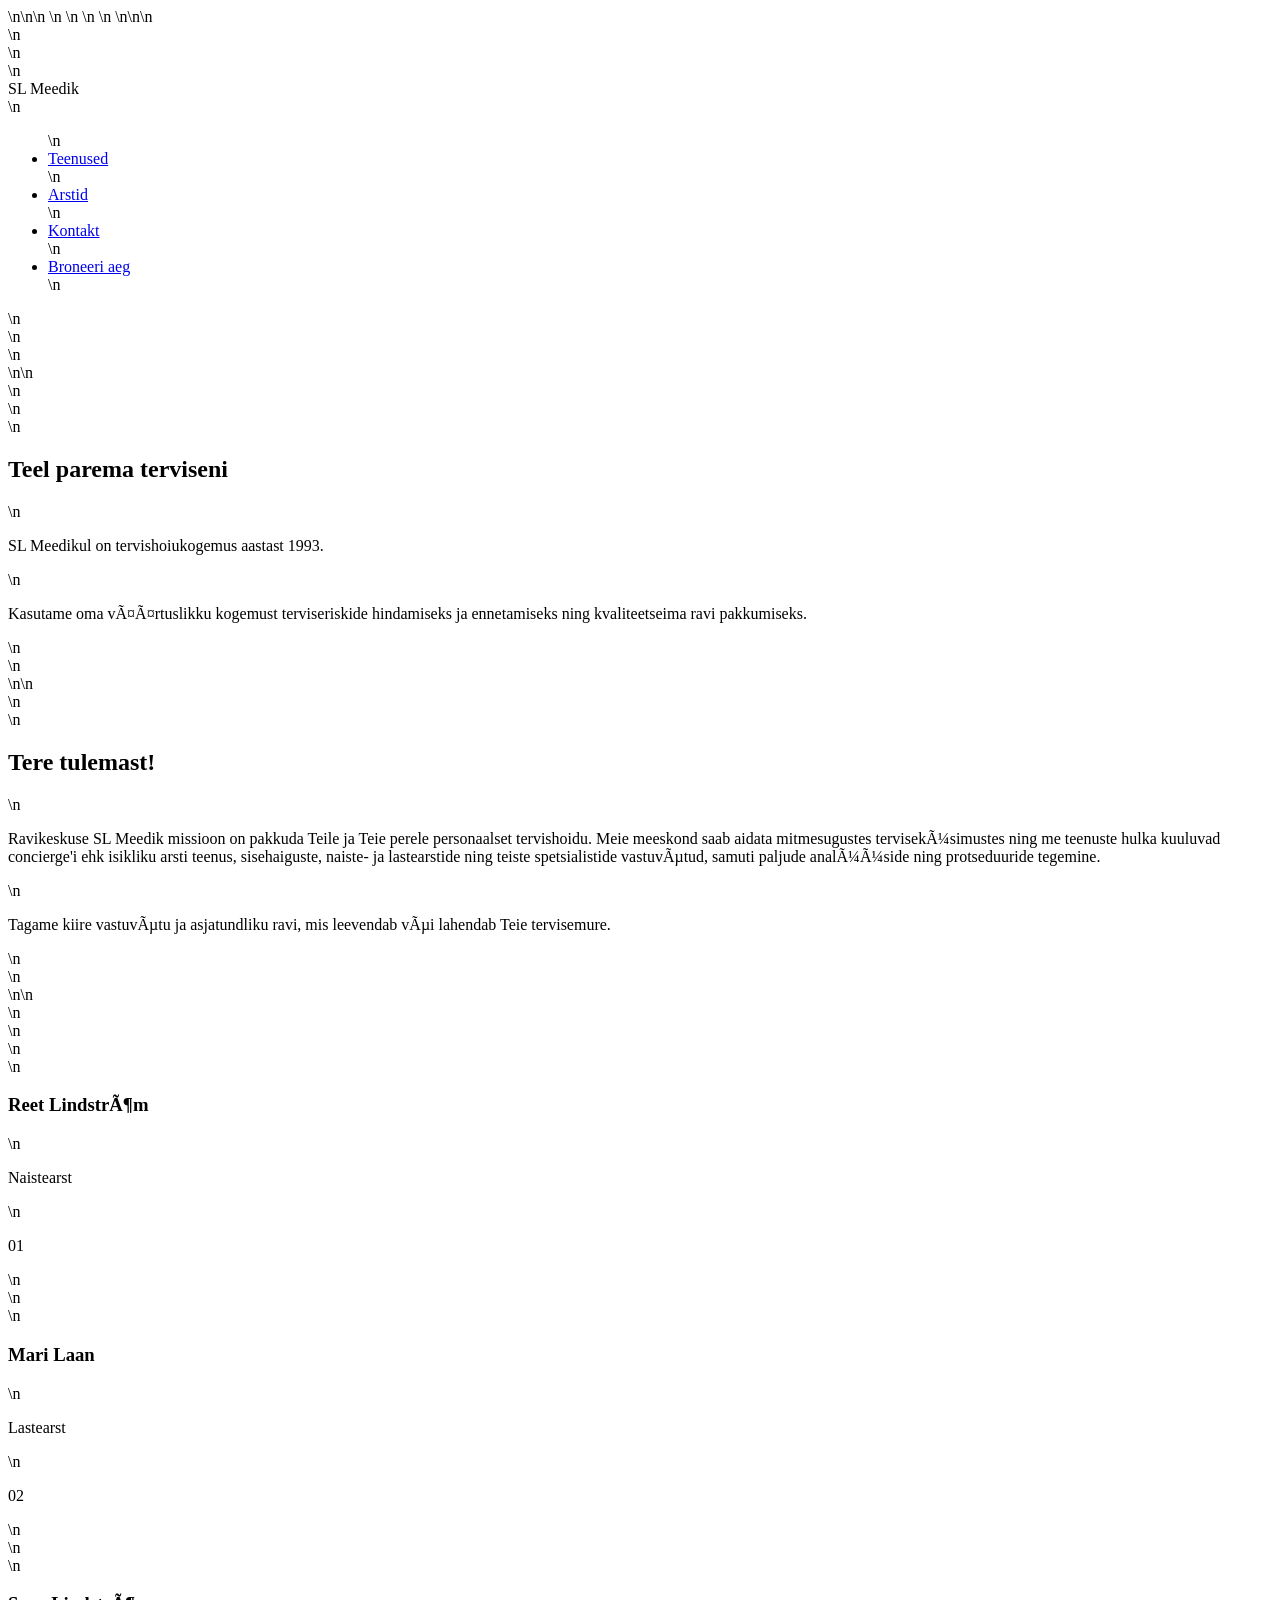
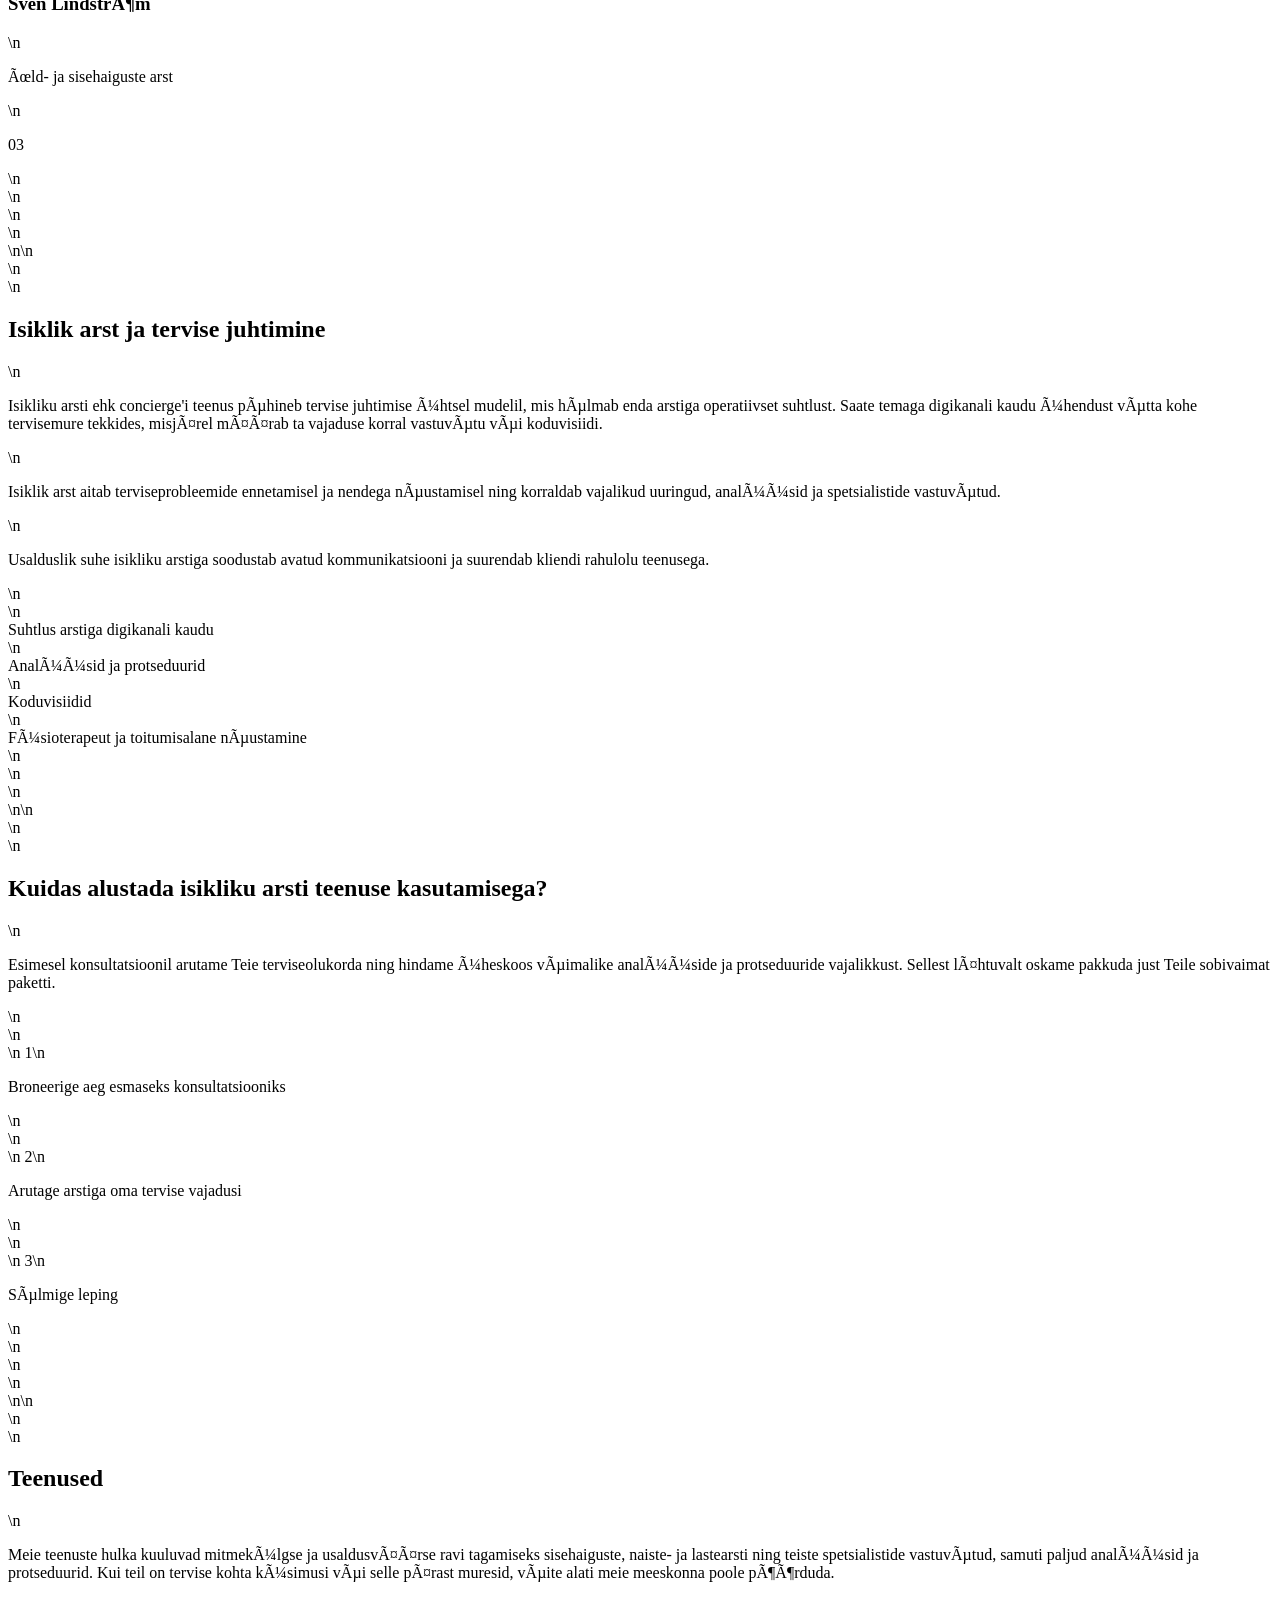
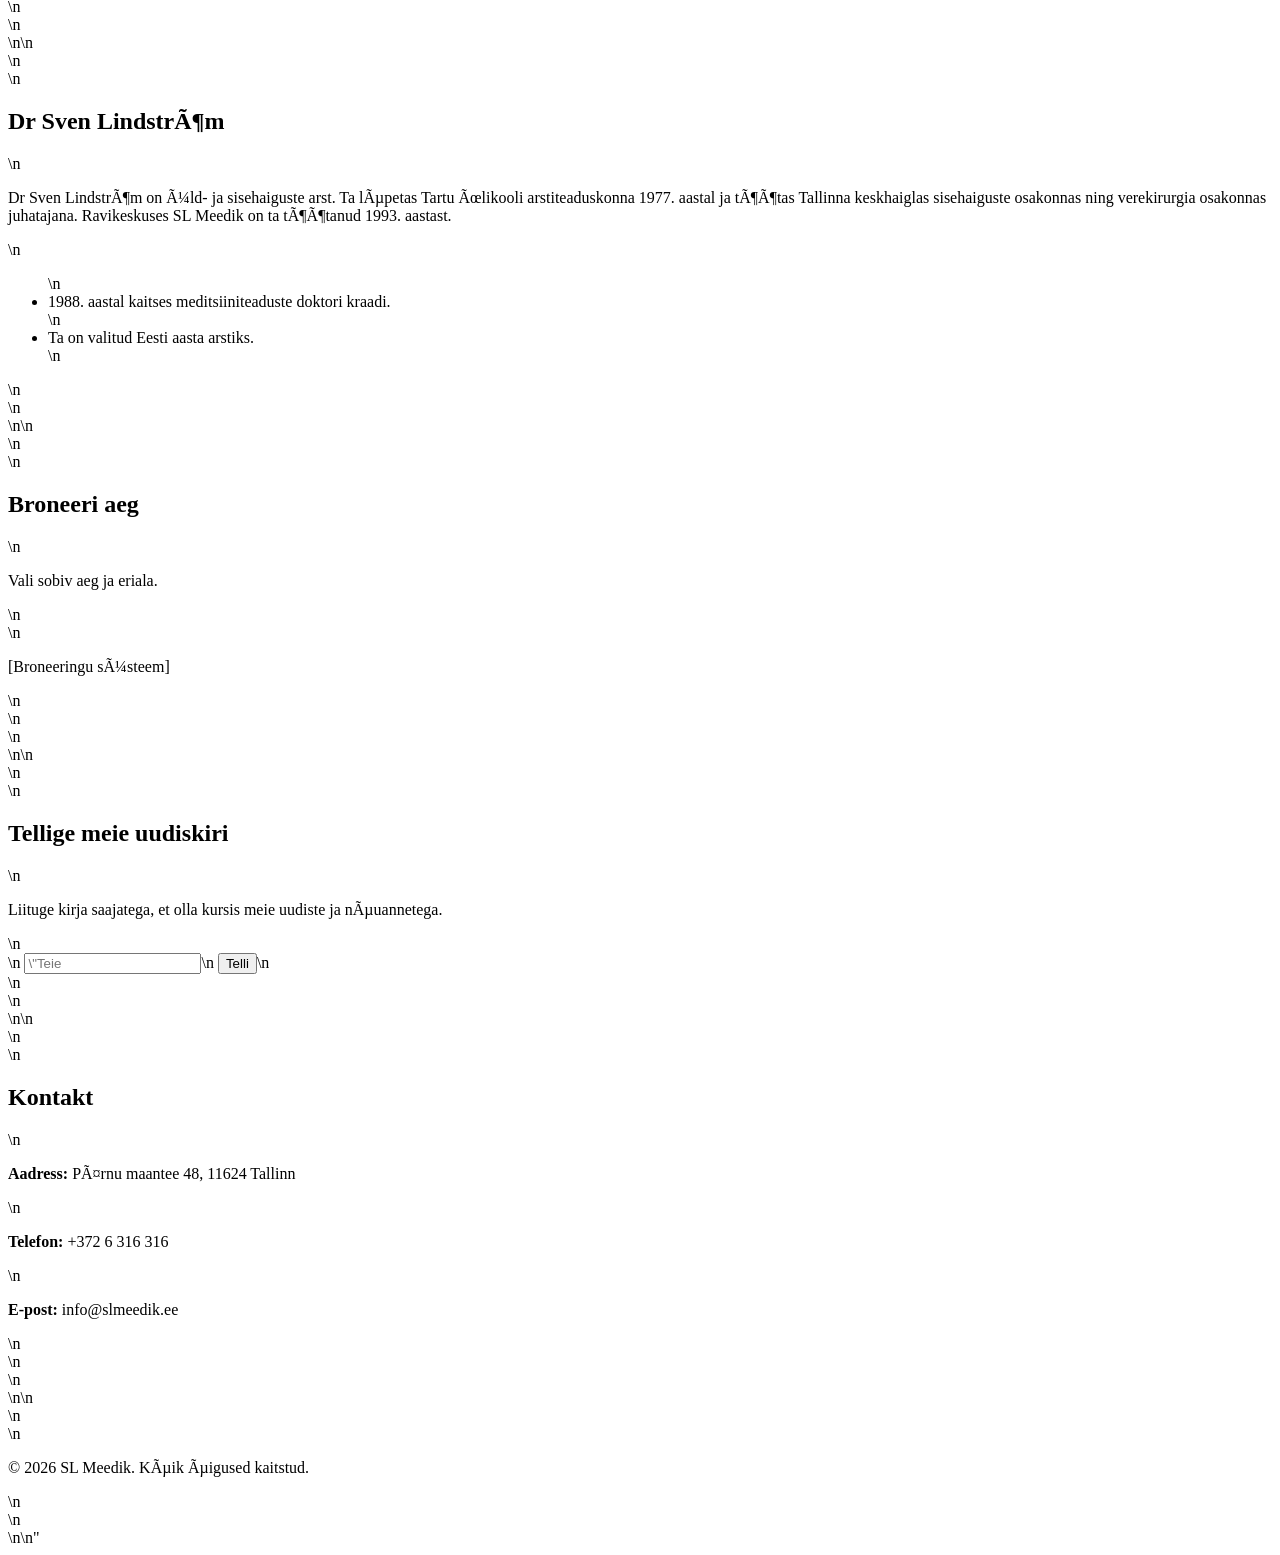
==== mock/index.html @ 1db2cb92 "Initial commit: SL Meedik mock site + new design staging" ====
<!DOCTYPE html>\n<html lang=\"et\">\n<head>\n  <meta charset=\"UTF-8\">\n  <meta name=\"viewport\" content=\"width=device-width, initial-scale=1.0\">\n  <title>Teel parema terviseni | SL Meedik</title>\n  <meta name=\"description\" content=\"SL Meedik - tervishoiukogemus aastast 1993. Personaalne tervishoidu, concierge arsti teenus, spetsialistid.\">\n  <link rel=\"stylesheet\" href=\"style.css\">\n</head>\n<body>\n  <header>\n    <nav class=\"navbar\">\n      <div class=\"container\">\n        <div class=\"logo\">SL Meedik</div>\n        <ul class=\"nav-links\">\n          <li><a href=\"#teenused\">Teenused</a></li>\n          <li><a href=\"#arstid\">Arstid</a></li>\n          <li><a href=\"#kontakt\">Kontakt</a></li>\n          <li><a href=\"#broneering\" class=\"cta-btn\">Broneeri aeg</a></li>\n        </ul>\n      </div>\n    </nav>\n  </header>\n\n  <main>\n    <section class=\"hero\">\n      <div class=\"container\">\n        <h1>Teel parema terviseni</h1>\n        <p class=\"tagline\">SL Meedikul on tervishoiukogemus aastast 1993.</p>\n        <p>Kasutame oma väärtuslikku kogemust terviseriskide hindamiseks ja ennetamiseks ning kvaliteetseima ravi pakkumiseks.</p>\n      </div>\n    </section>\n\n    <section class=\"intro\">\n      <div class=\"container\">\n        <h2>Tere tulemast!</h2>\n        <p>Ravikeskuse SL Meedik missioon on pakkuda Teile ja Teie perele personaalset tervishoidu. Meie meeskond saab aidata mitmesugustes terviseküsimustes ning me teenuste hulka kuuluvad concierge'i ehk isikliku arsti teenus, sisehaiguste, naiste- ja lastearstide ning teiste spetsialistide vastuvõtud, samuti paljude analüüside ning protseduuride tegemine.</p>\n        <p>Tagame kiire vastuvõtu ja asjatundliku ravi, mis leevendab või lahendab Teie tervisemure.</p>\n      </div>\n    </section>\n\n    <section class=\"doctors-intro\" id=\"arstid\">\n      <div class=\"container\">\n        <div class=\"doctor-grid\">\n          <div class=\"doctor-card\">\n            <h3>Reet Lindström</h3>\n            <p class=\"title\">Naistearst</p>\n            <p class=\"number\">01</p>\n          </div>\n          <div class=\"doctor-card\">\n            <h3>Mari Laan</h3>\n            <p class=\"title\">Lastearst</p>\n            <p class=\"number\">02</p>\n          </div>\n          <div class=\"doctor-card\">\n            <h3>Sven Lindström</h3>\n            <p class=\"title\">Üld- ja sisehaiguste arst</p>\n            <p class=\"number\">03</p>\n          </div>\n        </div>\n      </div>\n    </section>\n\n    <section class=\"concierge\" id=\"teenused\">\n      <div class=\"container\">\n        <h2>Isiklik arst ja tervise juhtimine</h2>\n        <p>Isikliku arsti ehk concierge'i teenus põhineb tervise juhtimise ühtsel mudelil, mis hõlmab enda arstiga operatiivset suhtlust. Saate temaga digikanali kaudu ühendust võtta kohe tervisemure tekkides, misjärel määrab ta vajaduse korral vastuvõtu või koduvisiidi.</p>\n        <p>Isiklik arst aitab terviseprobleemide ennetamisel ja nendega nõustamisel ning korraldab vajalikud uuringud, analüüsid ja spetsialistide vastuvõtud.</p>\n        <p>Usalduslik suhe isikliku arstiga soodustab avatud kommunikatsiooni ja suurendab kliendi rahulolu teenusega.</p>\n        <div class=\"features\">\n          <div class=\"feature\">Suhtlus arstiga digikanali kaudu</div>\n          <div class=\"feature\">Analüüsid ja protseduurid</div>\n          <div class=\"feature\">Koduvisiidid</div>\n          <div class=\"feature\">Füsioterapeut ja toitumisalane nõustamine</div>\n        </div>\n      </div>\n    </section>\n\n    <section class=\"getting-started\">\n      <div class=\"container\">\n        <h2>Kuidas alustada isikliku arsti teenuse kasutamisega?</h2>\n        <p>Esimesel konsultatsioonil arutame Teie terviseolukorda ning hindame üheskoos võimalike analüüside ja protseduuride vajalikkust. Sellest lähtuvalt oskame pakkuda just Teile sobivaimat paketti.</p>\n        <div class=\"steps\">\n          <div class=\"step\">\n            <span class=\"step-num\">1</span>\n            <p>Broneerige aeg esmaseks konsultatsiooniks</p>\n          </div>\n          <div class=\"step\">\n            <span class=\"step-num\">2</span>\n            <p>Arutage arstiga oma tervise vajadusi</p>\n          </div>\n          <div class=\"step\">\n            <span class=\"step-num\">3</span>\n            <p>Sõlmige leping</p>\n          </div>\n        </div>\n      </div>\n    </section>\n\n    <section class=\"services\" id=\"teenused\">\n      <div class=\"container\">\n        <h2>Teenused</h2>\n        <p>Meie teenuste hulka kuuluvad mitmekülgse ja usaldusväärse ravi tagamiseks sisehaiguste, naiste- ja lastearsti ning teiste spetsialistide vastuvõtud, samuti paljud analüüsid ja protseduurid. Kui teil on tervise kohta küsimusi või selle pärast muresid, võite alati meie meeskonna poole pöörduda.</p>\n      </div>\n    </section>\n\n    <section class=\"doctor-detail\">\n      <div class=\"container\">\n        <h2>Dr Sven Lindström</h2>\n        <p>Dr Sven Lindström on üld- ja sisehaiguste arst. Ta lõpetas Tartu Ülikooli arstiteaduskonna 1977. aastal ja töötas Tallinna keskhaiglas sisehaiguste osakonnas ning verekirurgia osakonnas juhatajana. Ravikeskuses SL Meedik on ta töötanud 1993. aastast.</p>\n        <ul>\n          <li>1988. aastal kaitses meditsiiniteaduste doktori kraadi.</li>\n          <li>Ta on valitud Eesti aasta arstiks.</li>\n        </ul>\n      </div>\n    </section>\n\n    <section class=\"booking\" id=\"broneering\">\n      <div class=\"container\">\n        <h2>Broneeri aeg</h2>\n        <p>Vali sobiv aeg ja eriala.</p>\n        <div class=\"booking-placeholder\">\n          <p>[Broneeringu süsteem]</p>\n        </div>\n      </div>\n    </section>\n\n    <section class=\"newsletter\">\n      <div class=\"container\">\n        <h2>Tellige meie uudiskiri</h2>\n        <p>Liituge kirja saajatega, et olla kursis meie uudiste ja nõuannetega.</p>\n        <form class=\"newsletter-form\">\n          <input type=\"email\" placeholder=\"Teie e-post\" required>\n          <button type=\"submit\">Telli</button>\n        </form>\n      </div>\n    </section>\n\n    <section class=\"contact\" id=\"kontakt\">\n      <div class=\"container\">\n        <h2>Kontakt</h2>\n        <p><strong>Aadress:</strong> Pärnu maantee 48, 11624 Tallinn</p>\n        <p><strong>Telefon:</strong> +372 6 316 316</p>\n        <p><strong>E-post:</strong> info@slmeedik.ee</p>\n      </div>\n    </section>\n  </main>\n\n  <footer>\n    <div class=\"container\">\n      <p>&copy; 2026 SL Meedik. Kõik õigused kaitstud.</p>\n    </div>\n  </footer>\n</body>\n</html>"
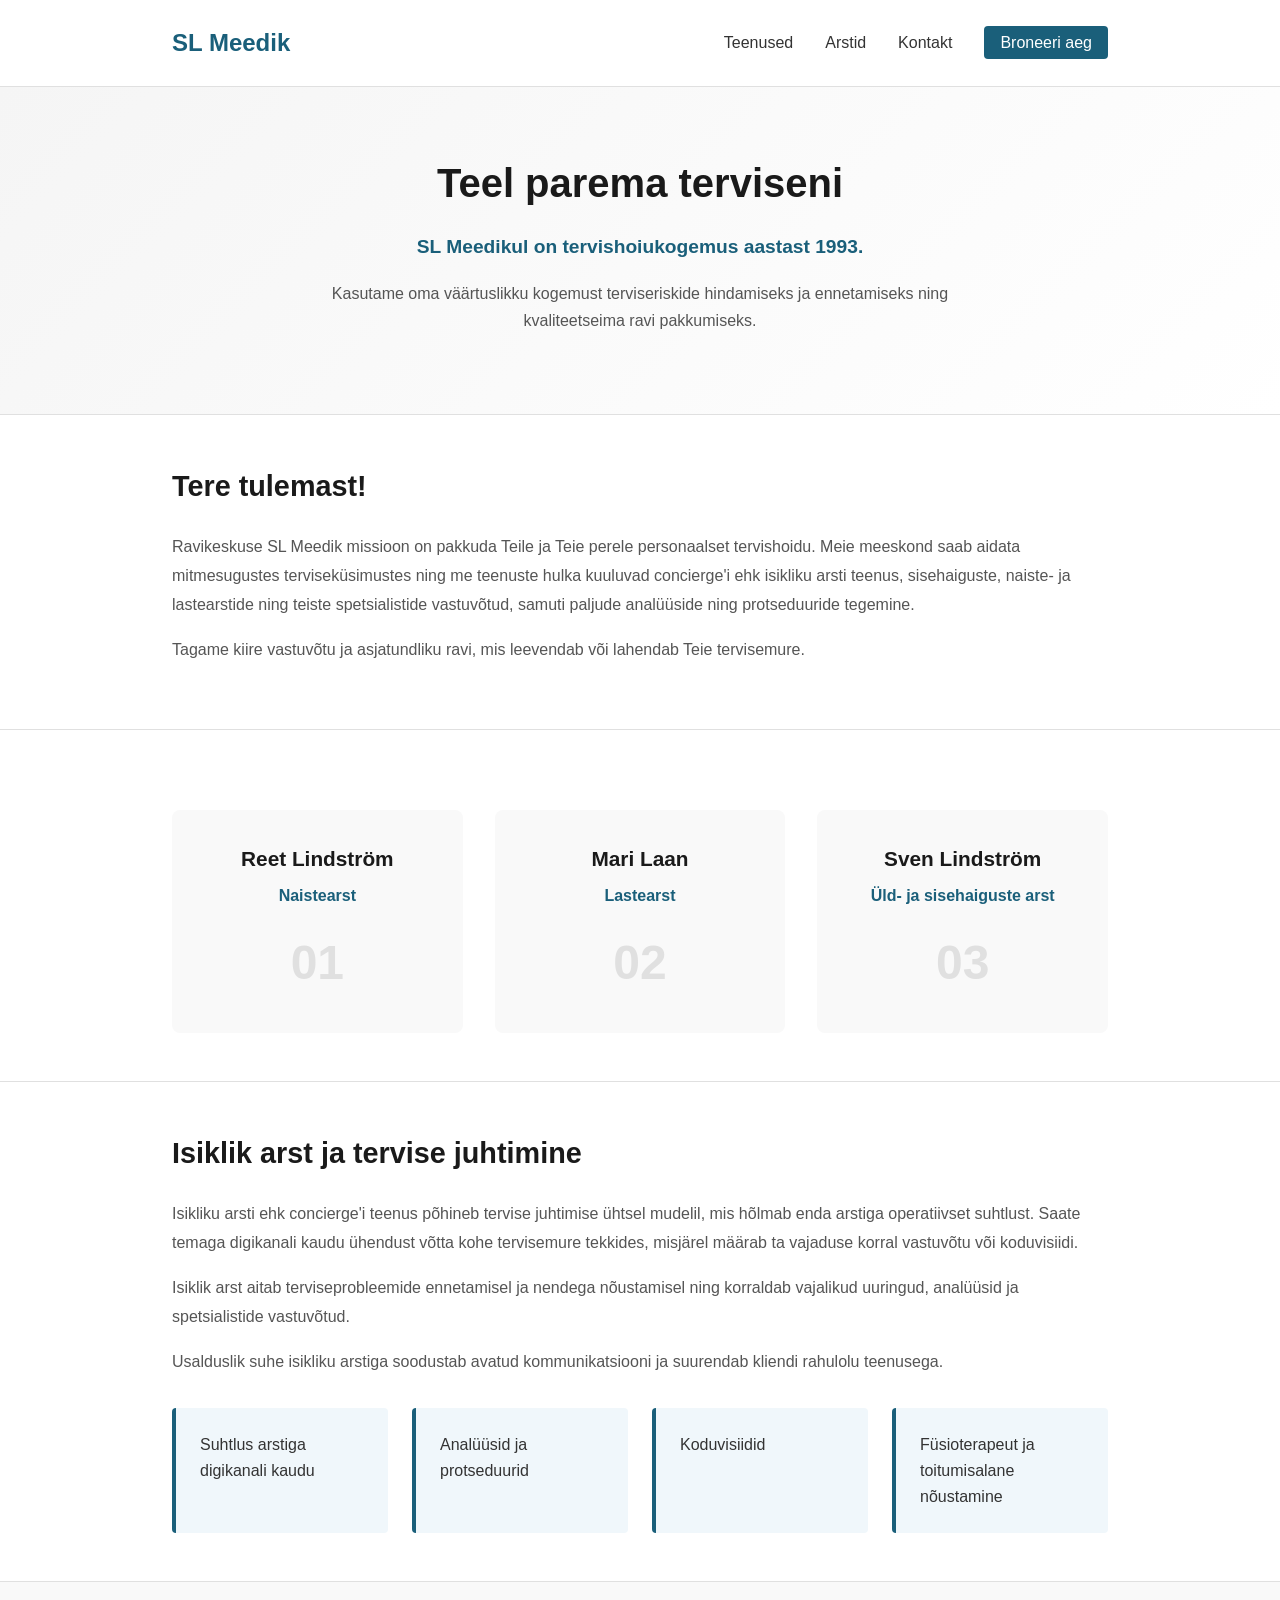
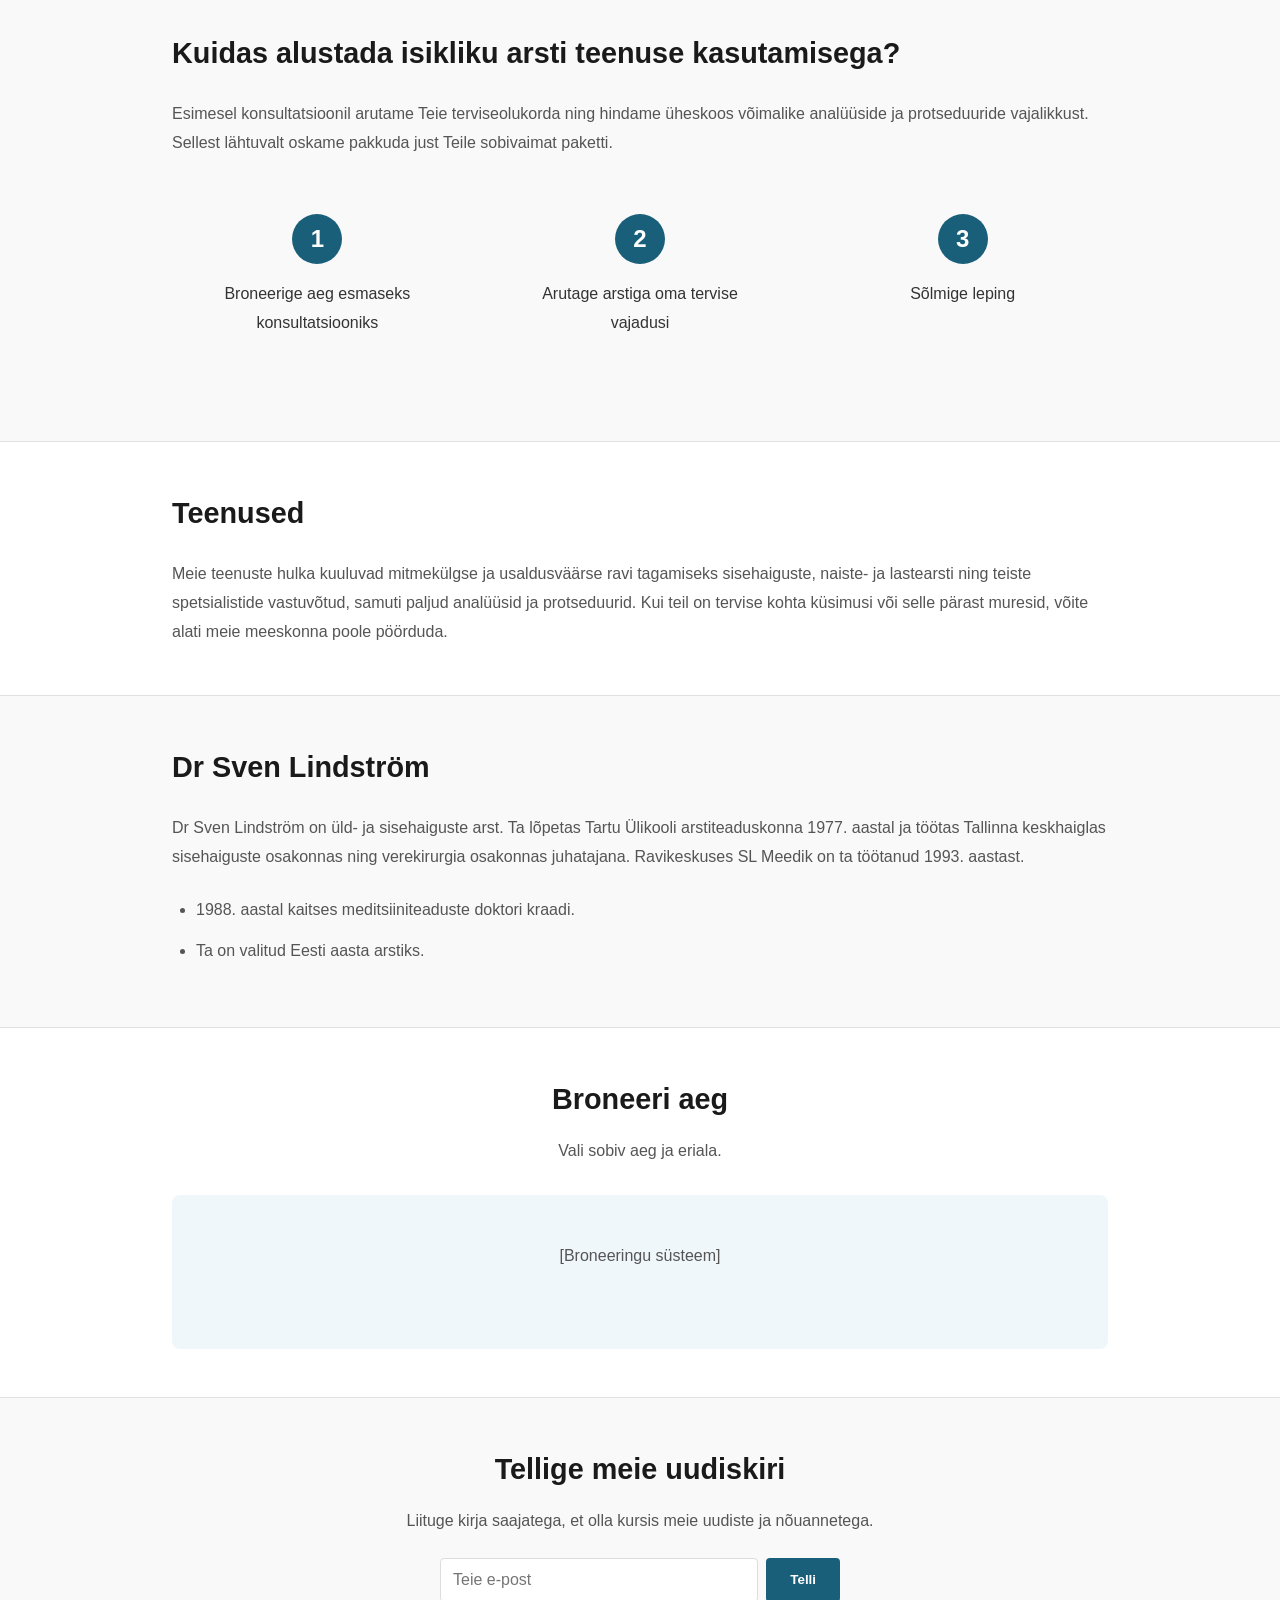
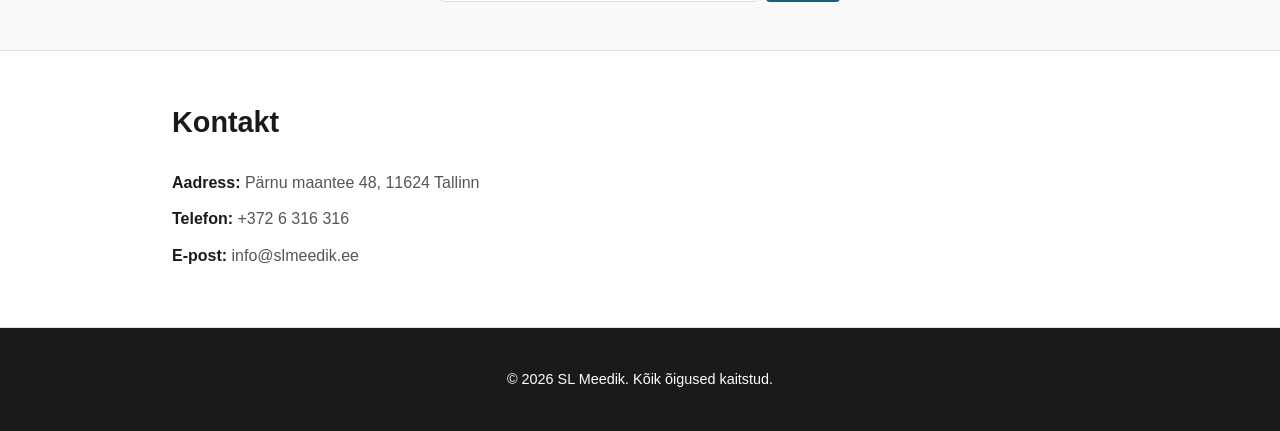
==== commit 0a15cc50: "Fix: remove escaped newline characters from HTML" ====
--- a/mock/index.html
+++ b/mock/index.html
@@ -1 +1,155 @@
-<!DOCTYPE html>\n<html lang=\"et\">\n<head>\n  <meta charset=\"UTF-8\">\n  <meta name=\"viewport\" content=\"width=device-width, initial-scale=1.0\">\n  <title>Teel parema terviseni | SL Meedik</title>\n  <meta name=\"description\" content=\"SL Meedik - tervishoiukogemus aastast 1993. Personaalne tervishoidu, concierge arsti teenus, spetsialistid.\">\n  <link rel=\"stylesheet\" href=\"style.css\">\n</head>\n<body>\n  <header>\n    <nav class=\"navbar\">\n      <div class=\"container\">\n        <div class=\"logo\">SL Meedik</div>\n        <ul class=\"nav-links\">\n          <li><a href=\"#teenused\">Teenused</a></li>\n          <li><a href=\"#arstid\">Arstid</a></li>\n          <li><a href=\"#kontakt\">Kontakt</a></li>\n          <li><a href=\"#broneering\" class=\"cta-btn\">Broneeri aeg</a></li>\n        </ul>\n      </div>\n    </nav>\n  </header>\n\n  <main>\n    <section class=\"hero\">\n      <div class=\"container\">\n        <h1>Teel parema terviseni</h1>\n        <p class=\"tagline\">SL Meedikul on tervishoiukogemus aastast 1993.</p>\n        <p>Kasutame oma väärtuslikku kogemust terviseriskide hindamiseks ja ennetamiseks ning kvaliteetseima ravi pakkumiseks.</p>\n      </div>\n    </section>\n\n    <section class=\"intro\">\n      <div class=\"container\">\n        <h2>Tere tulemast!</h2>\n        <p>Ravikeskuse SL Meedik missioon on pakkuda Teile ja Teie perele personaalset tervishoidu. Meie meeskond saab aidata mitmesugustes terviseküsimustes ning me teenuste hulka kuuluvad concierge'i ehk isikliku arsti teenus, sisehaiguste, naiste- ja lastearstide ning teiste spetsialistide vastuvõtud, samuti paljude analüüside ning protseduuride tegemine.</p>\n        <p>Tagame kiire vastuvõtu ja asjatundliku ravi, mis leevendab või lahendab Teie tervisemure.</p>\n      </div>\n    </section>\n\n    <section class=\"doctors-intro\" id=\"arstid\">\n      <div class=\"container\">\n        <div class=\"doctor-grid\">\n          <div class=\"doctor-card\">\n            <h3>Reet Lindström</h3>\n            <p class=\"title\">Naistearst</p>\n            <p class=\"number\">01</p>\n          </div>\n          <div class=\"doctor-card\">\n            <h3>Mari Laan</h3>\n            <p class=\"title\">Lastearst</p>\n            <p class=\"number\">02</p>\n          </div>\n          <div class=\"doctor-card\">\n            <h3>Sven Lindström</h3>\n            <p class=\"title\">Üld- ja sisehaiguste arst</p>\n            <p class=\"number\">03</p>\n          </div>\n        </div>\n      </div>\n    </section>\n\n    <section class=\"concierge\" id=\"teenused\">\n      <div class=\"container\">\n        <h2>Isiklik arst ja tervise juhtimine</h2>\n        <p>Isikliku arsti ehk concierge'i teenus põhineb tervise juhtimise ühtsel mudelil, mis hõlmab enda arstiga operatiivset suhtlust. Saate temaga digikanali kaudu ühendust võtta kohe tervisemure tekkides, misjärel määrab ta vajaduse korral vastuvõtu või koduvisiidi.</p>\n        <p>Isiklik arst aitab terviseprobleemide ennetamisel ja nendega nõustamisel ning korraldab vajalikud uuringud, analüüsid ja spetsialistide vastuvõtud.</p>\n        <p>Usalduslik suhe isikliku arstiga soodustab avatud kommunikatsiooni ja suurendab kliendi rahulolu teenusega.</p>\n        <div class=\"features\">\n          <div class=\"feature\">Suhtlus arstiga digikanali kaudu</div>\n          <div class=\"feature\">Analüüsid ja protseduurid</div>\n          <div class=\"feature\">Koduvisiidid</div>\n          <div class=\"feature\">Füsioterapeut ja toitumisalane nõustamine</div>\n        </div>\n      </div>\n    </section>\n\n    <section class=\"getting-started\">\n      <div class=\"container\">\n        <h2>Kuidas alustada isikliku arsti teenuse kasutamisega?</h2>\n        <p>Esimesel konsultatsioonil arutame Teie terviseolukorda ning hindame üheskoos võimalike analüüside ja protseduuride vajalikkust. Sellest lähtuvalt oskame pakkuda just Teile sobivaimat paketti.</p>\n        <div class=\"steps\">\n          <div class=\"step\">\n            <span class=\"step-num\">1</span>\n            <p>Broneerige aeg esmaseks konsultatsiooniks</p>\n          </div>\n          <div class=\"step\">\n            <span class=\"step-num\">2</span>\n            <p>Arutage arstiga oma tervise vajadusi</p>\n          </div>\n          <div class=\"step\">\n            <span class=\"step-num\">3</span>\n            <p>Sõlmige leping</p>\n          </div>\n        </div>\n      </div>\n    </section>\n\n    <section class=\"services\" id=\"teenused\">\n      <div class=\"container\">\n        <h2>Teenused</h2>\n        <p>Meie teenuste hulka kuuluvad mitmekülgse ja usaldusväärse ravi tagamiseks sisehaiguste, naiste- ja lastearsti ning teiste spetsialistide vastuvõtud, samuti paljud analüüsid ja protseduurid. Kui teil on tervise kohta küsimusi või selle pärast muresid, võite alati meie meeskonna poole pöörduda.</p>\n      </div>\n    </section>\n\n    <section class=\"doctor-detail\">\n      <div class=\"container\">\n        <h2>Dr Sven Lindström</h2>\n        <p>Dr Sven Lindström on üld- ja sisehaiguste arst. Ta lõpetas Tartu Ülikooli arstiteaduskonna 1977. aastal ja töötas Tallinna keskhaiglas sisehaiguste osakonnas ning verekirurgia osakonnas juhatajana. Ravikeskuses SL Meedik on ta töötanud 1993. aastast.</p>\n        <ul>\n          <li>1988. aastal kaitses meditsiiniteaduste doktori kraadi.</li>\n          <li>Ta on valitud Eesti aasta arstiks.</li>\n        </ul>\n      </div>\n    </section>\n\n    <section class=\"booking\" id=\"broneering\">\n      <div class=\"container\">\n        <h2>Broneeri aeg</h2>\n        <p>Vali sobiv aeg ja eriala.</p>\n        <div class=\"booking-placeholder\">\n          <p>[Broneeringu süsteem]</p>\n        </div>\n      </div>\n    </section>\n\n    <section class=\"newsletter\">\n      <div class=\"container\">\n        <h2>Tellige meie uudiskiri</h2>\n        <p>Liituge kirja saajatega, et olla kursis meie uudiste ja nõuannetega.</p>\n        <form class=\"newsletter-form\">\n          <input type=\"email\" placeholder=\"Teie e-post\" required>\n          <button type=\"submit\">Telli</button>\n        </form>\n      </div>\n    </section>\n\n    <section class=\"contact\" id=\"kontakt\">\n      <div class=\"container\">\n        <h2>Kontakt</h2>\n        <p><strong>Aadress:</strong> Pärnu maantee 48, 11624 Tallinn</p>\n        <p><strong>Telefon:</strong> +372 6 316 316</p>\n        <p><strong>E-post:</strong> info@slmeedik.ee</p>\n      </div>\n    </section>\n  </main>\n\n  <footer>\n    <div class=\"container\">\n      <p>&copy; 2026 SL Meedik. Kõik õigused kaitstud.</p>\n    </div>\n  </footer>\n</body>\n</html>"+<!DOCTYPE html>
+<html lang="et">
+<head>
+  <meta charset="UTF-8">
+  <meta name="viewport" content="width=device-width, initial-scale=1.0">
+  <title>Teel parema terviseni | SL Meedik</title>
+  <meta name="description" content="SL Meedik - tervishoiukogemus aastast 1993. Personaalne tervishoidu, concierge arsti teenus, spetsialistid.">
+  <link rel="stylesheet" href="style.css">
+</head>
+<body>
+  <header>
+    <nav class="navbar">
+      <div class="container">
+        <div class="logo">SL Meedik</div>
+        <ul class="nav-links">
+          <li><a href="#teenused">Teenused</a></li>
+          <li><a href="#arstid">Arstid</a></li>
+          <li><a href="#kontakt">Kontakt</a></li>
+          <li><a href="#broneering" class="cta-btn">Broneeri aeg</a></li>
+        </ul>
+      </div>
+    </nav>
+  </header>
+
+  <main>
+    <section class="hero">
+      <div class="container">
+        <h1>Teel parema terviseni</h1>
+        <p class="tagline">SL Meedikul on tervishoiukogemus aastast 1993.</p>
+        <p>Kasutame oma väärtuslikku kogemust terviseriskide hindamiseks ja ennetamiseks ning kvaliteetseima ravi pakkumiseks.</p>
+      </div>
+    </section>
+
+    <section class="intro">
+      <div class="container">
+        <h2>Tere tulemast!</h2>
+        <p>Ravikeskuse SL Meedik missioon on pakkuda Teile ja Teie perele personaalset tervishoidu. Meie meeskond saab aidata mitmesugustes terviseküsimustes ning me teenuste hulka kuuluvad concierge'i ehk isikliku arsti teenus, sisehaiguste, naiste- ja lastearstide ning teiste spetsialistide vastuvõtud, samuti paljude analüüside ning protseduuride tegemine.</p>
+        <p>Tagame kiire vastuvõtu ja asjatundliku ravi, mis leevendab või lahendab Teie tervisemure.</p>
+      </div>
+    </section>
+
+    <section class="doctors-intro" id="arstid">
+      <div class="container">
+        <div class="doctor-grid">
+          <div class="doctor-card">
+            <h3>Reet Lindström</h3>
+            <p class="title">Naistearst</p>
+            <p class="number">01</p>
+          </div>
+          <div class="doctor-card">
+            <h3>Mari Laan</h3>
+            <p class="title">Lastearst</p>
+            <p class="number">02</p>
+          </div>
+          <div class="doctor-card">
+            <h3>Sven Lindström</h3>
+            <p class="title">Üld- ja sisehaiguste arst</p>
+            <p class="number">03</p>
+          </div>
+        </div>
+      </div>
+    </section>
+
+    <section class="concierge" id="teenused">
+      <div class="container">
+        <h2>Isiklik arst ja tervise juhtimine</h2>
+        <p>Isikliku arsti ehk concierge'i teenus põhineb tervise juhtimise ühtsel mudelil, mis hõlmab enda arstiga operatiivset suhtlust. Saate temaga digikanali kaudu ühendust võtta kohe tervisemure tekkides, misjärel määrab ta vajaduse korral vastuvõtu või koduvisiidi.</p>
+        <p>Isiklik arst aitab terviseprobleemide ennetamisel ja nendega nõustamisel ning korraldab vajalikud uuringud, analüüsid ja spetsialistide vastuvõtud.</p>
+        <p>Usalduslik suhe isikliku arstiga soodustab avatud kommunikatsiooni ja suurendab kliendi rahulolu teenusega.</p>
+        <div class="features">
+          <div class="feature">Suhtlus arstiga digikanali kaudu</div>
+          <div class="feature">Analüüsid ja protseduurid</div>
+          <div class="feature">Koduvisiidid</div>
+          <div class="feature">Füsioterapeut ja toitumisalane nõustamine</div>
+        </div>
+      </div>
+    </section>
+
+    <section class="getting-started">
+      <div class="container">
+        <h2>Kuidas alustada isikliku arsti teenuse kasutamisega?</h2>
+        <p>Esimesel konsultatsioonil arutame Teie terviseolukorda ning hindame üheskoos võimalike analüüside ja protseduuride vajalikkust. Sellest lähtuvalt oskame pakkuda just Teile sobivaimat paketti.</p>
+        <div class="steps">
+          <div class="step">
+            <span class="step-num">1</span>
+            <p>Broneerige aeg esmaseks konsultatsiooniks</p>
+          </div>
+          <div class="step">
+            <span class="step-num">2</span>
+            <p>Arutage arstiga oma tervise vajadusi</p>
+          </div>
+          <div class="step">
+            <span class="step-num">3</span>
+            <p>Sõlmige leping</p>
+          </div>
+        </div>
+      </div>
+    </section>
+
+    <section class="services">
+      <div class="container">
+        <h2>Teenused</h2>
+        <p>Meie teenuste hulka kuuluvad mitmekülgse ja usaldusväärse ravi tagamiseks sisehaiguste, naiste- ja lastearsti ning teiste spetsialistide vastuvõtud, samuti paljud analüüsid ja protseduurid. Kui teil on tervise kohta küsimusi või selle pärast muresid, võite alati meie meeskonna poole pöörduda.</p>
+      </div>
+    </section>
+
+    <section class="doctor-detail">
+      <div class="container">
+        <h2>Dr Sven Lindström</h2>
+        <p>Dr Sven Lindström on üld- ja sisehaiguste arst. Ta lõpetas Tartu Ülikooli arstiteaduskonna 1977. aastal ja töötas Tallinna keskhaiglas sisehaiguste osakonnas ning verekirurgia osakonnas juhatajana. Ravikeskuses SL Meedik on ta töötanud 1993. aastast.</p>
+        <ul>
+          <li>1988. aastal kaitses meditsiiniteaduste doktori kraadi.</li>
+          <li>Ta on valitud Eesti aasta arstiks.</li>
+        </ul>
+      </div>
+    </section>
+
+    <section class="booking" id="broneering">
+      <div class="container">
+        <h2>Broneeri aeg</h2>
+        <p>Vali sobiv aeg ja eriala.</p>
+        <div class="booking-placeholder">
+          <p>[Broneeringu süsteem]</p>
+        </div>
+      </div>
+    </section>
+
+    <section class="newsletter">
+      <div class="container">
+        <h2>Tellige meie uudiskiri</h2>
+        <p>Liituge kirja saajatega, et olla kursis meie uudiste ja nõuannetega.</p>
+        <form class="newsletter-form">
+          <input type="email" placeholder="Teie e-post" required>
+          <button type="submit">Telli</button>
+        </form>
+      </div>
+    </section>
+
+    <section class="contact" id="kontakt">
+      <div class="container">
+        <h2>Kontakt</h2>
+        <p><strong>Aadress:</strong> Pärnu maantee 48, 11624 Tallinn</p>
+        <p><strong>Telefon:</strong> +372 6 316 316</p>
+        <p><strong>E-post:</strong> info@slmeedik.ee</p>
+      </div>
+    </section>
+  </main>
+
+  <footer>
+    <div class="container">
+      <p>&copy; 2026 SL Meedik. Kõik õigused kaitstud.</p>
+    </div>
+  </footer>
+</body>
+</html>
--- a/mock/style.css
+++ b/mock/style.css
@@ -0,0 +1,459 @@
+* {
+  margin: 0;
+  padding: 0;
+  box-sizing: border-box;
+}
+
+html {
+  font-size: 16px;
+  scroll-behavior: smooth;
+}
+
+body {
+  font-family: -apple-system, BlinkMacSystemFont, 'Segoe UI', Roboto, 'Helvetica Neue', Arial, sans-serif;
+  line-height: 1.6;
+  color: #333;
+  background: #f9f9f9;
+}
+
+.container {
+  max-width: 1000px;
+  margin: 0 auto;
+  padding: 0 2rem;
+}
+
+/* Navigation */
+.navbar {
+  background: white;
+  border-bottom: 1px solid #e0e0e0;
+  padding: 1.5rem 0;
+  position: sticky;
+  top: 0;
+  z-index: 100;
+}
+
+.navbar .container {
+  display: flex;
+  justify-content: space-between;
+  align-items: center;
+}
+
+.logo {
+  font-size: 1.5rem;
+  font-weight: 700;
+  color: #1a5f7a;
+  text-decoration: none;
+}
+
+.nav-links {
+  list-style: none;
+  display: flex;
+  gap: 2rem;
+  align-items: center;
+}
+
+.nav-links a {
+  color: #333;
+  text-decoration: none;
+  font-weight: 500;
+  transition: color 0.3s;
+}
+
+.nav-links a:hover {
+  color: #1a5f7a;
+}
+
+.cta-btn {
+  background: #1a5f7a;
+  color: white !important;
+  padding: 0.5rem 1rem;
+  border-radius: 4px;
+  transition: background 0.3s;
+}
+
+.cta-btn:hover {
+  background: #0d3d52 !important;
+}
+
+/* Hero Section */
+.hero {
+  background: linear-gradient(135deg, #f5f5f5 0%, #ffffff 100%);
+  padding: 4rem 0;
+  text-align: center;
+  border-bottom: 1px solid #e0e0e0;
+}
+
+.hero h1 {
+  font-size: 2.5rem;
+  color: #1a1a1a;
+  margin-bottom: 1rem;
+  font-weight: 700;
+}
+
+.hero .tagline {
+  font-size: 1.2rem;
+  color: #1a5f7a;
+  font-weight: 600;
+  margin-bottom: 1rem;
+}
+
+.hero p {
+  font-size: 1rem;
+  color: #555;
+  max-width: 700px;
+  margin: 0 auto 1rem;
+  line-height: 1.7;
+}
+
+/* Intro Section */
+.intro {
+  background: white;
+  padding: 3rem 0;
+  border-bottom: 1px solid #e0e0e0;
+}
+
+.intro h2 {
+  font-size: 1.8rem;
+  color: #1a1a1a;
+  margin-bottom: 1.5rem;
+  font-weight: 700;
+}
+
+.intro p {
+  font-size: 1rem;
+  color: #555;
+  line-height: 1.8;
+  margin-bottom: 1rem;
+}
+
+/* Doctor Grid Intro */
+.doctors-intro {
+  background: white;
+  padding: 3rem 0;
+  border-bottom: 1px solid #e0e0e0;
+}
+
+.doctor-grid {
+  display: grid;
+  grid-template-columns: repeat(auto-fit, minmax(250px, 1fr));
+  gap: 2rem;
+  margin-top: 2rem;
+}
+
+.doctor-card {
+  background: #f9f9f9;
+  padding: 2rem;
+  border-radius: 8px;
+  text-align: center;
+  transition: transform 0.3s, box-shadow 0.3s;
+}
+
+.doctor-card:hover {
+  transform: translateY(-5px);
+  box-shadow: 0 4px 12px rgba(0,0,0,0.1);
+}
+
+.doctor-card h3 {
+  font-size: 1.3rem;
+  color: #1a1a1a;
+  margin-bottom: 0.5rem;
+  font-weight: 700;
+}
+
+.doctor-card .title {
+  color: #1a5f7a;
+  font-weight: 600;
+  margin-bottom: 1rem;
+}
+
+.doctor-card .number {
+  font-size: 3rem;
+  color: #e0e0e0;
+  font-weight: 700;
+}
+
+/* Concierge Section */
+.concierge {
+  background: white;
+  padding: 3rem 0;
+  border-bottom: 1px solid #e0e0e0;
+}
+
+.concierge h2 {
+  font-size: 1.8rem;
+  color: #1a1a1a;
+  margin-bottom: 1.5rem;
+  font-weight: 700;
+}
+
+.concierge p {
+  font-size: 1rem;
+  color: #555;
+  line-height: 1.8;
+  margin-bottom: 1rem;
+}
+
+.features {
+  display: grid;
+  grid-template-columns: repeat(auto-fit, minmax(200px, 1fr));
+  gap: 1.5rem;
+  margin-top: 2rem;
+}
+
+.feature {
+  background: #f0f7fb;
+  padding: 1.5rem;
+  border-left: 4px solid #1a5f7a;
+  border-radius: 4px;
+  font-weight: 500;
+  color: #333;
+}
+
+/* Getting Started */
+.getting-started {
+  background: #f9f9f9;
+  padding: 3rem 0;
+  border-bottom: 1px solid #e0e0e0;
+}
+
+.getting-started h2 {
+  font-size: 1.8rem;
+  color: #1a1a1a;
+  margin-bottom: 1.5rem;
+  font-weight: 700;
+}
+
+.getting-started p {
+  font-size: 1rem;
+  color: #555;
+  line-height: 1.8;
+  margin-bottom: 2rem;
+}
+
+.steps {
+  display: grid;
+  grid-template-columns: repeat(auto-fit, minmax(200px, 1fr));
+  gap: 2rem;
+  margin-top: 2rem;
+}
+
+.step {
+  text-align: center;
+  padding: 1.5rem;
+}
+
+.step-num {
+  display: inline-block;
+  width: 50px;
+  height: 50px;
+  background: #1a5f7a;
+  color: white;
+  border-radius: 50%;
+  line-height: 50px;
+  text-align: center;
+  font-weight: 700;
+  font-size: 1.5rem;
+  margin-bottom: 1rem;
+}
+
+.step p {
+  font-weight: 500;
+  color: #333;
+}
+
+/* Services Section */
+.services {
+  background: white;
+  padding: 3rem 0;
+  border-bottom: 1px solid #e0e0e0;
+}
+
+.services h2 {
+  font-size: 1.8rem;
+  color: #1a1a1a;
+  margin-bottom: 1.5rem;
+  font-weight: 700;
+}
+
+.services p {
+  font-size: 1rem;
+  color: #555;
+  line-height: 1.8;
+}
+
+/* Doctor Detail */
+.doctor-detail {
+  background: #f9f9f9;
+  padding: 3rem 0;
+  border-bottom: 1px solid #e0e0e0;
+}
+
+.doctor-detail h2 {
+  font-size: 1.8rem;
+  color: #1a1a1a;
+  margin-bottom: 1.5rem;
+  font-weight: 700;
+}
+
+.doctor-detail p {
+  font-size: 1rem;
+  color: #555;
+  line-height: 1.8;
+  margin-bottom: 1rem;
+}
+
+.doctor-detail ul {
+  margin: 1.5rem 0 0 1.5rem;
+}
+
+.doctor-detail li {
+  margin-bottom: 0.8rem;
+  color: #555;
+  line-height: 1.8;
+}
+
+/* Booking Section */
+.booking {
+  background: white;
+  padding: 3rem 0;
+  border-bottom: 1px solid #e0e0e0;
+  text-align: center;
+}
+
+.booking h2 {
+  font-size: 1.8rem;
+  color: #1a1a1a;
+  margin-bottom: 1rem;
+  font-weight: 700;
+}
+
+.booking p {
+  font-size: 1rem;
+  color: #555;
+  margin-bottom: 2rem;
+}
+
+.booking-placeholder {
+  background: #f0f7fb;
+  padding: 3rem;
+  border-radius: 8px;
+  color: #1a5f7a;
+  font-weight: 500;
+}
+
+/* Newsletter */
+.newsletter {
+  background: #f9f9f9;
+  padding: 3rem 0;
+  border-bottom: 1px solid #e0e0e0;
+  text-align: center;
+}
+
+.newsletter h2 {
+  font-size: 1.8rem;
+  color: #1a1a1a;
+  margin-bottom: 1rem;
+  font-weight: 700;
+}
+
+.newsletter p {
+  color: #555;
+  margin-bottom: 1.5rem;
+}
+
+.newsletter-form {
+  display: flex;
+  gap: 0.5rem;
+  max-width: 400px;
+  margin: 0 auto;
+  justify-content: center;
+  flex-wrap: wrap;
+}
+
+.newsletter-form input {
+  flex: 1;
+  min-width: 200px;
+  padding: 0.75rem;
+  border: 1px solid #ddd;
+  border-radius: 4px;
+  font-size: 1rem;
+}
+
+.newsletter-form button {
+  padding: 0.75rem 1.5rem;
+  background: #1a5f7a;
+  color: white;
+  border: none;
+  border-radius: 4px;
+  font-weight: 600;
+  cursor: pointer;
+  transition: background 0.3s;
+}
+
+.newsletter-form button:hover {
+  background: #0d3d52;
+}
+
+/* Contact Section */
+.contact {
+  background: white;
+  padding: 3rem 0;
+  border-bottom: 1px solid #e0e0e0;
+}
+
+.contact h2 {
+  font-size: 1.8rem;
+  color: #1a1a1a;
+  margin-bottom: 1.5rem;
+  font-weight: 700;
+}
+
+.contact p {
+  font-size: 1rem;
+  color: #555;
+  line-height: 1.8;
+  margin-bottom: 0.5rem;
+}
+
+.contact strong {
+  color: #1a1a1a;
+}
+
+/* Footer */
+footer {
+  background: #1a1a1a;
+  color: white;
+  text-align: center;
+  padding: 2rem 0;
+}
+
+footer p {
+  margin: 0.5rem 0;
+  font-size: 0.9rem;
+}
+
+/* Responsive */
+@media (max-width: 768px) {
+  .hero h1 {
+    font-size: 1.8rem;
+  }
+
+  .nav-links {
+    gap: 1rem;
+    font-size: 0.9rem;
+  }
+
+  .doctor-grid,
+  .features,
+  .steps {
+    grid-template-columns: 1fr;
+  }
+
+  .newsletter-form {
+    flex-direction: column;
+  }
+
+  .newsletter-form input {
+    min-width: auto;
+  }
+}
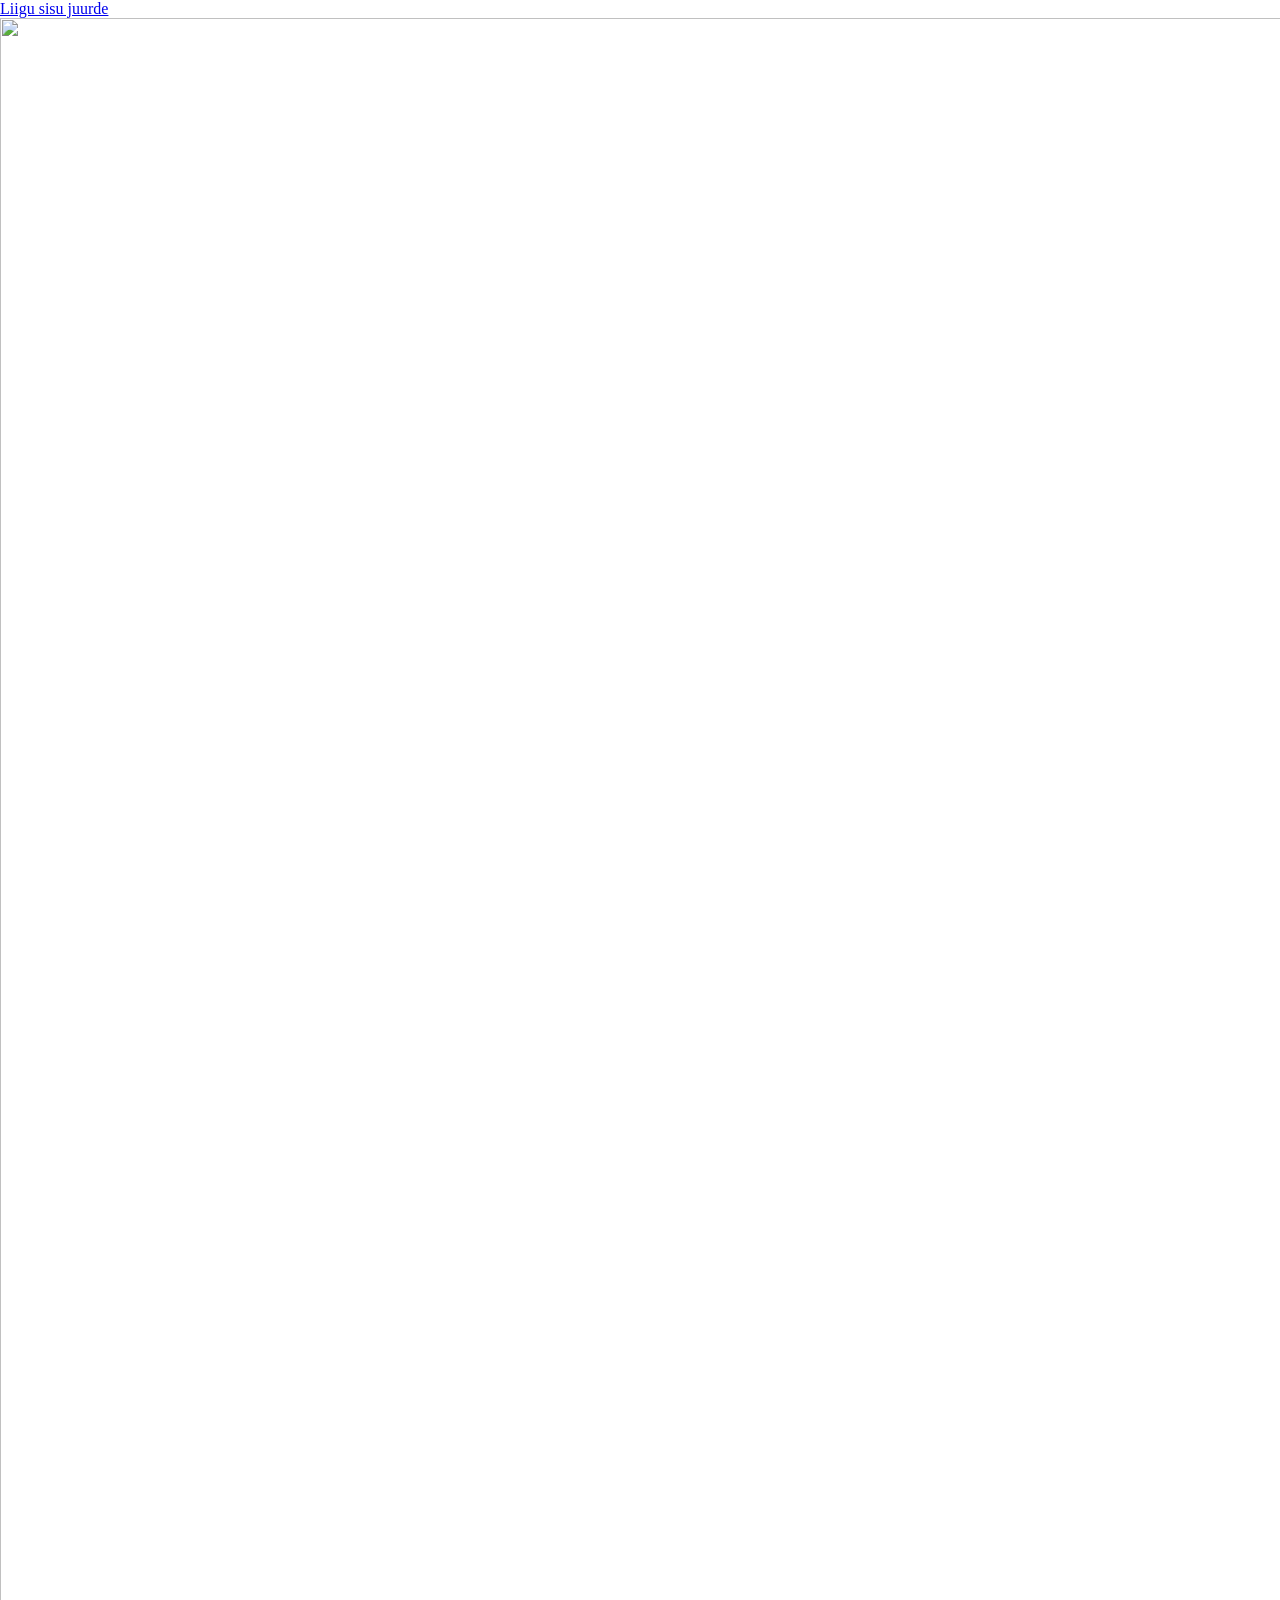
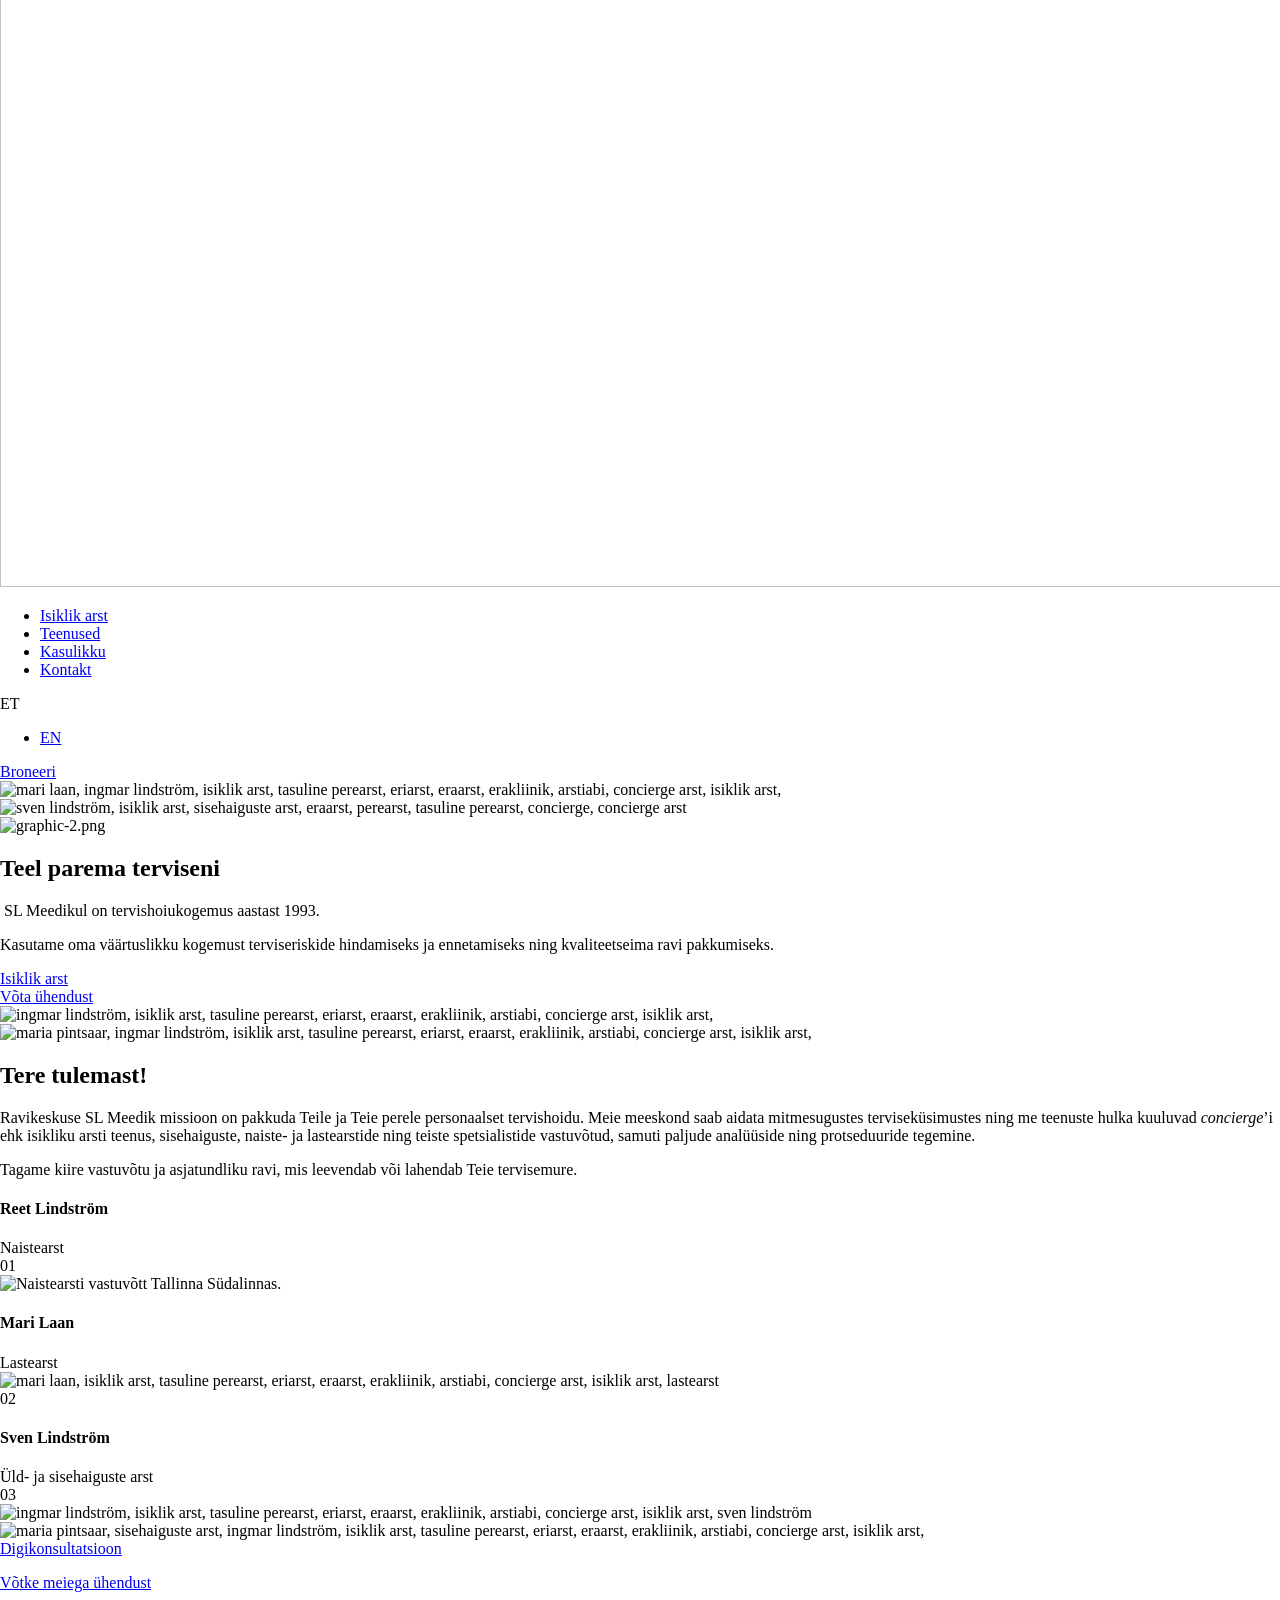
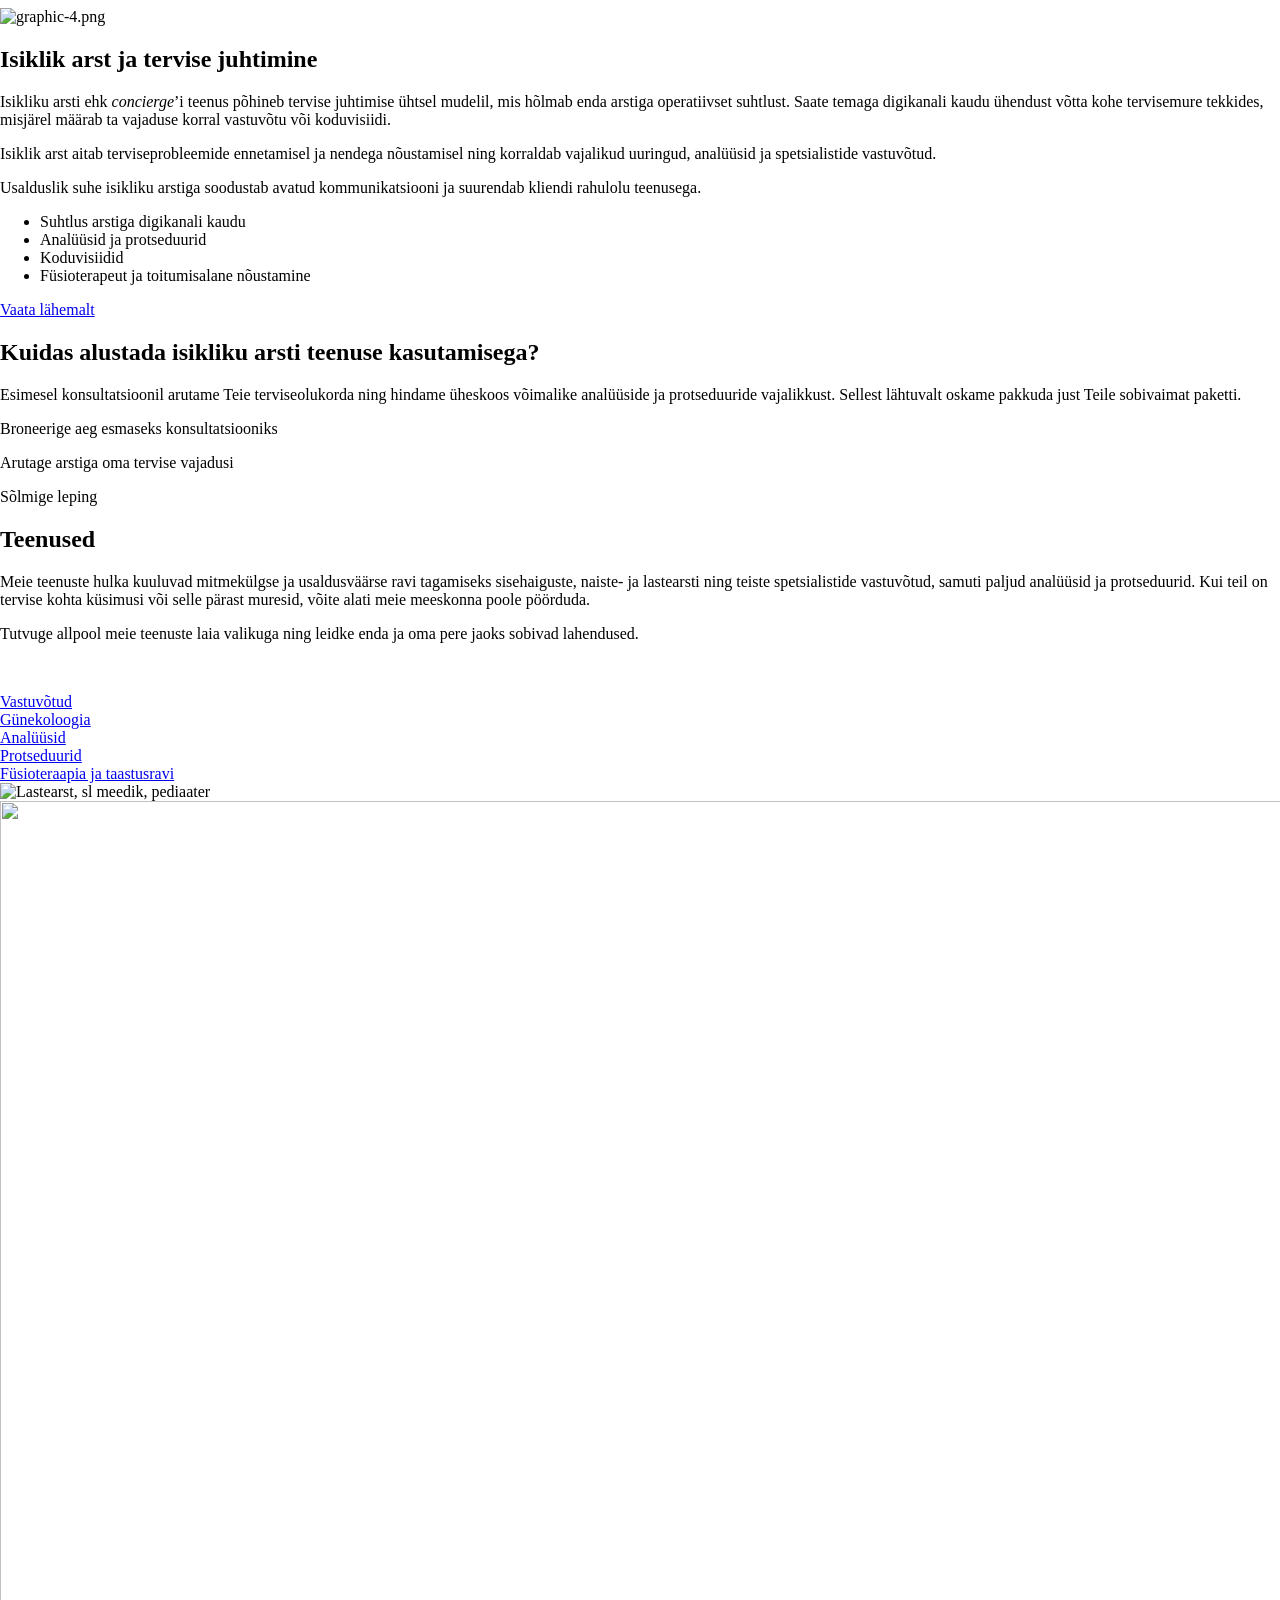
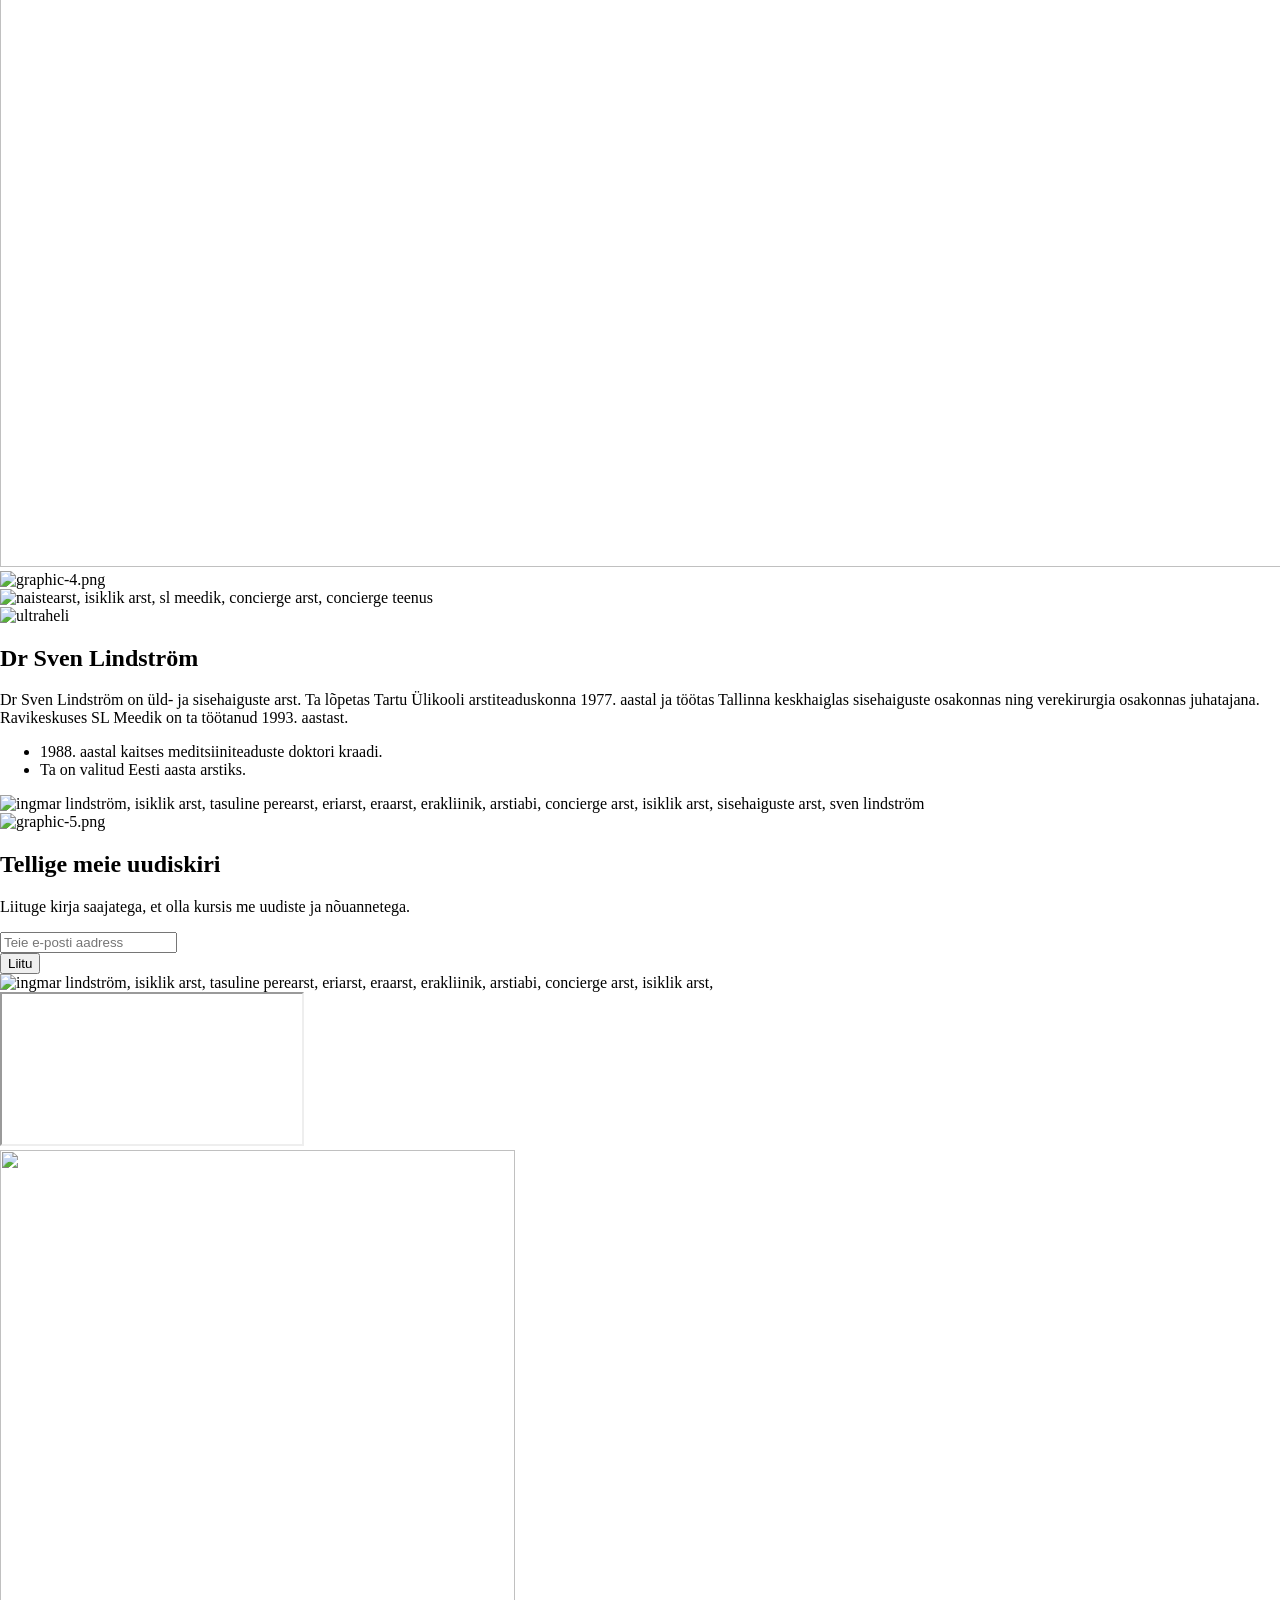
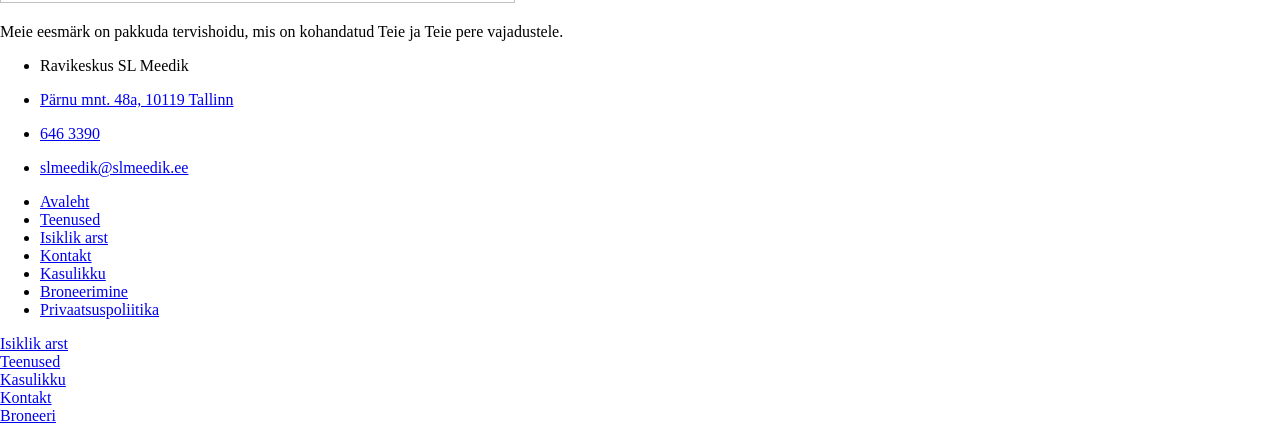
==== commit 63e3ec48: "Deploy: exact copy of current slmeedik.ee live site" ====
--- a/mock/index.html
+++ b/mock/index.html
@@ -1,155 +1,1359 @@
-<!DOCTYPE html>
+<!doctype html>
 <html lang="et">
 <head>
-  <meta charset="UTF-8">
-  <meta name="viewport" content="width=device-width, initial-scale=1.0">
-  <title>Teel parema terviseni | SL Meedik</title>
-  <meta name="description" content="SL Meedik - tervishoiukogemus aastast 1993. Personaalne tervishoidu, concierge arsti teenus, spetsialistid.">
-  <link rel="stylesheet" href="style.css">
+	<meta charset="UTF-8">
+	<meta name="viewport" content="width=device-width, initial-scale=1">
+	<link rel="profile" href="https://gmpg.org/xfn/11">
+	<meta name='robots' content='index, follow, max-image-preview:large, max-snippet:-1, max-video-preview:-1' />
+<script id="cookieyes" type="text/javascript" src="https://cdn-cookieyes.com/client_data/55a1022f1e54c0dfec561aaa/script.js"></script>
+	<!-- This site is optimized with the Yoast SEO plugin v26.2 - https://yoast.com/wordpress/plugins/seo/ -->
+	<title>Teel parema terviseni | SL Meedik</title>
+	<meta name="description" content="SL Meedik pakub concierge-tüüpi isikliku arsti teenust ning vastuvõtte sisehaiguste, naistearsti, lastearsti ning teiste eriarstide juures" />
+	<link rel="canonical" href="https://www.slmeedik.ee/" />
+	<meta property="og:locale" content="et_EE" />
+	<meta property="og:type" content="website" />
+	<meta property="og:title" content="Teel parema terviseni | SL Meedik" />
+	<meta property="og:description" content="SL Meedik pakub concierge-tüüpi isikliku arsti teenust ning vastuvõtte sisehaiguste, naistearsti, lastearsti ning teiste eriarstide juures." />
+	<meta property="og:url" content="https://www.slmeedik.ee/" />
+	<meta property="og:site_name" content="SLMeedik" />
+	<meta property="article:modified_time" content="2025-03-25T12:49:55+00:00" />
+	<meta property="og:image" content="https://www.slmeedik.ee/wp-content/uploads/2023/11/2-1.png" />
+	<meta property="og:image:width" content="1024" />
+	<meta property="og:image:height" content="1024" />
+	<meta property="og:image:type" content="image/png" />
+	<meta name="twitter:card" content="summary_large_image" />
+	<script type="application/ld+json" class="yoast-schema-graph">{"@context":"https://schema.org","@graph":[{"@type":"WebPage","@id":"https://www.slmeedik.ee/","url":"https://www.slmeedik.ee/","name":"Teel parema terviseni | SL Meedik","isPartOf":{"@id":"https://www.slmeedik.ee/#website"},"about":{"@id":"https://www.slmeedik.ee/#organization"},"primaryImageOfPage":{"@id":"https://www.slmeedik.ee/#primaryimage"},"image":{"@id":"https://www.slmeedik.ee/#primaryimage"},"thumbnailUrl":"https://www.slmeedik.ee/wp-content/uploads/2023/11/2-1.png","datePublished":"2023-10-10T07:32:54+00:00","dateModified":"2025-03-25T12:49:55+00:00","description":"SL Meedik pakub concierge-tüüpi isikliku arsti teenust ning vastuvõtte sisehaiguste, naistearsti, lastearsti ning teiste eriarstide juures","breadcrumb":{"@id":"https://www.slmeedik.ee/#breadcrumb"},"inLanguage":"et","potentialAction":[{"@type":"ReadAction","target":["https://www.slmeedik.ee/"]}]},{"@type":"ImageObject","inLanguage":"et","@id":"https://www.slmeedik.ee/#primaryimage","url":"https://www.slmeedik.ee/wp-content/uploads/2023/11/2-1.png","contentUrl":"https://www.slmeedik.ee/wp-content/uploads/2023/11/2-1.png","width":1024,"height":1024,"caption":"Sven Lindström"},{"@type":"BreadcrumbList","@id":"https://www.slmeedik.ee/#breadcrumb","itemListElement":[{"@type":"ListItem","position":1,"name":"Home"}]},{"@type":"WebSite","@id":"https://www.slmeedik.ee/#website","url":"https://www.slmeedik.ee/","name":"SLMeedik","description":"","publisher":{"@id":"https://www.slmeedik.ee/#organization"},"potentialAction":[{"@type":"SearchAction","target":{"@type":"EntryPoint","urlTemplate":"https://www.slmeedik.ee/?s={search_term_string}"},"query-input":{"@type":"PropertyValueSpecification","valueRequired":true,"valueName":"search_term_string"}}],"inLanguage":"et"},{"@type":"Organization","@id":"https://www.slmeedik.ee/#organization","name":"SLMeedik","url":"https://www.slmeedik.ee/","logo":{"@type":"ImageObject","inLanguage":"et","@id":"https://www.slmeedik.ee/#/schema/logo/image/","url":"https://www.slmeedik.ee/wp-content/uploads/2023/10/SL-meedik-logo-scaled.webp","contentUrl":"https://www.slmeedik.ee/wp-content/uploads/2023/10/SL-meedik-logo-scaled.webp","width":2560,"height":1064,"caption":"SLMeedik"},"image":{"@id":"https://www.slmeedik.ee/#/schema/logo/image/"}}]}</script>
+	<!-- / Yoast SEO plugin. -->
+
+
+<link rel="alternate" type="application/rss+xml" title="SLMeedik &raquo; RSS" href="https://www.slmeedik.ee/feed/" />
+<link rel="alternate" type="application/rss+xml" title="SLMeedik &raquo; Kommentaaride RSS" href="https://www.slmeedik.ee/comments/feed/" />
+<link rel="alternate" title="oEmbed (JSON)" type="application/json+oembed" href="https://www.slmeedik.ee/wp-json/oembed/1.0/embed?url=https%3A%2F%2Fwww.slmeedik.ee%2F" />
+<link rel="alternate" title="oEmbed (XML)" type="text/xml+oembed" href="https://www.slmeedik.ee/wp-json/oembed/1.0/embed?url=https%3A%2F%2Fwww.slmeedik.ee%2F&#038;format=xml" />
+<style id="wp-img-auto-sizes-contain-inline-css">
+img:is([sizes=auto i],[sizes^="auto," i]){contain-intrinsic-size:3000px 1500px}
+/*# sourceURL=wp-img-auto-sizes-contain-inline-css */
+</style>
+<link rel='stylesheet' id='hello-elementor-theme-style-css' href='https://www.slmeedik.ee/wp-content/themes/hello-elementor/theme.min.css?ver=3.3.0' media='all' />
+<link rel='stylesheet' id='jet-menu-hello-css' href='https://www.slmeedik.ee/wp-content/plugins/jet-menu/integration/themes/hello-elementor/assets/css/style.css?ver=2.4.16' media='all' />
+<link rel='stylesheet' id='jkit-elements-main-css' href='https://www.slmeedik.ee/wp-content/plugins/jeg-elementor-kit/assets/css/elements/main.css?ver=3.0.1' media='all' />
+<style id="wp-emoji-styles-inline-css">
+
+	img.wp-smiley, img.emoji {
+		display: inline !important;
+		border: none !important;
+		box-shadow: none !important;
+		height: 1em !important;
+		width: 1em !important;
+		margin: 0 0.07em !important;
+		vertical-align: -0.1em !important;
+		background: none !important;
+		padding: 0 !important;
+	}
+/*# sourceURL=wp-emoji-styles-inline-css */
+</style>
+
+<link rel='stylesheet' id='jet-engine-frontend-css' href='https://www.slmeedik.ee/wp-content/plugins/jet-engine/assets/css/frontend.css?ver=3.7.8' media='all' />
+<style id="global-styles-inline-css">
+:root{--wp--preset--aspect-ratio--square: 1;--wp--preset--aspect-ratio--4-3: 4/3;--wp--preset--aspect-ratio--3-4: 3/4;--wp--preset--aspect-ratio--3-2: 3/2;--wp--preset--aspect-ratio--2-3: 2/3;--wp--preset--aspect-ratio--16-9: 16/9;--wp--preset--aspect-ratio--9-16: 9/16;--wp--preset--color--black: #000000;--wp--preset--color--cyan-bluish-gray: #abb8c3;--wp--preset--color--white: #ffffff;--wp--preset--color--pale-pink: #f78da7;--wp--preset--color--vivid-red: #cf2e2e;--wp--preset--color--luminous-vivid-orange: #ff6900;--wp--preset--color--luminous-vivid-amber: #fcb900;--wp--preset--color--light-green-cyan: #7bdcb5;--wp--preset--color--vivid-green-cyan: #00d084;--wp--preset--color--pale-cyan-blue: #8ed1fc;--wp--preset--color--vivid-cyan-blue: #0693e3;--wp--preset--color--vivid-purple: #9b51e0;--wp--preset--gradient--vivid-cyan-blue-to-vivid-purple: linear-gradient(135deg,rgb(6,147,227) 0%,rgb(155,81,224) 100%);--wp--preset--gradient--light-green-cyan-to-vivid-green-cyan: linear-gradient(135deg,rgb(122,220,180) 0%,rgb(0,208,130) 100%);--wp--preset--gradient--luminous-vivid-amber-to-luminous-vivid-orange: linear-gradient(135deg,rgb(252,185,0) 0%,rgb(255,105,0) 100%);--wp--preset--gradient--luminous-vivid-orange-to-vivid-red: linear-gradient(135deg,rgb(255,105,0) 0%,rgb(207,46,46) 100%);--wp--preset--gradient--very-light-gray-to-cyan-bluish-gray: linear-gradient(135deg,rgb(238,238,238) 0%,rgb(169,184,195) 100%);--wp--preset--gradient--cool-to-warm-spectrum: linear-gradient(135deg,rgb(74,234,220) 0%,rgb(151,120,209) 20%,rgb(207,42,186) 40%,rgb(238,44,130) 60%,rgb(251,105,98) 80%,rgb(254,248,76) 100%);--wp--preset--gradient--blush-light-purple: linear-gradient(135deg,rgb(255,206,236) 0%,rgb(152,150,240) 100%);--wp--preset--gradient--blush-bordeaux: linear-gradient(135deg,rgb(254,205,165) 0%,rgb(254,45,45) 50%,rgb(107,0,62) 100%);--wp--preset--gradient--luminous-dusk: linear-gradient(135deg,rgb(255,203,112) 0%,rgb(199,81,192) 50%,rgb(65,88,208) 100%);--wp--preset--gradient--pale-ocean: linear-gradient(135deg,rgb(255,245,203) 0%,rgb(182,227,212) 50%,rgb(51,167,181) 100%);--wp--preset--gradient--electric-grass: linear-gradient(135deg,rgb(202,248,128) 0%,rgb(113,206,126) 100%);--wp--preset--gradient--midnight: linear-gradient(135deg,rgb(2,3,129) 0%,rgb(40,116,252) 100%);--wp--preset--font-size--small: 13px;--wp--preset--font-size--medium: 20px;--wp--preset--font-size--large: 36px;--wp--preset--font-size--x-large: 42px;--wp--preset--spacing--20: 0.44rem;--wp--preset--spacing--30: 0.67rem;--wp--preset--spacing--40: 1rem;--wp--preset--spacing--50: 1.5rem;--wp--preset--spacing--60: 2.25rem;--wp--preset--spacing--70: 3.38rem;--wp--preset--spacing--80: 5.06rem;--wp--preset--shadow--natural: 6px 6px 9px rgba(0, 0, 0, 0.2);--wp--preset--shadow--deep: 12px 12px 50px rgba(0, 0, 0, 0.4);--wp--preset--shadow--sharp: 6px 6px 0px rgba(0, 0, 0, 0.2);--wp--preset--shadow--outlined: 6px 6px 0px -3px rgb(255, 255, 255), 6px 6px rgb(0, 0, 0);--wp--preset--shadow--crisp: 6px 6px 0px rgb(0, 0, 0);}:root { --wp--style--global--content-size: 800px;--wp--style--global--wide-size: 1200px; }:where(body) { margin: 0; }.wp-site-blocks > .alignleft { float: left; margin-right: 2em; }.wp-site-blocks > .alignright { float: right; margin-left: 2em; }.wp-site-blocks > .aligncenter { justify-content: center; margin-left: auto; margin-right: auto; }:where(.wp-site-blocks) > * { margin-block-start: 24px; margin-block-end: 0; }:where(.wp-site-blocks) > :first-child { margin-block-start: 0; }:where(.wp-site-blocks) > :last-child { margin-block-end: 0; }:root { --wp--style--block-gap: 24px; }:root :where(.is-layout-flow) > :first-child{margin-block-start: 0;}:root :where(.is-layout-flow) > :last-child{margin-block-end: 0;}:root :where(.is-layout-flow) > *{margin-block-start: 24px;margin-block-end: 0;}:root :where(.is-layout-constrained) > :first-child{margin-block-start: 0;}:root :where(.is-layout-constrained) > :last-child{margin-block-end: 0;}:root :where(.is-layout-constrained) > *{margin-block-start: 24px;margin-block-end: 0;}:root :where(.is-layout-flex){gap: 24px;}:root :where(.is-layout-grid){gap: 24px;}.is-layout-flow > .alignleft{float: left;margin-inline-start: 0;margin-inline-end: 2em;}.is-layout-flow > .alignright{float: right;margin-inline-start: 2em;margin-inline-end: 0;}.is-layout-flow > .aligncenter{margin-left: auto !important;margin-right: auto !important;}.is-layout-constrained > .alignleft{float: left;margin-inline-start: 0;margin-inline-end: 2em;}.is-layout-constrained > .alignright{float: right;margin-inline-start: 2em;margin-inline-end: 0;}.is-layout-constrained > .aligncenter{margin-left: auto !important;margin-right: auto !important;}.is-layout-constrained > :where(:not(.alignleft):not(.alignright):not(.alignfull)){max-width: var(--wp--style--global--content-size);margin-left: auto !important;margin-right: auto !important;}.is-layout-constrained > .alignwide{max-width: var(--wp--style--global--wide-size);}body .is-layout-flex{display: flex;}.is-layout-flex{flex-wrap: wrap;align-items: center;}.is-layout-flex > :is(*, div){margin: 0;}body .is-layout-grid{display: grid;}.is-layout-grid > :is(*, div){margin: 0;}body{padding-top: 0px;padding-right: 0px;padding-bottom: 0px;padding-left: 0px;}:root :where(.wp-element-button, .wp-block-button__link){background-color: #32373c;border-width: 0;color: #fff;font-family: inherit;font-size: inherit;font-style: inherit;font-weight: inherit;letter-spacing: inherit;line-height: inherit;padding-top: calc(0.667em + 2px);padding-right: calc(1.333em + 2px);padding-bottom: calc(0.667em + 2px);padding-left: calc(1.333em + 2px);text-decoration: none;text-transform: inherit;}.has-black-color{color: var(--wp--preset--color--black) !important;}.has-cyan-bluish-gray-color{color: var(--wp--preset--color--cyan-bluish-gray) !important;}.has-white-color{color: var(--wp--preset--color--white) !important;}.has-pale-pink-color{color: var(--wp--preset--color--pale-pink) !important;}.has-vivid-red-color{color: var(--wp--preset--color--vivid-red) !important;}.has-luminous-vivid-orange-color{color: var(--wp--preset--color--luminous-vivid-orange) !important;}.has-luminous-vivid-amber-color{color: var(--wp--preset--color--luminous-vivid-amber) !important;}.has-light-green-cyan-color{color: var(--wp--preset--color--light-green-cyan) !important;}.has-vivid-green-cyan-color{color: var(--wp--preset--color--vivid-green-cyan) !important;}.has-pale-cyan-blue-color{color: var(--wp--preset--color--pale-cyan-blue) !important;}.has-vivid-cyan-blue-color{color: var(--wp--preset--color--vivid-cyan-blue) !important;}.has-vivid-purple-color{color: var(--wp--preset--color--vivid-purple) !important;}.has-black-background-color{background-color: var(--wp--preset--color--black) !important;}.has-cyan-bluish-gray-background-color{background-color: var(--wp--preset--color--cyan-bluish-gray) !important;}.has-white-background-color{background-color: var(--wp--preset--color--white) !important;}.has-pale-pink-background-color{background-color: var(--wp--preset--color--pale-pink) !important;}.has-vivid-red-background-color{background-color: var(--wp--preset--color--vivid-red) !important;}.has-luminous-vivid-orange-background-color{background-color: var(--wp--preset--color--luminous-vivid-orange) !important;}.has-luminous-vivid-amber-background-color{background-color: var(--wp--preset--color--luminous-vivid-amber) !important;}.has-light-green-cyan-background-color{background-color: var(--wp--preset--color--light-green-cyan) !important;}.has-vivid-green-cyan-background-color{background-color: var(--wp--preset--color--vivid-green-cyan) !important;}.has-pale-cyan-blue-background-color{background-color: var(--wp--preset--color--pale-cyan-blue) !important;}.has-vivid-cyan-blue-background-color{background-color: var(--wp--preset--color--vivid-cyan-blue) !important;}.has-vivid-purple-background-color{background-color: var(--wp--preset--color--vivid-purple) !important;}.has-black-border-color{border-color: var(--wp--preset--color--black) !important;}.has-cyan-bluish-gray-border-color{border-color: var(--wp--preset--color--cyan-bluish-gray) !important;}.has-white-border-color{border-color: var(--wp--preset--color--white) !important;}.has-pale-pink-border-color{border-color: var(--wp--preset--color--pale-pink) !important;}.has-vivid-red-border-color{border-color: var(--wp--preset--color--vivid-red) !important;}.has-luminous-vivid-orange-border-color{border-color: var(--wp--preset--color--luminous-vivid-orange) !important;}.has-luminous-vivid-amber-border-color{border-color: var(--wp--preset--color--luminous-vivid-amber) !important;}.has-light-green-cyan-border-color{border-color: var(--wp--preset--color--light-green-cyan) !important;}.has-vivid-green-cyan-border-color{border-color: var(--wp--preset--color--vivid-green-cyan) !important;}.has-pale-cyan-blue-border-color{border-color: var(--wp--preset--color--pale-cyan-blue) !important;}.has-vivid-cyan-blue-border-color{border-color: var(--wp--preset--color--vivid-cyan-blue) !important;}.has-vivid-purple-border-color{border-color: var(--wp--preset--color--vivid-purple) !important;}.has-vivid-cyan-blue-to-vivid-purple-gradient-background{background: var(--wp--preset--gradient--vivid-cyan-blue-to-vivid-purple) !important;}.has-light-green-cyan-to-vivid-green-cyan-gradient-background{background: var(--wp--preset--gradient--light-green-cyan-to-vivid-green-cyan) !important;}.has-luminous-vivid-amber-to-luminous-vivid-orange-gradient-background{background: var(--wp--preset--gradient--luminous-vivid-amber-to-luminous-vivid-orange) !important;}.has-luminous-vivid-orange-to-vivid-red-gradient-background{background: var(--wp--preset--gradient--luminous-vivid-orange-to-vivid-red) !important;}.has-very-light-gray-to-cyan-bluish-gray-gradient-background{background: var(--wp--preset--gradient--very-light-gray-to-cyan-bluish-gray) !important;}.has-cool-to-warm-spectrum-gradient-background{background: var(--wp--preset--gradient--cool-to-warm-spectrum) !important;}.has-blush-light-purple-gradient-background{background: var(--wp--preset--gradient--blush-light-purple) !important;}.has-blush-bordeaux-gradient-background{background: var(--wp--preset--gradient--blush-bordeaux) !important;}.has-luminous-dusk-gradient-background{background: var(--wp--preset--gradient--luminous-dusk) !important;}.has-pale-ocean-gradient-background{background: var(--wp--preset--gradient--pale-ocean) !important;}.has-electric-grass-gradient-background{background: var(--wp--preset--gradient--electric-grass) !important;}.has-midnight-gradient-background{background: var(--wp--preset--gradient--midnight) !important;}.has-small-font-size{font-size: var(--wp--preset--font-size--small) !important;}.has-medium-font-size{font-size: var(--wp--preset--font-size--medium) !important;}.has-large-font-size{font-size: var(--wp--preset--font-size--large) !important;}.has-x-large-font-size{font-size: var(--wp--preset--font-size--x-large) !important;}
+/*# sourceURL=global-styles-inline-css */
+</style>
+
+<link rel='stylesheet' id='wpml-legacy-horizontal-list-0-css' href='https://www.slmeedik.ee/wp-content/plugins/sitepress-multilingual-cms/templates/language-switchers/legacy-list-horizontal/style.min.css?ver=1' media='all' />
+<link rel='stylesheet' id='elementor-icons-css' href='https://www.slmeedik.ee/wp-content/plugins/elementor/assets/lib/eicons/css/elementor-icons.min.css?ver=5.44.0' media='all' />
+<link rel='stylesheet' id='elementor-frontend-css' href='https://www.slmeedik.ee/wp-content/plugins/elementor/assets/css/frontend.min.css?ver=3.32.5' media='all' />
+<link rel='stylesheet' id='elementor-post-11-css' href='https://www.slmeedik.ee/wp-content/uploads/elementor/css/post-11.css?ver=1779884570' media='all' />
+<link rel='stylesheet' id='ooohboi-steroids-styles-css' href='https://www.slmeedik.ee/wp-content/plugins/ooohboi-steroids-for-elementor/assets/css/main.css?ver=2.1.2226082023' media='all' />
+<link rel='stylesheet' id='e-animation-slideInLeft-css' href='https://www.slmeedik.ee/wp-content/plugins/elementor/assets/lib/animations/styles/slideInLeft.min.css?ver=3.32.5' media='all' />
+<link rel='stylesheet' id='widget-image-css' href='https://www.slmeedik.ee/wp-content/plugins/elementor/assets/css/widget-image.min.css?ver=3.32.5' media='all' />
+<link rel='stylesheet' id='widget-heading-css' href='https://www.slmeedik.ee/wp-content/plugins/elementor/assets/css/widget-heading.min.css?ver=3.32.5' media='all' />
+<link rel='stylesheet' id='e-animation-shrink-css' href='https://www.slmeedik.ee/wp-content/plugins/elementor/assets/lib/animations/styles/e-animation-shrink.min.css?ver=3.32.5' media='all' />
+<link rel='stylesheet' id='e-animation-slideInUp-css' href='https://www.slmeedik.ee/wp-content/plugins/elementor/assets/lib/animations/styles/slideInUp.min.css?ver=3.32.5' media='all' />
+<link rel='stylesheet' id='e-animation-slideInRight-css' href='https://www.slmeedik.ee/wp-content/plugins/elementor/assets/lib/animations/styles/slideInRight.min.css?ver=3.32.5' media='all' />
+<link rel='stylesheet' id='e-animation-fadeIn-css' href='https://www.slmeedik.ee/wp-content/plugins/elementor/assets/lib/animations/styles/fadeIn.min.css?ver=3.32.5' media='all' />
+<link rel='stylesheet' id='widget-spacer-css' href='https://www.slmeedik.ee/wp-content/plugins/elementor/assets/css/widget-spacer.min.css?ver=3.32.5' media='all' />
+<link rel='stylesheet' id='widget-icon-list-css' href='https://www.slmeedik.ee/wp-content/plugins/elementor/assets/css/widget-icon-list.min.css?ver=3.32.5' media='all' />
+<link rel='stylesheet' id='widget-google_maps-css' href='https://www.slmeedik.ee/wp-content/plugins/elementor/assets/css/widget-google_maps.min.css?ver=3.32.5' media='all' />
+<link rel='stylesheet' id='elementor-post-121-css' href='https://www.slmeedik.ee/wp-content/uploads/elementor/css/post-121.css?ver=1779886343' media='all' />
+<link rel='stylesheet' id='font-awesome-5-all-css' href='https://www.slmeedik.ee/wp-content/plugins/elementor/assets/lib/font-awesome/css/all.min.css?ver=3.32.5' media='all' />
+<link rel='stylesheet' id='font-awesome-4-shim-css' href='https://www.slmeedik.ee/wp-content/plugins/elementor/assets/lib/font-awesome/css/v4-shims.min.css?ver=3.32.5' media='all' />
+<link rel='stylesheet' id='cute-alert-css' href='https://www.slmeedik.ee/wp-content/plugins/metform/public/assets/lib/cute-alert/style.css?ver=4.0.6' media='all' />
+<link rel='stylesheet' id='text-editor-style-css' href='https://www.slmeedik.ee/wp-content/plugins/metform/public/assets/css/text-editor.css?ver=4.0.6' media='all' />
+<link rel='stylesheet' id='parent-style-css' href='https://www.slmeedik.ee/wp-content/themes/hello-elementor/style.css?ver=7.0' media='all' />
+<link rel='stylesheet' id='child-style-css' href='https://www.slmeedik.ee/wp-content/themes/hello-elementor-child/style.css?ver=7.0' media='all' />
+<link rel='stylesheet' id='hello-elementor-css' href='https://www.slmeedik.ee/wp-content/themes/hello-elementor/style.min.css?ver=3.3.0' media='all' />
+<link rel='stylesheet' id='hello-elementor-header-footer-css' href='https://www.slmeedik.ee/wp-content/themes/hello-elementor/header-footer.min.css?ver=3.3.0' media='all' />
+<link rel='stylesheet' id='jet-menu-public-styles-css' href='https://www.slmeedik.ee/wp-content/plugins/jet-menu/assets/public/css/public.css?ver=2.4.16' media='all' />
+<link rel='stylesheet' id='e-sticky-css' href='https://www.slmeedik.ee/wp-content/plugins/elementor-pro/assets/css/modules/sticky.min.css?ver=3.32.3' media='all' />
+<link rel='stylesheet' id='elementor-post-112-css' href='https://www.slmeedik.ee/wp-content/uploads/elementor/css/post-112.css?ver=1779884570' media='all' />
+<link rel='stylesheet' id='elementor-post-194-css' href='https://www.slmeedik.ee/wp-content/uploads/elementor/css/post-194.css?ver=1779884570' media='all' />
+<link rel='stylesheet' id='ekit-widget-styles-css' href='https://www.slmeedik.ee/wp-content/plugins/elementskit-lite/widgets/init/assets/css/widget-styles.css?ver=3.7.5' media='all' />
+<link rel='stylesheet' id='ekit-responsive-css' href='https://www.slmeedik.ee/wp-content/plugins/elementskit-lite/widgets/init/assets/css/responsive.css?ver=3.7.5' media='all' />
+<link rel='stylesheet' id='elementor-gf-local-montserrat-css' href='https://www.slmeedik.ee/wp-content/uploads/elementor/google-fonts/css/montserrat.css?ver=1743400817' media='all' />
+<link rel='stylesheet' id='elementor-gf-local-poppins-css' href='https://www.slmeedik.ee/wp-content/uploads/elementor/google-fonts/css/poppins.css?ver=1743400818' media='all' />
+<link rel='stylesheet' id='elementor-gf-local-patuaone-css' href='https://www.slmeedik.ee/wp-content/uploads/elementor/google-fonts/css/patuaone.css?ver=1743400819' media='all' />
+<link rel='stylesheet' id='elementor-icons-jkiticon-css' href='https://www.slmeedik.ee/wp-content/plugins/jeg-elementor-kit/assets/fonts/jkiticon/jkiticon.css?ver=3.0.1' media='all' />
+<link rel='stylesheet' id='elementor-icons-shared-0-css' href='https://www.slmeedik.ee/wp-content/plugins/elementor/assets/lib/font-awesome/css/fontawesome.min.css?ver=5.15.3' media='all' />
+<link rel='stylesheet' id='elementor-icons-fa-solid-css' href='https://www.slmeedik.ee/wp-content/plugins/elementor/assets/lib/font-awesome/css/solid.min.css?ver=5.15.3' media='all' />
+<link rel='stylesheet' id='elementor-icons-ekiticons-css' href='https://www.slmeedik.ee/wp-content/plugins/elementskit-lite/modules/elementskit-icon-pack/assets/css/ekiticons.css?ver=3.7.5' media='all' />
+<link rel='stylesheet' id='elementor-icons-fa-regular-css' href='https://www.slmeedik.ee/wp-content/plugins/elementor/assets/lib/font-awesome/css/regular.min.css?ver=5.15.3' media='all' />
+<script id="wpml-cookie-js-extra">
+var wpml_cookies = {"wp-wpml_current_language":{"value":"et","expires":1,"path":"/"}};
+var wpml_cookies = {"wp-wpml_current_language":{"value":"et","expires":1,"path":"/"}};
+//# sourceURL=wpml-cookie-js-extra
+</script>
+<script data-wp-strategy="defer" defer id="wpml-cookie-js" src="https://www.slmeedik.ee/wp-content/plugins/sitepress-multilingual-cms/res/js/cookies/language-cookie.js?ver=484900"></script>
+<script id="jquery-core-js" src="https://www.slmeedik.ee/wp-includes/js/jquery/jquery.min.js?ver=3.7.1"></script>
+<script id="jquery-migrate-js" src="https://www.slmeedik.ee/wp-includes/js/jquery/jquery-migrate.min.js?ver=3.4.1"></script>
+<script id="font-awesome-4-shim-js" src="https://www.slmeedik.ee/wp-content/plugins/elementor/assets/lib/font-awesome/js/v4-shims.min.js?ver=3.32.5"></script>
+<link rel="https://api.w.org/" href="https://www.slmeedik.ee/wp-json/" /><link rel="alternate" title="JSON" type="application/json" href="https://www.slmeedik.ee/wp-json/wp/v2/pages/121" /><link rel="EditURI" type="application/rsd+xml" title="RSD" href="https://www.slmeedik.ee/xmlrpc.php?rsd" />
+<meta name="generator" content="WordPress 7.0" />
+<link rel='shortlink' href='https://www.slmeedik.ee/' />
+<meta name="generator" content="WPML ver:4.8.4 stt:1,15;" />
+<meta name="generator" content="Elementor 3.32.5; features: additional_custom_breakpoints; settings: css_print_method-external, google_font-enabled, font_display-swap">
+			<style>
+				.e-con.e-parent:nth-of-type(n+4):not(.e-lazyloaded):not(.e-no-lazyload),
+				.e-con.e-parent:nth-of-type(n+4):not(.e-lazyloaded):not(.e-no-lazyload) * {
+					background-image: none !important;
+				}
+				@media screen and (max-height: 1024px) {
+					.e-con.e-parent:nth-of-type(n+3):not(.e-lazyloaded):not(.e-no-lazyload),
+					.e-con.e-parent:nth-of-type(n+3):not(.e-lazyloaded):not(.e-no-lazyload) * {
+						background-image: none !important;
+					}
+				}
+				@media screen and (max-height: 640px) {
+					.e-con.e-parent:nth-of-type(n+2):not(.e-lazyloaded):not(.e-no-lazyload),
+					.e-con.e-parent:nth-of-type(n+2):not(.e-lazyloaded):not(.e-no-lazyload) * {
+						background-image: none !important;
+					}
+				}
+			</style>
+			<link rel="icon" href="https://www.slmeedik.ee/wp-content/uploads/2023/10/cropped-SL-meedik-logo-UUS-03-32x32.png" sizes="32x32" />
+<link rel="icon" href="https://www.slmeedik.ee/wp-content/uploads/2023/10/cropped-SL-meedik-logo-UUS-03-192x192.png" sizes="192x192" />
+<link rel="apple-touch-icon" href="https://www.slmeedik.ee/wp-content/uploads/2023/10/cropped-SL-meedik-logo-UUS-03-180x180.png" />
+<meta name="msapplication-TileImage" content="https://www.slmeedik.ee/wp-content/uploads/2023/10/cropped-SL-meedik-logo-UUS-03-270x270.png" />
+<link rel='stylesheet' id='jeg-dynamic-style-css' href='https://www.slmeedik.ee/wp-content/plugins/jeg-elementor-kit/lib/jeg-framework/assets/css/jeg-dynamic-styles.css?ver=1.3.0' media='all' />
+<link rel='stylesheet' id='elementor-post-423-css' href='https://www.slmeedik.ee/wp-content/uploads/elementor/css/post-423.css?ver=1779884570' media='all' />
+<link rel='stylesheet' id='e-popup-css' href='https://www.slmeedik.ee/wp-content/plugins/elementor-pro/assets/css/conditionals/popup.min.css?ver=3.32.3' media='all' />
+<link rel='stylesheet' id='jet-elements-css' href='https://www.slmeedik.ee/wp-content/plugins/jet-elements/assets/css/jet-elements.css?ver=2.7.12.1' media='all' />
+
 </head>
-<body>
-  <header>
-    <nav class="navbar">
-      <div class="container">
-        <div class="logo">SL Meedik</div>
-        <ul class="nav-links">
-          <li><a href="#teenused">Teenused</a></li>
-          <li><a href="#arstid">Arstid</a></li>
-          <li><a href="#kontakt">Kontakt</a></li>
-          <li><a href="#broneering" class="cta-btn">Broneeri aeg</a></li>
-        </ul>
-      </div>
-    </nav>
-  </header>
-
-  <main>
-    <section class="hero">
-      <div class="container">
-        <h1>Teel parema terviseni</h1>
-        <p class="tagline">SL Meedikul on tervishoiukogemus aastast 1993.</p>
-        <p>Kasutame oma väärtuslikku kogemust terviseriskide hindamiseks ja ennetamiseks ning kvaliteetseima ravi pakkumiseks.</p>
-      </div>
-    </section>
-
-    <section class="intro">
-      <div class="container">
-        <h2>Tere tulemast!</h2>
-        <p>Ravikeskuse SL Meedik missioon on pakkuda Teile ja Teie perele personaalset tervishoidu. Meie meeskond saab aidata mitmesugustes terviseküsimustes ning me teenuste hulka kuuluvad concierge'i ehk isikliku arsti teenus, sisehaiguste, naiste- ja lastearstide ning teiste spetsialistide vastuvõtud, samuti paljude analüüside ning protseduuride tegemine.</p>
-        <p>Tagame kiire vastuvõtu ja asjatundliku ravi, mis leevendab või lahendab Teie tervisemure.</p>
-      </div>
-    </section>
-
-    <section class="doctors-intro" id="arstid">
-      <div class="container">
-        <div class="doctor-grid">
-          <div class="doctor-card">
-            <h3>Reet Lindström</h3>
-            <p class="title">Naistearst</p>
-            <p class="number">01</p>
+<body class="home wp-singular page-template-default page page-id-121 wp-embed-responsive wp-theme-hello-elementor wp-child-theme-hello-elementor-child jkit-color-scheme theme-default jet-mega-menu-location elementor-default elementor-kit-11 elementor-page elementor-page-121">
+
+
+<a class="skip-link screen-reader-text" href="#content">Liigu sisu juurde</a>
+
+		<header data-elementor-type="header" data-elementor-id="112" class="elementor elementor-112 elementor-location-header" data-elementor-post-type="elementor_library">
+			<div class="elementor-element elementor-element-af0393d e-flex e-con-boxed e-con e-parent" data-id="af0393d" data-element_type="container" data-settings="{&quot;jet_parallax_layout_list&quot;:[],&quot;sticky&quot;:&quot;top&quot;,&quot;_ob_use_container_extras&quot;:&quot;no&quot;,&quot;_ob_column_hoveranimator&quot;:&quot;no&quot;,&quot;_ob_glider_is_slider&quot;:&quot;no&quot;,&quot;_ob_column_has_pseudo&quot;:&quot;no&quot;,&quot;sticky_on&quot;:[&quot;desktop&quot;,&quot;tablet&quot;,&quot;mobile&quot;],&quot;sticky_offset&quot;:0,&quot;sticky_effects_offset&quot;:0,&quot;sticky_anchor_link_offset&quot;:0}">
+					<div class="e-con-inner">
+		<div class="elementor-element elementor-element-eaa26f3 e-con-full e-flex e-con e-child" data-id="eaa26f3" data-element_type="container" data-settings="{&quot;jet_parallax_layout_list&quot;:[],&quot;_ob_use_container_extras&quot;:&quot;no&quot;,&quot;_ob_column_hoveranimator&quot;:&quot;no&quot;,&quot;_ob_glider_is_slider&quot;:&quot;no&quot;,&quot;_ob_column_has_pseudo&quot;:&quot;no&quot;}">
+				<div class="elementor-element elementor-element-23b82ca elementor-widget__width-initial ob-has-background-overlay elementor-widget elementor-widget-image" data-id="23b82ca" data-element_type="widget" data-settings="{&quot;_ob_photomorph_use&quot;:&quot;no&quot;,&quot;_ob_perspektive_use&quot;:&quot;no&quot;,&quot;_ob_poopart_use&quot;:&quot;yes&quot;,&quot;_ob_shadough_use&quot;:&quot;no&quot;,&quot;_ob_allow_hoveranimator&quot;:&quot;no&quot;,&quot;_ob_widget_stalker_use&quot;:&quot;no&quot;}" data-widget_type="image.default">
+				<div class="elementor-widget-container">
+																<a href="https://www.slmeedik.ee">
+							<img fetchpriority="high" width="2615" height="2169" src="https://www.slmeedik.ee/wp-content/uploads/2023/10/SL-meedik-logo-UUS-03.png" class="attachment-full size-full wp-image-1497" alt="" decoding="async" srcset="https://www.slmeedik.ee/wp-content/uploads/2023/10/SL-meedik-logo-UUS-03.png 2615w, https://www.slmeedik.ee/wp-content/uploads/2023/10/SL-meedik-logo-UUS-03-300x249.png 300w, https://www.slmeedik.ee/wp-content/uploads/2023/10/SL-meedik-logo-UUS-03-1024x849.png 1024w, https://www.slmeedik.ee/wp-content/uploads/2023/10/SL-meedik-logo-UUS-03-768x637.png 768w, https://www.slmeedik.ee/wp-content/uploads/2023/10/SL-meedik-logo-UUS-03-1536x1274.png 1536w, https://www.slmeedik.ee/wp-content/uploads/2023/10/SL-meedik-logo-UUS-03-2048x1699.png 2048w" sizes="(max-width: 2615px) 100vw, 2615px" />								</a>
+															</div>
+				</div>
+				</div>
+		<div class="elementor-element elementor-element-49c9c17 e-con-full elementor-hidden-tablet elementor-hidden-mobile e-flex e-con e-child" data-id="49c9c17" data-element_type="container" data-settings="{&quot;jet_parallax_layout_list&quot;:[],&quot;_ob_use_container_extras&quot;:&quot;no&quot;,&quot;_ob_column_hoveranimator&quot;:&quot;no&quot;,&quot;_ob_glider_is_slider&quot;:&quot;no&quot;,&quot;_ob_column_has_pseudo&quot;:&quot;no&quot;}">
+				<div class="elementor-element elementor-element-48aa677 elementor-widget__width-inherit elementor-hidden-tablet elementor-hidden-mobile ob-has-background-overlay elementor-widget elementor-widget-jet-mega-menu" data-id="48aa677" data-element_type="widget" data-settings="{&quot;_ob_perspektive_use&quot;:&quot;no&quot;,&quot;_ob_poopart_use&quot;:&quot;yes&quot;,&quot;_ob_shadough_use&quot;:&quot;no&quot;,&quot;_ob_allow_hoveranimator&quot;:&quot;no&quot;,&quot;_ob_widget_stalker_use&quot;:&quot;no&quot;}" data-widget_type="jet-mega-menu.default">
+				<div class="elementor-widget-container">
+					<div class="jet-mega-menu jet-mega-menu--layout-horizontal jet-mega-menu--sub-position-right jet-mega-menu--dropdown-layout-default jet-mega-menu--dropdown-position-right jet-mega-menu--animation-none jet-mega-menu--location-elementor    jet-mega-menu--fill-svg-icons" data-settings='{"menuId":"5","menuUniqId":"6a359d783be7f","rollUp":false,"megaAjaxLoad":false,"layout":"horizontal","subEvent":"hover","subCloseBehavior":"mouseleave","mouseLeaveDelay":500,"subTrigger":"item","subPosition":"right","megaWidthType":"container","megaWidthSelector":"","breakpoint":768,"signatures":[]}'><div class="jet-mega-menu-toggle" role="button" tabindex="0" aria-label="Open/Close Menu"><div class="jet-mega-menu-toggle-icon jet-mega-menu-toggle-icon--default-state"><i class="fas fa-bars"></i></div><div class="jet-mega-menu-toggle-icon jet-mega-menu-toggle-icon--opened-state"><i class="fas fa-times"></i></div></div><nav class="jet-mega-menu-container" aria-label="Main nav"><ul class="jet-mega-menu-list"><li id="jet-mega-menu-item-322" class="jet-mega-menu-item jet-mega-menu-item-type-post_type jet-mega-menu-item-object-page jet-mega-menu-item--default jet-mega-menu-item--top-level jet-mega-menu-item-322"><div class="jet-mega-menu-item__inner"><a href="https://www.slmeedik.ee/isiklik-arst/" class="jet-mega-menu-item__link jet-mega-menu-item__link--top-level"><div class="jet-mega-menu-item__title"><div class="jet-mega-menu-item__label">Isiklik arst</div></div></a></div></li>
+<li id="jet-mega-menu-item-326" class="jet-mega-menu-item jet-mega-menu-item-type-custom jet-mega-menu-item-object-custom jet-mega-menu-item--default jet-mega-menu-item--top-level jet-mega-menu-item-326"><div class="jet-mega-menu-item__inner"><a href="/teenused/vastuvotud" class="jet-mega-menu-item__link jet-mega-menu-item__link--top-level"><div class="jet-mega-menu-item__title"><div class="jet-mega-menu-item__label">Teenused</div></div></a></div></li>
+<li id="jet-mega-menu-item-753" class="jet-mega-menu-item jet-mega-menu-item-type-post_type jet-mega-menu-item-object-page jet-mega-menu-item--default jet-mega-menu-item--top-level jet-mega-menu-item-753"><div class="jet-mega-menu-item__inner"><a href="https://www.slmeedik.ee/blogi/" class="jet-mega-menu-item__link jet-mega-menu-item__link--top-level"><div class="jet-mega-menu-item__title"><div class="jet-mega-menu-item__label">Kasulikku</div></div></a></div></li>
+<li id="jet-mega-menu-item-323" class="jet-mega-menu-item jet-mega-menu-item-type-post_type jet-mega-menu-item-object-page jet-mega-menu-item--default jet-mega-menu-item--top-level jet-mega-menu-item-323"><div class="jet-mega-menu-item__inner"><a href="https://www.slmeedik.ee/kontakt/" class="jet-mega-menu-item__link jet-mega-menu-item__link--top-level"><div class="jet-mega-menu-item__title"><div class="jet-mega-menu-item__label">Kontakt</div></div></a></div></li>
+</ul></nav></div>				</div>
+				</div>
+				</div>
+		<div class="elementor-element elementor-element-4ee09e0 e-con-full e-flex e-con e-child" data-id="4ee09e0" data-element_type="container" data-settings="{&quot;jet_parallax_layout_list&quot;:[],&quot;_ob_use_container_extras&quot;:&quot;no&quot;,&quot;_ob_column_hoveranimator&quot;:&quot;no&quot;,&quot;_ob_glider_is_slider&quot;:&quot;no&quot;,&quot;_ob_column_has_pseudo&quot;:&quot;no&quot;}">
+				<div class="elementor-element elementor-element-4d53a64 elementor-widget__width-auto ob-has-background-overlay elementor-widget elementor-widget-shortcode" data-id="4d53a64" data-element_type="widget" data-settings="{&quot;_ob_perspektive_use&quot;:&quot;no&quot;,&quot;_ob_poopart_use&quot;:&quot;yes&quot;,&quot;_ob_shadough_use&quot;:&quot;no&quot;,&quot;_ob_allow_hoveranimator&quot;:&quot;no&quot;,&quot;_ob_widget_stalker_use&quot;:&quot;no&quot;}" data-widget_type="shortcode.default">
+				<div class="elementor-widget-container">
+							<div class="elementor-shortcode">        <div id="custom-lang-selector">
+            <div class="lang-selected">
+                <span class="lang-flag" style="background-image:url('https://www.slmeedik.ee/wp-content/plugins/sitepress-multilingual-cms/res/flags/et.svg');"></span>
+                <span class="lang-code">ET</span>
+            </div>
+            <ul class="lang-list">
+                                    <li class="lang-item">
+                        <a href="https://www.slmeedik.ee/en/">
+                            <span class="lang-flag" style="background-image:url('https://www.slmeedik.ee/wp-content/plugins/sitepress-multilingual-cms/res/flags/en.svg');"></span>
+                            <span class="lang-code">EN</span>
+                        </a>
+                    </li>
+                            </ul>
+        </div>
+  <script>
+            document.addEventListener('DOMContentLoaded', function() {
+                var langSelector = document.getElementById('custom-lang-selector');
+                var selectedLang = langSelector.querySelector('.lang-selected');
+                selectedLang.addEventListener('click', function() {
+                    langSelector.querySelector('.lang-list').classList.toggle('show');
+                });
+                // Close the dropdown if clicked outside
+                document.addEventListener('click', function(event) {
+                    if (!langSelector.contains(event.target)) {
+                        langSelector.querySelector('.lang-list').classList.remove('show');
+                    }
+                });
+            });
+        </script>
+        </div>
+						</div>
+				</div>
+				<div class="elementor-element elementor-element-7bba64d elementor-align-justify elementor-mobile-align-center elementor-widget__width-initial elementor-hidden-mobile elementor-hidden-tablet ob-has-background-overlay elementor-widget elementor-widget-button" data-id="7bba64d" data-element_type="widget" data-settings="{&quot;_ob_butterbutton_use_it&quot;:&quot;no&quot;,&quot;_ob_perspektive_use&quot;:&quot;no&quot;,&quot;_ob_poopart_use&quot;:&quot;yes&quot;,&quot;_ob_shadough_use&quot;:&quot;no&quot;,&quot;_ob_allow_hoveranimator&quot;:&quot;no&quot;,&quot;_ob_widget_stalker_use&quot;:&quot;no&quot;}" data-widget_type="button.default">
+				<div class="elementor-widget-container">
+									<div class="elementor-button-wrapper">
+					<a class="elementor-button elementor-button-link elementor-size-sm elementor-animation-shrink" href="/broneerimine">
+						<span class="elementor-button-content-wrapper">
+									<span class="elementor-button-text">Broneeri</span>
+					</span>
+					</a>
+				</div>
+								</div>
+				</div>
+				<div class="elementor-element elementor-element-6686a13 elementor-widget-mobile__width-initial elementor-hidden-desktop elementor-view-default ob-has-background-overlay elementor-widget elementor-widget-icon" data-id="6686a13" data-element_type="widget" data-settings="{&quot;_ob_perspektive_use&quot;:&quot;no&quot;,&quot;_ob_poopart_use&quot;:&quot;yes&quot;,&quot;_ob_shadough_use&quot;:&quot;no&quot;,&quot;_ob_allow_hoveranimator&quot;:&quot;no&quot;,&quot;_ob_widget_stalker_use&quot;:&quot;no&quot;}" data-widget_type="icon.default">
+				<div class="elementor-widget-container">
+							<div class="elementor-icon-wrapper">
+			<a class="elementor-icon" href="#elementor-action%3Aaction%3Dpopup%3Aopen%26settings%3DeyJpZCI6NDIzLCJ0b2dnbGUiOmZhbHNlfQ%3D%3D">
+			<i aria-hidden="true" class="icon icon-burger-menu"></i>			</a>
+		</div>
+						</div>
+				</div>
+				</div>
+					</div>
+				</div>
+				</header>
+		
+<main id="content" class="site-main post-121 page type-page status-publish has-post-thumbnail hentry">
+
+	
+	<div class="page-content">
+				<div data-elementor-type="wp-page" data-elementor-id="121" class="elementor elementor-121" data-elementor-post-type="page">
+						<section class="ob-is-breaking-bad elementor-section elementor-top-section elementor-element elementor-element-20f58b56 elementor-section-boxed elementor-section-height-default elementor-section-height-default" data-id="20f58b56" data-element_type="section" data-settings="{&quot;background_background&quot;:&quot;classic&quot;,&quot;jet_parallax_layout_list&quot;:[],&quot;_ob_bbad_use_it&quot;:&quot;yes&quot;,&quot;_ob_bbad_sssic_use&quot;:&quot;no&quot;,&quot;_ob_glider_is_slider&quot;:&quot;no&quot;}">
+							<div class="elementor-background-overlay"></div>
+							<div class="elementor-container elementor-column-gap-default">
+					<div class="elementor-column elementor-col-33 elementor-top-column elementor-element elementor-element-15aae7b9 elementor-hidden-mobile" data-id="15aae7b9" data-element_type="column" data-settings="{&quot;_ob_bbad_is_stalker&quot;:&quot;no&quot;,&quot;_ob_teleporter_use&quot;:false,&quot;_ob_column_hoveranimator&quot;:&quot;no&quot;,&quot;_ob_column_has_pseudo&quot;:&quot;no&quot;}">
+			<div class="elementor-widget-wrap elementor-element-populated">
+						<div class="elementor-element elementor-element-145de2a1 elementor-widget__width-initial elementor-invisible ob-has-background-overlay elementor-widget elementor-widget-image" data-id="145de2a1" data-element_type="widget" data-settings="{&quot;_animation&quot;:&quot;slideInLeft&quot;,&quot;_animation_delay&quot;:800,&quot;_ob_photomorph_use&quot;:&quot;no&quot;,&quot;_ob_perspektive_use&quot;:&quot;no&quot;,&quot;_ob_poopart_use&quot;:&quot;yes&quot;,&quot;_ob_shadough_use&quot;:&quot;no&quot;,&quot;_ob_allow_hoveranimator&quot;:&quot;no&quot;,&quot;_ob_widget_stalker_use&quot;:&quot;no&quot;}" data-widget_type="image.default">
+				<div class="elementor-widget-container">
+															<img decoding="async" width="400" height="400" src="https://www.slmeedik.ee/wp-content/uploads/2024/01/Marilaan.png" class="attachment-full size-full wp-image-971" alt="mari laan, ingmar lindström, isiklik arst, tasuline perearst, eriarst, eraarst, erakliinik, arstiabi, concierge arst, isiklik arst," srcset="https://www.slmeedik.ee/wp-content/uploads/2024/01/Marilaan.png 400w, https://www.slmeedik.ee/wp-content/uploads/2024/01/Marilaan-300x300.png 300w, https://www.slmeedik.ee/wp-content/uploads/2024/01/Marilaan-150x150.png 150w" sizes="(max-width: 400px) 100vw, 400px" />															</div>
+				</div>
+				<section class="ob-is-breaking-bad ob-bb-inner elementor-section elementor-inner-section elementor-element elementor-element-3eeb6c40 elementor-section-boxed elementor-section-height-default elementor-section-height-default" data-id="3eeb6c40" data-element_type="section" data-settings="{&quot;jet_parallax_layout_list&quot;:[],&quot;_ob_bbad_use_it&quot;:&quot;yes&quot;,&quot;_ob_bbad_sssic_use&quot;:&quot;no&quot;,&quot;_ob_glider_is_slider&quot;:&quot;no&quot;}">
+						<div class="elementor-container elementor-column-gap-default">
+					<div class="elementor-column elementor-col-100 elementor-inner-column elementor-element elementor-element-12be5954" data-id="12be5954" data-element_type="column" data-settings="{&quot;_ob_bbad_is_stalker&quot;:&quot;no&quot;,&quot;_ob_teleporter_use&quot;:false,&quot;_ob_column_hoveranimator&quot;:&quot;no&quot;,&quot;_ob_column_has_pseudo&quot;:&quot;no&quot;}">
+			<div class="elementor-widget-wrap elementor-element-populated">
+						<div class="elementor-element elementor-element-7fcb3002 elementor-widget__width-initial ob-has-background-overlay elementor-widget elementor-widget-image" data-id="7fcb3002" data-element_type="widget" data-settings="{&quot;_ob_photomorph_use&quot;:&quot;no&quot;,&quot;_ob_perspektive_use&quot;:&quot;no&quot;,&quot;_ob_poopart_use&quot;:&quot;yes&quot;,&quot;_ob_shadough_use&quot;:&quot;no&quot;,&quot;_ob_allow_hoveranimator&quot;:&quot;no&quot;,&quot;_ob_widget_stalker_use&quot;:&quot;no&quot;}" data-widget_type="image.default">
+				<div class="elementor-widget-container">
+															<img decoding="async" width="844" height="1471" src="https://www.slmeedik.ee/wp-content/uploads/2023/12/sven-naeratab.webp" class="attachment-full size-full wp-image-798" alt="sven lindström, isiklik arst, sisehaiguste arst, eraarst, perearst, tasuline perearst, concierge, concierge arst" srcset="https://www.slmeedik.ee/wp-content/uploads/2023/12/sven-naeratab.webp 844w, https://www.slmeedik.ee/wp-content/uploads/2023/12/sven-naeratab-172x300.webp 172w, https://www.slmeedik.ee/wp-content/uploads/2023/12/sven-naeratab-588x1024.webp 588w, https://www.slmeedik.ee/wp-content/uploads/2023/12/sven-naeratab-768x1339.webp 768w" sizes="(max-width: 844px) 100vw, 844px" />															</div>
+				</div>
+				<div class="elementor-element elementor-element-40fb386d elementor-widget__width-initial ob-has-background-overlay elementor-widget elementor-widget-image" data-id="40fb386d" data-element_type="widget" data-settings="{&quot;_ob_photomorph_use&quot;:&quot;no&quot;,&quot;_ob_perspektive_use&quot;:&quot;no&quot;,&quot;_ob_poopart_use&quot;:&quot;yes&quot;,&quot;_ob_shadough_use&quot;:&quot;no&quot;,&quot;_ob_allow_hoveranimator&quot;:&quot;no&quot;,&quot;_ob_widget_stalker_use&quot;:&quot;no&quot;}" data-widget_type="image.default">
+				<div class="elementor-widget-container">
+															<img decoding="async" src="https://www.slmeedik.ee/wp-content/uploads/elementor/thumbs/graphic-2-ql6wspgbztyv6norgvqoqn9wedtmgmvp7m4iyt9w7k.png" title="graphic-2.png" alt="graphic-2.png" loading="lazy" />															</div>
+				</div>
+					</div>
+		</div>
+					</div>
+		</section>
+					</div>
+		</div>
+				<div class="elementor-column elementor-col-33 elementor-top-column elementor-element elementor-element-10567bc2 elementor-invisible" data-id="10567bc2" data-element_type="column" data-settings="{&quot;animation&quot;:&quot;slideInUp&quot;,&quot;_ob_bbad_is_stalker&quot;:&quot;no&quot;,&quot;_ob_teleporter_use&quot;:false,&quot;_ob_column_hoveranimator&quot;:&quot;no&quot;,&quot;_ob_column_has_pseudo&quot;:&quot;no&quot;}">
+			<div class="elementor-widget-wrap elementor-element-populated">
+						<div class="elementor-element elementor-element-7a484f91 ob-harakiri-inherit ob-has-background-overlay elementor-widget elementor-widget-heading" data-id="7a484f91" data-element_type="widget" data-settings="{&quot;_ob_use_harakiri&quot;:&quot;yes&quot;,&quot;_ob_harakiri_writing_mode&quot;:&quot;inherit&quot;,&quot;_ob_harakiri_text_clip&quot;:&quot;none&quot;,&quot;_ob_perspektive_use&quot;:&quot;no&quot;,&quot;_ob_poopart_use&quot;:&quot;yes&quot;,&quot;_ob_shadough_use&quot;:&quot;no&quot;,&quot;_ob_allow_hoveranimator&quot;:&quot;no&quot;,&quot;_ob_widget_stalker_use&quot;:&quot;no&quot;}" data-widget_type="heading.default">
+				<div class="elementor-widget-container">
+					<h1 class="elementor-heading-title elementor-size-default">Teel parema terviseni </h1>				</div>
+				</div>
+				<div class="elementor-element elementor-element-4c659ef9 elementor-widget__width-initial ob-harakiri-inherit ob-has-background-overlay elementor-widget elementor-widget-text-editor" data-id="4c659ef9" data-element_type="widget" data-settings="{&quot;_ob_use_harakiri&quot;:&quot;yes&quot;,&quot;_ob_harakiri_writing_mode&quot;:&quot;inherit&quot;,&quot;_ob_postman_use&quot;:&quot;no&quot;,&quot;_ob_perspektive_use&quot;:&quot;no&quot;,&quot;_ob_poopart_use&quot;:&quot;yes&quot;,&quot;_ob_shadough_use&quot;:&quot;no&quot;,&quot;_ob_allow_hoveranimator&quot;:&quot;no&quot;,&quot;_ob_widget_stalker_use&quot;:&quot;no&quot;}" data-widget_type="text-editor.default">
+				<div class="elementor-widget-container">
+									<p><span class="Apple-converted-space"> </span>SL Meedikul on tervishoiukogemus aastast 1993.</p><p style="font-weight: 400;">Kasutame oma väärtuslikku kogemust terviseriskide hindamiseks ja ennetamiseks ning kvaliteetseima ravi pakkumiseks.</p>								</div>
+				</div>
+				<section class="ob-is-breaking-bad ob-bb-inner elementor-section elementor-inner-section elementor-element elementor-element-27843964 elementor-section-boxed elementor-section-height-default elementor-section-height-default" data-id="27843964" data-element_type="section" data-settings="{&quot;jet_parallax_layout_list&quot;:[],&quot;_ob_bbad_use_it&quot;:&quot;yes&quot;,&quot;_ob_bbad_sssic_use&quot;:&quot;no&quot;,&quot;_ob_glider_is_slider&quot;:&quot;no&quot;}">
+						<div class="elementor-container elementor-column-gap-default">
+					<div class="elementor-column elementor-col-100 elementor-inner-column elementor-element elementor-element-68092344" data-id="68092344" data-element_type="column" data-settings="{&quot;_ob_bbad_is_stalker&quot;:&quot;no&quot;,&quot;_ob_teleporter_use&quot;:false,&quot;_ob_column_hoveranimator&quot;:&quot;no&quot;,&quot;_ob_column_has_pseudo&quot;:&quot;no&quot;}">
+			<div class="elementor-widget-wrap elementor-element-populated">
+						<div class="elementor-element elementor-element-131621d elementor-align-justify elementor-mobile-align-center ob-has-background-overlay elementor-widget elementor-widget-button" data-id="131621d" data-element_type="widget" data-settings="{&quot;_ob_butterbutton_use_it&quot;:&quot;no&quot;,&quot;_ob_perspektive_use&quot;:&quot;no&quot;,&quot;_ob_poopart_use&quot;:&quot;yes&quot;,&quot;_ob_shadough_use&quot;:&quot;no&quot;,&quot;_ob_allow_hoveranimator&quot;:&quot;no&quot;,&quot;_ob_widget_stalker_use&quot;:&quot;no&quot;}" data-widget_type="button.default">
+				<div class="elementor-widget-container">
+									<div class="elementor-button-wrapper">
+					<a class="elementor-button elementor-button-link elementor-size-sm elementor-animation-shrink" href="/concierge/">
+						<span class="elementor-button-content-wrapper">
+									<span class="elementor-button-text">Isiklik arst</span>
+					</span>
+					</a>
+				</div>
+								</div>
+				</div>
+				<div class="elementor-element elementor-element-ddb22a3 elementor-align-center elementor-mobile-align-center ob-has-background-overlay elementor-widget elementor-widget-button" data-id="ddb22a3" data-element_type="widget" data-settings="{&quot;_ob_butterbutton_use_it&quot;:&quot;no&quot;,&quot;_ob_perspektive_use&quot;:&quot;no&quot;,&quot;_ob_poopart_use&quot;:&quot;yes&quot;,&quot;_ob_shadough_use&quot;:&quot;no&quot;,&quot;_ob_allow_hoveranimator&quot;:&quot;no&quot;,&quot;_ob_widget_stalker_use&quot;:&quot;no&quot;}" data-widget_type="button.default">
+				<div class="elementor-widget-container">
+									<div class="elementor-button-wrapper">
+					<a class="elementor-button elementor-button-link elementor-size-sm elementor-animation-shrink" href="/kontakt">
+						<span class="elementor-button-content-wrapper">
+						<span class="elementor-button-icon">
+				<i aria-hidden="true" class="jki jki-angle-right-solid"></i>			</span>
+									<span class="elementor-button-text">Võta ühendust</span>
+					</span>
+					</a>
+				</div>
+								</div>
+				</div>
+					</div>
+		</div>
+					</div>
+		</section>
+					</div>
+		</div>
+				<div class="elementor-column elementor-col-33 elementor-top-column elementor-element elementor-element-5445dd9a elementor-hidden-mobile" data-id="5445dd9a" data-element_type="column" data-settings="{&quot;_ob_bbad_is_stalker&quot;:&quot;no&quot;,&quot;_ob_teleporter_use&quot;:false,&quot;_ob_column_hoveranimator&quot;:&quot;no&quot;,&quot;_ob_column_has_pseudo&quot;:&quot;no&quot;}">
+			<div class="elementor-widget-wrap elementor-element-populated">
+						<section class="ob-is-breaking-bad ob-bb-inner elementor-section elementor-inner-section elementor-element elementor-element-4bddfbbf elementor-hidden-mobile elementor-section-boxed elementor-section-height-default elementor-section-height-default" data-id="4bddfbbf" data-element_type="section" data-settings="{&quot;jet_parallax_layout_list&quot;:[],&quot;_ob_bbad_use_it&quot;:&quot;yes&quot;,&quot;_ob_bbad_sssic_use&quot;:&quot;no&quot;,&quot;_ob_glider_is_slider&quot;:&quot;no&quot;}">
+						<div class="elementor-container elementor-column-gap-default">
+					<div class="elementor-column elementor-col-100 elementor-inner-column elementor-element elementor-element-440e37e5" data-id="440e37e5" data-element_type="column" data-settings="{&quot;_ob_bbad_is_stalker&quot;:&quot;no&quot;,&quot;_ob_teleporter_use&quot;:false,&quot;_ob_column_hoveranimator&quot;:&quot;no&quot;,&quot;_ob_column_has_pseudo&quot;:&quot;no&quot;}">
+			<div class="elementor-widget-wrap elementor-element-populated">
+						<div class="elementor-element elementor-element-26e787ef elementor-widget__width-initial ob-has-background-overlay elementor-widget elementor-widget-image" data-id="26e787ef" data-element_type="widget" data-settings="{&quot;_ob_photomorph_use&quot;:&quot;no&quot;,&quot;_ob_perspektive_use&quot;:&quot;no&quot;,&quot;_ob_poopart_use&quot;:&quot;yes&quot;,&quot;_ob_shadough_use&quot;:&quot;no&quot;,&quot;_ob_allow_hoveranimator&quot;:&quot;no&quot;,&quot;_ob_widget_stalker_use&quot;:&quot;no&quot;}" data-widget_type="image.default">
+				<div class="elementor-widget-container">
+															<img loading="lazy" decoding="async" width="766" height="1737" src="https://www.slmeedik.ee/wp-content/uploads/2023/12/ingmar-naeratab.webp" class="attachment-full size-full wp-image-796" alt="ingmar lindström, isiklik arst, tasuline perearst, eriarst, eraarst, erakliinik, arstiabi, concierge arst, isiklik arst," srcset="https://www.slmeedik.ee/wp-content/uploads/2023/12/ingmar-naeratab.webp 766w, https://www.slmeedik.ee/wp-content/uploads/2023/12/ingmar-naeratab-132x300.webp 132w, https://www.slmeedik.ee/wp-content/uploads/2023/12/ingmar-naeratab-452x1024.webp 452w, https://www.slmeedik.ee/wp-content/uploads/2023/12/ingmar-naeratab-677x1536.webp 677w" sizes="(max-width: 766px) 100vw, 766px" />															</div>
+				</div>
+					</div>
+		</div>
+					</div>
+		</section>
+				<div class="elementor-element elementor-element-31d67962 elementor-widget__width-initial elementor-invisible ob-has-background-overlay elementor-widget elementor-widget-image" data-id="31d67962" data-element_type="widget" data-settings="{&quot;_animation&quot;:&quot;slideInRight&quot;,&quot;_animation_delay&quot;:1000,&quot;_ob_photomorph_use&quot;:&quot;no&quot;,&quot;_ob_perspektive_use&quot;:&quot;no&quot;,&quot;_ob_poopart_use&quot;:&quot;yes&quot;,&quot;_ob_shadough_use&quot;:&quot;no&quot;,&quot;_ob_allow_hoveranimator&quot;:&quot;no&quot;,&quot;_ob_widget_stalker_use&quot;:&quot;no&quot;}" data-widget_type="image.default">
+				<div class="elementor-widget-container">
+															<img loading="lazy" decoding="async" width="400" height="400" src="https://www.slmeedik.ee/wp-content/uploads/2023/12/parem.png" class="attachment-full size-full wp-image-805" alt="maria pintsaar, ingmar lindström, isiklik arst, tasuline perearst, eriarst, eraarst, erakliinik, arstiabi, concierge arst, isiklik arst," srcset="https://www.slmeedik.ee/wp-content/uploads/2023/12/parem.png 400w, https://www.slmeedik.ee/wp-content/uploads/2023/12/parem-300x300.png 300w, https://www.slmeedik.ee/wp-content/uploads/2023/12/parem-150x150.png 150w" sizes="(max-width: 400px) 100vw, 400px" />															</div>
+				</div>
+					</div>
+		</div>
+					</div>
+		</section>
+				<section class="ob-is-breaking-bad elementor-section elementor-top-section elementor-element elementor-element-53c6dffa elementor-section-boxed elementor-section-height-default elementor-section-height-default elementor-invisible" data-id="53c6dffa" data-element_type="section" data-settings="{&quot;animation&quot;:&quot;slideInUp&quot;,&quot;jet_parallax_layout_list&quot;:[],&quot;_ob_bbad_use_it&quot;:&quot;yes&quot;,&quot;_ob_bbad_sssic_use&quot;:&quot;no&quot;,&quot;_ob_glider_is_slider&quot;:&quot;no&quot;}">
+							<div class="elementor-background-overlay"></div>
+							<div class="elementor-container elementor-column-gap-default">
+					<div class="elementor-column elementor-col-100 elementor-top-column elementor-element elementor-element-1342bf5f" data-id="1342bf5f" data-element_type="column" data-settings="{&quot;_ob_bbad_is_stalker&quot;:&quot;no&quot;,&quot;_ob_teleporter_use&quot;:false,&quot;_ob_column_hoveranimator&quot;:&quot;no&quot;,&quot;_ob_column_has_pseudo&quot;:&quot;no&quot;}">
+			<div class="elementor-widget-wrap elementor-element-populated">
+						<div class="elementor-element elementor-element-6981fa54 ob-harakiri-inherit ob-has-background-overlay elementor-widget elementor-widget-heading" data-id="6981fa54" data-element_type="widget" data-settings="{&quot;_ob_use_harakiri&quot;:&quot;yes&quot;,&quot;_ob_harakiri_writing_mode&quot;:&quot;inherit&quot;,&quot;_ob_harakiri_text_clip&quot;:&quot;none&quot;,&quot;_ob_perspektive_use&quot;:&quot;no&quot;,&quot;_ob_poopart_use&quot;:&quot;yes&quot;,&quot;_ob_shadough_use&quot;:&quot;no&quot;,&quot;_ob_allow_hoveranimator&quot;:&quot;no&quot;,&quot;_ob_widget_stalker_use&quot;:&quot;no&quot;}" data-widget_type="heading.default">
+				<div class="elementor-widget-container">
+					<h2 class="elementor-heading-title elementor-size-default">Tere tulemast!</h2>				</div>
+				</div>
+				<div class="elementor-element elementor-element-7d393862 elementor-widget__width-initial ob-harakiri-inherit ob-has-background-overlay elementor-widget elementor-widget-text-editor" data-id="7d393862" data-element_type="widget" data-settings="{&quot;_ob_use_harakiri&quot;:&quot;yes&quot;,&quot;_ob_harakiri_writing_mode&quot;:&quot;inherit&quot;,&quot;_ob_postman_use&quot;:&quot;no&quot;,&quot;_ob_perspektive_use&quot;:&quot;no&quot;,&quot;_ob_poopart_use&quot;:&quot;yes&quot;,&quot;_ob_shadough_use&quot;:&quot;no&quot;,&quot;_ob_allow_hoveranimator&quot;:&quot;no&quot;,&quot;_ob_widget_stalker_use&quot;:&quot;no&quot;}" data-widget_type="text-editor.default">
+				<div class="elementor-widget-container">
+									<p style="font-weight: 400;">Ravikeskuse SL Meedik missioon on pakkuda Teile ja Teie perele personaalset tervishoidu. Meie meeskond saab aidata mitmesugustes terviseküsimustes ning me teenuste hulka kuuluvad <em>concierge</em>’i ehk isikliku arsti teenus, sisehaiguste, naiste- ja lastearstide ning teiste spetsialistide vastuvõtud, samuti paljude analüüside ning protseduuride tegemine.</p><p style="font-weight: 400;">Tagame kiire vastuvõtu ja asjatundliku ravi, mis leevendab või lahendab Teie tervisemure.</p>								</div>
+				</div>
+					</div>
+		</div>
+					</div>
+		</section>
+				<section class="ob-is-breaking-bad elementor-section elementor-top-section elementor-element elementor-element-23dcc905 elementor-section-boxed elementor-section-height-default elementor-section-height-default" data-id="23dcc905" data-element_type="section" data-settings="{&quot;jet_parallax_layout_list&quot;:[],&quot;_ob_bbad_use_it&quot;:&quot;yes&quot;,&quot;_ob_bbad_sssic_use&quot;:&quot;no&quot;,&quot;_ob_glider_is_slider&quot;:&quot;no&quot;}">
+						<div class="elementor-container elementor-column-gap-default">
+					<div class="elementor-column elementor-col-33 elementor-top-column elementor-element elementor-element-6f23b38e elementor-invisible" data-id="6f23b38e" data-element_type="column" data-settings="{&quot;animation&quot;:&quot;slideInRight&quot;,&quot;animation_delay&quot;:300,&quot;animation_mobile&quot;:&quot;fadeIn&quot;,&quot;_ob_bbad_is_stalker&quot;:&quot;no&quot;,&quot;_ob_teleporter_use&quot;:false,&quot;_ob_column_hoveranimator&quot;:&quot;no&quot;,&quot;_ob_column_has_pseudo&quot;:&quot;no&quot;}">
+			<div class="elementor-widget-wrap elementor-element-populated">
+						<section class="ob-is-breaking-bad ob-bb-inner elementor-section elementor-inner-section elementor-element elementor-element-10157f54 elementor-section-full_width elementor-section-height-default elementor-section-height-default" data-id="10157f54" data-element_type="section" data-settings="{&quot;jet_parallax_layout_list&quot;:[],&quot;_ob_bbad_use_it&quot;:&quot;yes&quot;,&quot;_ob_bbad_sssic_use&quot;:&quot;no&quot;,&quot;_ob_glider_is_slider&quot;:&quot;no&quot;}">
+						<div class="elementor-container elementor-column-gap-default">
+					<div class="elementor-column elementor-col-100 elementor-inner-column elementor-element elementor-element-5ff3dcf5" data-id="5ff3dcf5" data-element_type="column" data-settings="{&quot;background_background&quot;:&quot;classic&quot;,&quot;_ob_bbad_link&quot;:{&quot;url&quot;:&quot;\/kontakt#arstid&quot;,&quot;is_external&quot;:&quot;&quot;,&quot;nofollow&quot;:&quot;&quot;,&quot;custom_attributes&quot;:&quot;&quot;},&quot;_ob_bbad_is_stalker&quot;:&quot;no&quot;,&quot;_ob_teleporter_use&quot;:false,&quot;_ob_column_hoveranimator&quot;:&quot;no&quot;,&quot;_ob_column_has_pseudo&quot;:&quot;no&quot;}">
+			<div class="elementor-widget-wrap elementor-element-populated">
+					<div class="elementor-background-overlay"></div>
+						<div class="elementor-element elementor-element-da2914d ob-harakiri-inherit ob-has-background-overlay elementor-widget elementor-widget-heading" data-id="da2914d" data-element_type="widget" data-settings="{&quot;_ob_use_harakiri&quot;:&quot;yes&quot;,&quot;_ob_harakiri_writing_mode&quot;:&quot;inherit&quot;,&quot;_ob_harakiri_text_clip&quot;:&quot;none&quot;,&quot;_ob_perspektive_use&quot;:&quot;no&quot;,&quot;_ob_poopart_use&quot;:&quot;yes&quot;,&quot;_ob_shadough_use&quot;:&quot;no&quot;,&quot;_ob_allow_hoveranimator&quot;:&quot;no&quot;,&quot;_ob_widget_stalker_use&quot;:&quot;no&quot;}" data-widget_type="heading.default">
+				<div class="elementor-widget-container">
+					<h4 class="elementor-heading-title elementor-size-default">Reet Lindström </h4>				</div>
+				</div>
+				<div class="elementor-element elementor-element-58d3c197 ob-harakiri-inherit ob-has-background-overlay elementor-widget elementor-widget-heading" data-id="58d3c197" data-element_type="widget" data-settings="{&quot;_ob_use_harakiri&quot;:&quot;yes&quot;,&quot;_ob_harakiri_writing_mode&quot;:&quot;inherit&quot;,&quot;_ob_harakiri_text_clip&quot;:&quot;none&quot;,&quot;_ob_perspektive_use&quot;:&quot;no&quot;,&quot;_ob_poopart_use&quot;:&quot;yes&quot;,&quot;_ob_shadough_use&quot;:&quot;no&quot;,&quot;_ob_allow_hoveranimator&quot;:&quot;no&quot;,&quot;_ob_widget_stalker_use&quot;:&quot;no&quot;}" data-widget_type="heading.default">
+				<div class="elementor-widget-container">
+					<span class="elementor-heading-title elementor-size-default">Naistearst </span>				</div>
+				</div>
+				<div class="elementor-element elementor-element-7e31e7bb elementor-widget__width-initial elementor-absolute ob-harakiri-inherit ob-has-background-overlay elementor-widget elementor-widget-heading" data-id="7e31e7bb" data-element_type="widget" data-settings="{&quot;_position&quot;:&quot;absolute&quot;,&quot;_ob_use_harakiri&quot;:&quot;yes&quot;,&quot;_ob_harakiri_writing_mode&quot;:&quot;inherit&quot;,&quot;_ob_harakiri_text_clip&quot;:&quot;none&quot;,&quot;_ob_perspektive_use&quot;:&quot;no&quot;,&quot;_ob_poopart_use&quot;:&quot;yes&quot;,&quot;_ob_shadough_use&quot;:&quot;no&quot;,&quot;_ob_allow_hoveranimator&quot;:&quot;no&quot;,&quot;_ob_widget_stalker_use&quot;:&quot;no&quot;}" data-widget_type="heading.default">
+				<div class="elementor-widget-container">
+					<span class="elementor-heading-title elementor-size-default">01</span>				</div>
+				</div>
+				<div class="elementor-element elementor-element-3450f1fd elementor-widget__width-initial ob-has-background-overlay elementor-widget elementor-widget-image" data-id="3450f1fd" data-element_type="widget" data-settings="{&quot;_ob_photomorph_use&quot;:&quot;no&quot;,&quot;_ob_perspektive_use&quot;:&quot;no&quot;,&quot;_ob_poopart_use&quot;:&quot;yes&quot;,&quot;_ob_shadough_use&quot;:&quot;no&quot;,&quot;_ob_allow_hoveranimator&quot;:&quot;no&quot;,&quot;_ob_widget_stalker_use&quot;:&quot;no&quot;}" data-widget_type="image.default">
+				<div class="elementor-widget-container">
+															<img loading="lazy" decoding="async" width="1024" height="1024" src="https://www.slmeedik.ee/wp-content/uploads/2023/11/reet.webp" class="attachment-full size-full wp-image-561" alt="Naistearsti vastuvõtt Tallinna Südalinnas." srcset="https://www.slmeedik.ee/wp-content/uploads/2023/11/reet.webp 1024w, https://www.slmeedik.ee/wp-content/uploads/2023/11/reet-300x300.webp 300w, https://www.slmeedik.ee/wp-content/uploads/2023/11/reet-150x150.webp 150w, https://www.slmeedik.ee/wp-content/uploads/2023/11/reet-768x768.webp 768w" sizes="(max-width: 1024px) 100vw, 1024px" />															</div>
+				</div>
+					</div>
+		</div>
+					</div>
+		</section>
+					</div>
+		</div>
+				<div class="elementor-column elementor-col-33 elementor-top-column elementor-element elementor-element-3b9e9850 elementor-invisible" data-id="3b9e9850" data-element_type="column" data-settings="{&quot;animation&quot;:&quot;slideInRight&quot;,&quot;animation_delay&quot;:600,&quot;animation_mobile&quot;:&quot;fadeIn&quot;,&quot;_ob_bbad_is_stalker&quot;:&quot;no&quot;,&quot;_ob_teleporter_use&quot;:false,&quot;_ob_column_hoveranimator&quot;:&quot;no&quot;,&quot;_ob_column_has_pseudo&quot;:&quot;no&quot;}">
+			<div class="elementor-widget-wrap elementor-element-populated">
+						<section class="ob-is-breaking-bad ob-bb-inner elementor-section elementor-inner-section elementor-element elementor-element-455842eb elementor-section-boxed elementor-section-height-default elementor-section-height-default" data-id="455842eb" data-element_type="section" data-settings="{&quot;jet_parallax_layout_list&quot;:[],&quot;_ob_bbad_use_it&quot;:&quot;yes&quot;,&quot;_ob_bbad_sssic_use&quot;:&quot;no&quot;,&quot;_ob_glider_is_slider&quot;:&quot;no&quot;}">
+						<div class="elementor-container elementor-column-gap-default">
+					<div class="elementor-column elementor-col-100 elementor-inner-column elementor-element elementor-element-41c5f3eb" data-id="41c5f3eb" data-element_type="column" data-settings="{&quot;background_background&quot;:&quot;classic&quot;,&quot;_ob_bbad_link&quot;:{&quot;url&quot;:&quot;\/kontakt#arstid&quot;,&quot;is_external&quot;:&quot;&quot;,&quot;nofollow&quot;:&quot;&quot;,&quot;custom_attributes&quot;:&quot;&quot;},&quot;_ob_bbad_is_stalker&quot;:&quot;no&quot;,&quot;_ob_teleporter_use&quot;:false,&quot;_ob_column_hoveranimator&quot;:&quot;no&quot;,&quot;_ob_column_has_pseudo&quot;:&quot;no&quot;}">
+			<div class="elementor-widget-wrap elementor-element-populated">
+					<div class="elementor-background-overlay"></div>
+						<div class="elementor-element elementor-element-21e99da1 ob-harakiri-inherit ob-has-background-overlay elementor-widget elementor-widget-heading" data-id="21e99da1" data-element_type="widget" data-settings="{&quot;_ob_use_harakiri&quot;:&quot;yes&quot;,&quot;_ob_harakiri_writing_mode&quot;:&quot;inherit&quot;,&quot;_ob_harakiri_text_clip&quot;:&quot;none&quot;,&quot;_ob_perspektive_use&quot;:&quot;no&quot;,&quot;_ob_poopart_use&quot;:&quot;yes&quot;,&quot;_ob_shadough_use&quot;:&quot;no&quot;,&quot;_ob_allow_hoveranimator&quot;:&quot;no&quot;,&quot;_ob_widget_stalker_use&quot;:&quot;no&quot;}" data-widget_type="heading.default">
+				<div class="elementor-widget-container">
+					<h4 class="elementor-heading-title elementor-size-default">Mari Laan</h4>				</div>
+				</div>
+				<div class="elementor-element elementor-element-168deb5d ob-harakiri-inherit ob-has-background-overlay elementor-widget elementor-widget-heading" data-id="168deb5d" data-element_type="widget" data-settings="{&quot;_ob_use_harakiri&quot;:&quot;yes&quot;,&quot;_ob_harakiri_writing_mode&quot;:&quot;inherit&quot;,&quot;_ob_harakiri_text_clip&quot;:&quot;none&quot;,&quot;_ob_perspektive_use&quot;:&quot;no&quot;,&quot;_ob_poopart_use&quot;:&quot;yes&quot;,&quot;_ob_shadough_use&quot;:&quot;no&quot;,&quot;_ob_allow_hoveranimator&quot;:&quot;no&quot;,&quot;_ob_widget_stalker_use&quot;:&quot;no&quot;}" data-widget_type="heading.default">
+				<div class="elementor-widget-container">
+					<span class="elementor-heading-title elementor-size-default">Lastearst</span>				</div>
+				</div>
+				<div class="elementor-element elementor-element-727431b elementor-widget__width-initial ob-has-background-overlay elementor-widget elementor-widget-image" data-id="727431b" data-element_type="widget" data-settings="{&quot;_ob_photomorph_use&quot;:&quot;no&quot;,&quot;_ob_perspektive_use&quot;:&quot;no&quot;,&quot;_ob_poopart_use&quot;:&quot;yes&quot;,&quot;_ob_shadough_use&quot;:&quot;no&quot;,&quot;_ob_allow_hoveranimator&quot;:&quot;no&quot;,&quot;_ob_widget_stalker_use&quot;:&quot;no&quot;}" data-widget_type="image.default">
+				<div class="elementor-widget-container">
+															<img loading="lazy" decoding="async" width="2560" height="2560" src="https://www.slmeedik.ee/wp-content/uploads/2023/11/mari-scaled.webp" class="attachment-full size-full wp-image-614" alt="mari laan, isiklik arst, tasuline perearst, eriarst, eraarst, erakliinik, arstiabi, concierge arst, isiklik arst, lastearst" srcset="https://www.slmeedik.ee/wp-content/uploads/2023/11/mari-scaled.webp 2560w, https://www.slmeedik.ee/wp-content/uploads/2023/11/mari-300x300.webp 300w, https://www.slmeedik.ee/wp-content/uploads/2023/11/mari-1024x1024.webp 1024w, https://www.slmeedik.ee/wp-content/uploads/2023/11/mari-150x150.webp 150w, https://www.slmeedik.ee/wp-content/uploads/2023/11/mari-768x768.webp 768w, https://www.slmeedik.ee/wp-content/uploads/2023/11/mari-1536x1536.webp 1536w, https://www.slmeedik.ee/wp-content/uploads/2023/11/mari-2048x2048.webp 2048w" sizes="(max-width: 2560px) 100vw, 2560px" />															</div>
+				</div>
+				<div class="elementor-element elementor-element-5ca44e76 elementor-widget__width-initial elementor-absolute ob-harakiri-inherit ob-has-background-overlay elementor-widget elementor-widget-heading" data-id="5ca44e76" data-element_type="widget" data-settings="{&quot;_position&quot;:&quot;absolute&quot;,&quot;_ob_use_harakiri&quot;:&quot;yes&quot;,&quot;_ob_harakiri_writing_mode&quot;:&quot;inherit&quot;,&quot;_ob_harakiri_text_clip&quot;:&quot;none&quot;,&quot;_ob_perspektive_use&quot;:&quot;no&quot;,&quot;_ob_poopart_use&quot;:&quot;yes&quot;,&quot;_ob_shadough_use&quot;:&quot;no&quot;,&quot;_ob_allow_hoveranimator&quot;:&quot;no&quot;,&quot;_ob_widget_stalker_use&quot;:&quot;no&quot;}" data-widget_type="heading.default">
+				<div class="elementor-widget-container">
+					<span class="elementor-heading-title elementor-size-default">02</span>				</div>
+				</div>
+					</div>
+		</div>
+					</div>
+		</section>
+					</div>
+		</div>
+				<div class="elementor-column elementor-col-33 elementor-top-column elementor-element elementor-element-3c537f46 elementor-invisible" data-id="3c537f46" data-element_type="column" data-settings="{&quot;animation&quot;:&quot;slideInRight&quot;,&quot;animation_delay&quot;:700,&quot;animation_mobile&quot;:&quot;fadeIn&quot;,&quot;_ob_bbad_is_stalker&quot;:&quot;no&quot;,&quot;_ob_teleporter_use&quot;:false,&quot;_ob_column_hoveranimator&quot;:&quot;no&quot;,&quot;_ob_column_has_pseudo&quot;:&quot;no&quot;}">
+			<div class="elementor-widget-wrap elementor-element-populated">
+						<section class="ob-is-breaking-bad ob-bb-inner elementor-section elementor-inner-section elementor-element elementor-element-69b7ecee elementor-section-boxed elementor-section-height-default elementor-section-height-default" data-id="69b7ecee" data-element_type="section" data-settings="{&quot;jet_parallax_layout_list&quot;:[],&quot;_ob_bbad_use_it&quot;:&quot;yes&quot;,&quot;_ob_bbad_sssic_use&quot;:&quot;no&quot;,&quot;_ob_glider_is_slider&quot;:&quot;no&quot;}">
+						<div class="elementor-container elementor-column-gap-default">
+					<div class="elementor-column elementor-col-100 elementor-inner-column elementor-element elementor-element-2c9af8d5" data-id="2c9af8d5" data-element_type="column" data-settings="{&quot;background_background&quot;:&quot;classic&quot;,&quot;_ob_bbad_link&quot;:{&quot;url&quot;:&quot;\/kontakt#arstid&quot;,&quot;is_external&quot;:&quot;&quot;,&quot;nofollow&quot;:&quot;&quot;,&quot;custom_attributes&quot;:&quot;&quot;},&quot;_ob_bbad_is_stalker&quot;:&quot;no&quot;,&quot;_ob_teleporter_use&quot;:false,&quot;_ob_column_hoveranimator&quot;:&quot;no&quot;,&quot;_ob_column_has_pseudo&quot;:&quot;no&quot;}">
+			<div class="elementor-widget-wrap elementor-element-populated">
+					<div class="elementor-background-overlay"></div>
+						<div class="elementor-element elementor-element-4ee4cc8e ob-harakiri-inherit ob-has-background-overlay elementor-widget elementor-widget-heading" data-id="4ee4cc8e" data-element_type="widget" data-settings="{&quot;_ob_use_harakiri&quot;:&quot;yes&quot;,&quot;_ob_harakiri_writing_mode&quot;:&quot;inherit&quot;,&quot;_ob_harakiri_text_clip&quot;:&quot;none&quot;,&quot;_ob_perspektive_use&quot;:&quot;no&quot;,&quot;_ob_poopart_use&quot;:&quot;yes&quot;,&quot;_ob_shadough_use&quot;:&quot;no&quot;,&quot;_ob_allow_hoveranimator&quot;:&quot;no&quot;,&quot;_ob_widget_stalker_use&quot;:&quot;no&quot;}" data-widget_type="heading.default">
+				<div class="elementor-widget-container">
+					<h4 class="elementor-heading-title elementor-size-default">Sven Lindström </h4>				</div>
+				</div>
+				<div class="elementor-element elementor-element-3c581046 ob-harakiri-inherit ob-has-background-overlay elementor-widget elementor-widget-heading" data-id="3c581046" data-element_type="widget" data-settings="{&quot;_ob_use_harakiri&quot;:&quot;yes&quot;,&quot;_ob_harakiri_writing_mode&quot;:&quot;inherit&quot;,&quot;_ob_harakiri_text_clip&quot;:&quot;none&quot;,&quot;_ob_perspektive_use&quot;:&quot;no&quot;,&quot;_ob_poopart_use&quot;:&quot;yes&quot;,&quot;_ob_shadough_use&quot;:&quot;no&quot;,&quot;_ob_allow_hoveranimator&quot;:&quot;no&quot;,&quot;_ob_widget_stalker_use&quot;:&quot;no&quot;}" data-widget_type="heading.default">
+				<div class="elementor-widget-container">
+					<span class="elementor-heading-title elementor-size-default">Üld- ja sisehaiguste arst </span>				</div>
+				</div>
+				<div class="elementor-element elementor-element-4b9f4c84 elementor-widget__width-initial elementor-absolute ob-harakiri-inherit ob-has-background-overlay elementor-widget elementor-widget-heading" data-id="4b9f4c84" data-element_type="widget" data-settings="{&quot;_position&quot;:&quot;absolute&quot;,&quot;_ob_use_harakiri&quot;:&quot;yes&quot;,&quot;_ob_harakiri_writing_mode&quot;:&quot;inherit&quot;,&quot;_ob_harakiri_text_clip&quot;:&quot;none&quot;,&quot;_ob_perspektive_use&quot;:&quot;no&quot;,&quot;_ob_poopart_use&quot;:&quot;yes&quot;,&quot;_ob_shadough_use&quot;:&quot;no&quot;,&quot;_ob_allow_hoveranimator&quot;:&quot;no&quot;,&quot;_ob_widget_stalker_use&quot;:&quot;no&quot;}" data-widget_type="heading.default">
+				<div class="elementor-widget-container">
+					<span class="elementor-heading-title elementor-size-default">03</span>				</div>
+				</div>
+				<div class="elementor-element elementor-element-67341f46 elementor-widget__width-initial ob-has-background-overlay elementor-widget elementor-widget-image" data-id="67341f46" data-element_type="widget" data-settings="{&quot;_ob_photomorph_use&quot;:&quot;no&quot;,&quot;_ob_perspektive_use&quot;:&quot;no&quot;,&quot;_ob_poopart_use&quot;:&quot;yes&quot;,&quot;_ob_shadough_use&quot;:&quot;no&quot;,&quot;_ob_allow_hoveranimator&quot;:&quot;no&quot;,&quot;_ob_widget_stalker_use&quot;:&quot;no&quot;}" data-widget_type="image.default">
+				<div class="elementor-widget-container">
+															<img loading="lazy" decoding="async" width="800" height="800" src="https://www.slmeedik.ee/wp-content/uploads/2023/11/sven1.webp" class="attachment-large size-large wp-image-560" alt="ingmar lindström, isiklik arst, tasuline perearst, eriarst, eraarst, erakliinik, arstiabi, concierge arst, isiklik arst, sven lindström" srcset="https://www.slmeedik.ee/wp-content/uploads/2023/11/sven1.webp 1024w, https://www.slmeedik.ee/wp-content/uploads/2023/11/sven1-300x300.webp 300w, https://www.slmeedik.ee/wp-content/uploads/2023/11/sven1-150x150.webp 150w, https://www.slmeedik.ee/wp-content/uploads/2023/11/sven1-768x768.webp 768w" sizes="(max-width: 800px) 100vw, 800px" />															</div>
+				</div>
+					</div>
+		</div>
+					</div>
+		</section>
+					</div>
+		</div>
+					</div>
+		</section>
+				<section class="ob-is-breaking-bad elementor-section elementor-top-section elementor-element elementor-element-2be1de35 elementor-section-boxed elementor-section-height-default elementor-section-height-default" data-id="2be1de35" data-element_type="section" data-settings="{&quot;jet_parallax_layout_list&quot;:[],&quot;_ob_bbad_use_it&quot;:&quot;yes&quot;,&quot;_ob_bbad_sssic_use&quot;:&quot;no&quot;,&quot;_ob_glider_is_slider&quot;:&quot;no&quot;}">
+						<div class="elementor-container elementor-column-gap-extended">
+					<div class="elementor-column elementor-col-50 elementor-top-column elementor-element elementor-element-79f44edf elementor-invisible" data-id="79f44edf" data-element_type="column" data-settings="{&quot;animation&quot;:&quot;slideInUp&quot;,&quot;animation_delay&quot;:300,&quot;_ob_bbad_is_stalker&quot;:&quot;no&quot;,&quot;_ob_teleporter_use&quot;:false,&quot;_ob_column_hoveranimator&quot;:&quot;no&quot;,&quot;_ob_column_has_pseudo&quot;:&quot;no&quot;}">
+			<div class="elementor-widget-wrap elementor-element-populated">
+						<div class="elementor-element elementor-element-64fe3b12 elementor-widget__width-initial ob-has-background-overlay elementor-widget elementor-widget-spacer" data-id="64fe3b12" data-element_type="widget" data-settings="{&quot;_ob_spacerat_use&quot;:&quot;no&quot;,&quot;_ob_perspektive_use&quot;:&quot;no&quot;,&quot;_ob_poopart_use&quot;:&quot;yes&quot;,&quot;_ob_shadough_use&quot;:&quot;no&quot;,&quot;_ob_allow_hoveranimator&quot;:&quot;no&quot;,&quot;_ob_widget_stalker_use&quot;:&quot;no&quot;}" data-widget_type="spacer.default">
+				<div class="elementor-widget-container">
+							<div class="elementor-spacer">
+			<div class="elementor-spacer-inner"></div>
+		</div>
+						</div>
+				</div>
+				<div class="elementor-element elementor-element-2bbae926 elementor-absolute ob-has-background-overlay elementor-widget elementor-widget-image" data-id="2bbae926" data-element_type="widget" data-settings="{&quot;_position&quot;:&quot;absolute&quot;,&quot;_ob_photomorph_use&quot;:&quot;no&quot;,&quot;_ob_perspektive_use&quot;:&quot;no&quot;,&quot;_ob_poopart_use&quot;:&quot;yes&quot;,&quot;_ob_shadough_use&quot;:&quot;no&quot;,&quot;_ob_allow_hoveranimator&quot;:&quot;no&quot;,&quot;_ob_widget_stalker_use&quot;:&quot;no&quot;}" data-widget_type="image.default">
+				<div class="elementor-widget-container">
+															<img loading="lazy" decoding="async" width="768" height="995" src="https://www.slmeedik.ee/wp-content/uploads/2023/11/slmeedik-768x995.webp" class="attachment-medium_large size-medium_large wp-image-607" alt="maria pintsaar, sisehaiguste arst, ingmar lindström, isiklik arst, tasuline perearst, eriarst, eraarst, erakliinik, arstiabi, concierge arst, isiklik arst," srcset="https://www.slmeedik.ee/wp-content/uploads/2023/11/slmeedik-768x995.webp 768w, https://www.slmeedik.ee/wp-content/uploads/2023/11/slmeedik-232x300.webp 232w, https://www.slmeedik.ee/wp-content/uploads/2023/11/slmeedik-791x1024.webp 791w, https://www.slmeedik.ee/wp-content/uploads/2023/11/slmeedik.webp 1108w" sizes="(max-width: 768px) 100vw, 768px" />															</div>
+				</div>
+				<div class="elementor-element elementor-element-fecf9f8 elementor-widget__width-initial elementor-absolute ekit-equal-height-disable elementor-invisible ob-has-background-overlay elementor-widget elementor-widget-elementskit-icon-box" data-id="fecf9f8" data-element_type="widget" data-settings="{&quot;_position&quot;:&quot;absolute&quot;,&quot;_animation&quot;:&quot;slideInRight&quot;,&quot;_animation_delay&quot;:500,&quot;_ob_perspektive_use&quot;:&quot;no&quot;,&quot;_ob_poopart_use&quot;:&quot;yes&quot;,&quot;_ob_shadough_use&quot;:&quot;no&quot;,&quot;_ob_allow_hoveranimator&quot;:&quot;no&quot;,&quot;_ob_widget_stalker_use&quot;:&quot;no&quot;}" data-widget_type="elementskit-icon-box.default">
+				<div class="elementor-widget-container">
+					<div class="ekit-wid-con" >        <!-- link opening -->
+                <a href="/kontakt/" class="ekit_global_links">
+                <!-- end link opening -->
+
+        <div class="elementskit-infobox text- text-left icon-lef-right-aligin elementor-animation- media  ">
+                    <div class="elementskit-box-header elementor-animation-">
+                <div class="elementskit-info-box-icon  text-center">
+                    <i aria-hidden="true" class="elementkit-infobox-icon fas fa-comments"></i>
+                </div>
           </div>
-          <div class="doctor-card">
-            <h3>Mari Laan</h3>
-            <p class="title">Lastearst</p>
-            <p class="number">02</p>
-          </div>
-          <div class="doctor-card">
-            <h3>Sven Lindström</h3>
-            <p class="title">Üld- ja sisehaiguste arst</p>
-            <p class="number">03</p>
-          </div>
-        </div>
-      </div>
-    </section>
-
-    <section class="concierge" id="teenused">
-      <div class="container">
-        <h2>Isiklik arst ja tervise juhtimine</h2>
-        <p>Isikliku arsti ehk concierge'i teenus põhineb tervise juhtimise ühtsel mudelil, mis hõlmab enda arstiga operatiivset suhtlust. Saate temaga digikanali kaudu ühendust võtta kohe tervisemure tekkides, misjärel määrab ta vajaduse korral vastuvõtu või koduvisiidi.</p>
-        <p>Isiklik arst aitab terviseprobleemide ennetamisel ja nendega nõustamisel ning korraldab vajalikud uuringud, analüüsid ja spetsialistide vastuvõtud.</p>
-        <p>Usalduslik suhe isikliku arstiga soodustab avatud kommunikatsiooni ja suurendab kliendi rahulolu teenusega.</p>
-        <div class="features">
-          <div class="feature">Suhtlus arstiga digikanali kaudu</div>
-          <div class="feature">Analüüsid ja protseduurid</div>
-          <div class="feature">Koduvisiidid</div>
-          <div class="feature">Füsioterapeut ja toitumisalane nõustamine</div>
-        </div>
-      </div>
-    </section>
-
-    <section class="getting-started">
-      <div class="container">
-        <h2>Kuidas alustada isikliku arsti teenuse kasutamisega?</h2>
-        <p>Esimesel konsultatsioonil arutame Teie terviseolukorda ning hindame üheskoos võimalike analüüside ja protseduuride vajalikkust. Sellest lähtuvalt oskame pakkuda just Teile sobivaimat paketti.</p>
-        <div class="steps">
-          <div class="step">
-            <span class="step-num">1</span>
-            <p>Broneerige aeg esmaseks konsultatsiooniks</p>
-          </div>
-          <div class="step">
-            <span class="step-num">2</span>
-            <p>Arutage arstiga oma tervise vajadusi</p>
-          </div>
-          <div class="step">
-            <span class="step-num">3</span>
-            <p>Sõlmige leping</p>
-          </div>
-        </div>
-      </div>
-    </section>
-
-    <section class="services">
-      <div class="container">
-        <h2>Teenused</h2>
-        <p>Meie teenuste hulka kuuluvad mitmekülgse ja usaldusväärse ravi tagamiseks sisehaiguste, naiste- ja lastearsti ning teiste spetsialistide vastuvõtud, samuti paljud analüüsid ja protseduurid. Kui teil on tervise kohta küsimusi või selle pärast muresid, võite alati meie meeskonna poole pöörduda.</p>
-      </div>
-    </section>
-
-    <section class="doctor-detail">
-      <div class="container">
-        <h2>Dr Sven Lindström</h2>
-        <p>Dr Sven Lindström on üld- ja sisehaiguste arst. Ta lõpetas Tartu Ülikooli arstiteaduskonna 1977. aastal ja töötas Tallinna keskhaiglas sisehaiguste osakonnas ning verekirurgia osakonnas juhatajana. Ravikeskuses SL Meedik on ta töötanud 1993. aastast.</p>
-        <ul>
-          <li>1988. aastal kaitses meditsiiniteaduste doktori kraadi.</li>
-          <li>Ta on valitud Eesti aasta arstiks.</li>
-        </ul>
-      </div>
-    </section>
-
-    <section class="booking" id="broneering">
-      <div class="container">
-        <h2>Broneeri aeg</h2>
-        <p>Vali sobiv aeg ja eriala.</p>
-        <div class="booking-placeholder">
-          <p>[Broneeringu süsteem]</p>
-        </div>
-      </div>
-    </section>
-
-    <section class="newsletter">
-      <div class="container">
-        <h2>Tellige meie uudiskiri</h2>
-        <p>Liituge kirja saajatega, et olla kursis meie uudiste ja nõuannetega.</p>
-        <form class="newsletter-form">
-          <input type="email" placeholder="Teie e-post" required>
-          <button type="submit">Telli</button>
-        </form>
-      </div>
-    </section>
-
-    <section class="contact" id="kontakt">
-      <div class="container">
-        <h2>Kontakt</h2>
-        <p><strong>Aadress:</strong> Pärnu maantee 48, 11624 Tallinn</p>
-        <p><strong>Telefon:</strong> +372 6 316 316</p>
-        <p><strong>E-post:</strong> info@slmeedik.ee</p>
-      </div>
-    </section>
-  </main>
-
-  <footer>
-    <div class="container">
-      <p>&copy; 2026 SL Meedik. Kõik õigused kaitstud.</p>
-    </div>
-  </footer>
+                        <div class="box-body">
+                            <span class="elementskit-info-box-title">
+                    Digikonsultatsioon                </span>
+                        		  	<p>Võtke meiega ühendust</p>
+                                </div>
+        
+        
+                </div>
+                </a>
+        </div>				</div>
+				</div>
+				<div class="elementor-element elementor-element-31d696c8 elementor-widget__width-initial elementor-absolute ob-has-background-overlay elementor-widget elementor-widget-image" data-id="31d696c8" data-element_type="widget" data-settings="{&quot;_position&quot;:&quot;absolute&quot;,&quot;_ob_photomorph_use&quot;:&quot;no&quot;,&quot;_ob_perspektive_use&quot;:&quot;no&quot;,&quot;_ob_poopart_use&quot;:&quot;yes&quot;,&quot;_ob_shadough_use&quot;:&quot;no&quot;,&quot;_ob_allow_hoveranimator&quot;:&quot;no&quot;,&quot;_ob_widget_stalker_use&quot;:&quot;no&quot;}" data-widget_type="image.default">
+				<div class="elementor-widget-container">
+															<img decoding="async" src="https://www.slmeedik.ee/wp-content/uploads/elementor/thumbs/graphic-4-ql6wspgbztyv6norgvqoqn9wedtmgmvp7m4iyt9vwg.png" title="graphic-4.png" alt="graphic-4.png" loading="lazy" />															</div>
+				</div>
+					</div>
+		</div>
+				<div class="elementor-column elementor-col-50 elementor-top-column elementor-element elementor-element-6bf45f37 elementor-invisible" data-id="6bf45f37" data-element_type="column" data-settings="{&quot;animation&quot;:&quot;slideInUp&quot;,&quot;_ob_bbad_is_stalker&quot;:&quot;no&quot;,&quot;_ob_teleporter_use&quot;:false,&quot;_ob_column_hoveranimator&quot;:&quot;no&quot;,&quot;_ob_column_has_pseudo&quot;:&quot;no&quot;}">
+			<div class="elementor-widget-wrap elementor-element-populated">
+						<div class="elementor-element elementor-element-161ba261 ob-harakiri-inherit ob-has-background-overlay elementor-widget elementor-widget-heading" data-id="161ba261" data-element_type="widget" data-settings="{&quot;_ob_use_harakiri&quot;:&quot;yes&quot;,&quot;_ob_harakiri_writing_mode&quot;:&quot;inherit&quot;,&quot;_ob_harakiri_text_clip&quot;:&quot;none&quot;,&quot;_ob_perspektive_use&quot;:&quot;no&quot;,&quot;_ob_poopart_use&quot;:&quot;yes&quot;,&quot;_ob_shadough_use&quot;:&quot;no&quot;,&quot;_ob_allow_hoveranimator&quot;:&quot;no&quot;,&quot;_ob_widget_stalker_use&quot;:&quot;no&quot;}" data-widget_type="heading.default">
+				<div class="elementor-widget-container">
+					<h2 class="elementor-heading-title elementor-size-default">Isiklik arst ja tervise juhtimine</h2>				</div>
+				</div>
+				<div class="elementor-element elementor-element-4b9c808e ob-harakiri-inherit ob-has-background-overlay elementor-widget elementor-widget-text-editor" data-id="4b9c808e" data-element_type="widget" data-settings="{&quot;_ob_use_harakiri&quot;:&quot;yes&quot;,&quot;_ob_harakiri_writing_mode&quot;:&quot;inherit&quot;,&quot;_ob_postman_use&quot;:&quot;no&quot;,&quot;_ob_perspektive_use&quot;:&quot;no&quot;,&quot;_ob_poopart_use&quot;:&quot;yes&quot;,&quot;_ob_shadough_use&quot;:&quot;no&quot;,&quot;_ob_allow_hoveranimator&quot;:&quot;no&quot;,&quot;_ob_widget_stalker_use&quot;:&quot;no&quot;}" data-widget_type="text-editor.default">
+				<div class="elementor-widget-container">
+									<p style="font-weight: 400;">Isikliku arsti ehk <em>concierge</em>’i teenus põhineb tervise juhtimise ühtsel mudelil, mis hõlmab enda arstiga operatiivset suhtlust. Saate temaga digikanali kaudu ühendust võtta kohe tervisemure tekkides, misjärel määrab ta vajaduse korral vastuvõtu või koduvisiidi.</p><p style="font-weight: 400;">Isiklik arst aitab terviseprobleemide ennetamisel ja nendega nõustamisel ning korraldab vajalikud uuringud, analüüsid ja spetsialistide vastuvõtud.</p><p style="font-weight: 400;">Usalduslik suhe isikliku arstiga soodustab avatud kommunikatsiooni ja suurendab kliendi rahulolu teenusega.</p>								</div>
+				</div>
+				<div class="elementor-element elementor-element-bed4045 elementor-icon-list--layout-traditional elementor-list-item-link-full_width ob-has-background-overlay elementor-widget elementor-widget-icon-list" data-id="bed4045" data-element_type="widget" data-settings="{&quot;_ob_perspektive_use&quot;:&quot;no&quot;,&quot;_ob_poopart_use&quot;:&quot;yes&quot;,&quot;_ob_shadough_use&quot;:&quot;no&quot;,&quot;_ob_allow_hoveranimator&quot;:&quot;no&quot;,&quot;_ob_widget_stalker_use&quot;:&quot;no&quot;}" data-widget_type="icon-list.default">
+				<div class="elementor-widget-container">
+							<ul class="elementor-icon-list-items">
+							<li class="elementor-icon-list-item">
+											<span class="elementor-icon-list-icon">
+							<i aria-hidden="true" class="icon icon-Speed-Clock"></i>						</span>
+										<span class="elementor-icon-list-text">Suhtlus arstiga digikanali kaudu</span>
+									</li>
+								<li class="elementor-icon-list-item">
+											<span class="elementor-icon-list-icon">
+							<i aria-hidden="true" class="jki jki-Document-Search-light"></i>						</span>
+										<span class="elementor-icon-list-text">Analüüsid ja protseduurid</span>
+									</li>
+								<li class="elementor-icon-list-item">
+											<span class="elementor-icon-list-icon">
+							<i aria-hidden="true" class="icon icon-home2"></i>						</span>
+										<span class="elementor-icon-list-text">Koduvisiidid</span>
+									</li>
+								<li class="elementor-icon-list-item">
+											<span class="elementor-icon-list-icon">
+							<i aria-hidden="true" class="jki jki-apple-alt-solid"></i>						</span>
+										<span class="elementor-icon-list-text">Füsioterapeut ja toitumisalane nõustamine</span>
+									</li>
+						</ul>
+						</div>
+				</div>
+				<div class="elementor-element elementor-element-03c84f8 elementor-align-left ob-has-background-overlay elementor-widget elementor-widget-button" data-id="03c84f8" data-element_type="widget" data-settings="{&quot;_ob_butterbutton_use_it&quot;:&quot;no&quot;,&quot;_ob_perspektive_use&quot;:&quot;no&quot;,&quot;_ob_poopart_use&quot;:&quot;yes&quot;,&quot;_ob_shadough_use&quot;:&quot;no&quot;,&quot;_ob_allow_hoveranimator&quot;:&quot;no&quot;,&quot;_ob_widget_stalker_use&quot;:&quot;no&quot;}" data-widget_type="button.default">
+				<div class="elementor-widget-container">
+									<div class="elementor-button-wrapper">
+					<a class="elementor-button elementor-button-link elementor-size-sm elementor-animation-shrink" href="/concierge/">
+						<span class="elementor-button-content-wrapper">
+									<span class="elementor-button-text">Vaata lähemalt</span>
+					</span>
+					</a>
+				</div>
+								</div>
+				</div>
+					</div>
+		</div>
+					</div>
+		</section>
+		<div class="elementor-element elementor-element-d585d8c e-flex e-con-boxed elementor-invisible e-con e-parent" data-id="d585d8c" data-element_type="container" data-settings="{&quot;background_background&quot;:&quot;classic&quot;,&quot;jet_parallax_layout_list&quot;:[],&quot;animation&quot;:&quot;fadeIn&quot;,&quot;_ob_use_container_extras&quot;:&quot;no&quot;,&quot;_ob_column_hoveranimator&quot;:&quot;no&quot;,&quot;_ob_glider_is_slider&quot;:&quot;no&quot;,&quot;_ob_column_has_pseudo&quot;:&quot;no&quot;}">
+					<div class="e-con-inner">
+				<div class="elementor-element elementor-element-f981037 ob-harakiri-inherit ob-has-background-overlay elementor-widget elementor-widget-heading" data-id="f981037" data-element_type="widget" data-settings="{&quot;_ob_use_harakiri&quot;:&quot;yes&quot;,&quot;_ob_harakiri_writing_mode&quot;:&quot;inherit&quot;,&quot;_ob_harakiri_text_clip&quot;:&quot;none&quot;,&quot;_ob_perspektive_use&quot;:&quot;no&quot;,&quot;_ob_poopart_use&quot;:&quot;yes&quot;,&quot;_ob_shadough_use&quot;:&quot;no&quot;,&quot;_ob_allow_hoveranimator&quot;:&quot;no&quot;,&quot;_ob_widget_stalker_use&quot;:&quot;no&quot;}" data-widget_type="heading.default">
+				<div class="elementor-widget-container">
+					<h2 class="elementor-heading-title elementor-size-default">Kuidas alustada isikliku arsti teenuse kasutamisega?</h2>				</div>
+				</div>
+				<div class="elementor-element elementor-element-0387800 ob-harakiri-inherit ob-has-background-overlay elementor-widget elementor-widget-text-editor" data-id="0387800" data-element_type="widget" data-settings="{&quot;_ob_use_harakiri&quot;:&quot;yes&quot;,&quot;_ob_harakiri_writing_mode&quot;:&quot;inherit&quot;,&quot;_ob_postman_use&quot;:&quot;no&quot;,&quot;_ob_perspektive_use&quot;:&quot;no&quot;,&quot;_ob_poopart_use&quot;:&quot;yes&quot;,&quot;_ob_shadough_use&quot;:&quot;no&quot;,&quot;_ob_allow_hoveranimator&quot;:&quot;no&quot;,&quot;_ob_widget_stalker_use&quot;:&quot;no&quot;}" data-widget_type="text-editor.default">
+				<div class="elementor-widget-container">
+									<p style="font-weight: 400;">Esimesel konsultatsioonil arutame Teie terviseolukorda ning hindame üheskoos võimalike analüüside ja protseduuride vajalikkust. Sellest lähtuvalt oskame pakkuda just Teile sobivaimat paketti.</p>								</div>
+				</div>
+		<div class="elementor-element elementor-element-095b066 e-con-full e-flex e-con e-child" data-id="095b066" data-element_type="container" data-settings="{&quot;jet_parallax_layout_list&quot;:[],&quot;_ob_use_container_extras&quot;:&quot;no&quot;,&quot;_ob_column_hoveranimator&quot;:&quot;no&quot;,&quot;_ob_glider_is_slider&quot;:&quot;no&quot;,&quot;_ob_column_has_pseudo&quot;:&quot;no&quot;}">
+		<div class="elementor-element elementor-element-00d4601 e-con-full e-flex e-con e-child" data-id="00d4601" data-element_type="container" data-settings="{&quot;jet_parallax_layout_list&quot;:[],&quot;_ob_use_container_extras&quot;:&quot;no&quot;,&quot;_ob_column_hoveranimator&quot;:&quot;no&quot;,&quot;_ob_glider_is_slider&quot;:&quot;no&quot;,&quot;_ob_column_has_pseudo&quot;:&quot;no&quot;}">
+		<div class="elementor-element elementor-element-47df909 e-con-full itemScroll e-flex e-con e-child" data-id="47df909" data-element_type="container" data-settings="{&quot;jet_parallax_layout_list&quot;:[],&quot;_ob_use_container_extras&quot;:&quot;no&quot;,&quot;_ob_column_hoveranimator&quot;:&quot;no&quot;,&quot;_ob_glider_is_slider&quot;:&quot;no&quot;,&quot;_ob_column_has_pseudo&quot;:&quot;no&quot;}">
+				<div class="elementor-element elementor-element-b727c48 elementor-view-default ob-has-background-overlay elementor-widget elementor-widget-icon" data-id="b727c48" data-element_type="widget" data-settings="{&quot;_ob_perspektive_use&quot;:&quot;no&quot;,&quot;_ob_poopart_use&quot;:&quot;yes&quot;,&quot;_ob_shadough_use&quot;:&quot;no&quot;,&quot;_ob_allow_hoveranimator&quot;:&quot;no&quot;,&quot;_ob_widget_stalker_use&quot;:&quot;no&quot;}" data-widget_type="icon.default">
+				<div class="elementor-widget-container">
+							<div class="elementor-icon-wrapper">
+			<div class="elementor-icon">
+			<i aria-hidden="true" class="jki jki-calendar3-light"></i>			</div>
+		</div>
+						</div>
+				</div>
+				<div class="elementor-element elementor-element-8365bd3 ob-harakiri-inherit ob-has-background-overlay elementor-widget elementor-widget-text-editor" data-id="8365bd3" data-element_type="widget" data-settings="{&quot;_ob_use_harakiri&quot;:&quot;yes&quot;,&quot;_ob_harakiri_writing_mode&quot;:&quot;inherit&quot;,&quot;_ob_postman_use&quot;:&quot;no&quot;,&quot;_ob_perspektive_use&quot;:&quot;no&quot;,&quot;_ob_poopart_use&quot;:&quot;yes&quot;,&quot;_ob_shadough_use&quot;:&quot;no&quot;,&quot;_ob_allow_hoveranimator&quot;:&quot;no&quot;,&quot;_ob_widget_stalker_use&quot;:&quot;no&quot;}" data-widget_type="text-editor.default">
+				<div class="elementor-widget-container">
+									<p>Broneerige aeg esmaseks konsultatsiooniks</p>								</div>
+				</div>
+				</div>
+		<div class="elementor-element elementor-element-8fc8312 e-con-full itemScroll e-flex e-con e-child" data-id="8fc8312" data-element_type="container" data-settings="{&quot;jet_parallax_layout_list&quot;:[],&quot;_ob_use_container_extras&quot;:&quot;no&quot;,&quot;_ob_column_hoveranimator&quot;:&quot;no&quot;,&quot;_ob_glider_is_slider&quot;:&quot;no&quot;,&quot;_ob_column_has_pseudo&quot;:&quot;no&quot;}">
+				<div class="elementor-element elementor-element-e2c18c2 elementor-view-default ob-has-background-overlay elementor-widget elementor-widget-icon" data-id="e2c18c2" data-element_type="widget" data-settings="{&quot;_ob_perspektive_use&quot;:&quot;no&quot;,&quot;_ob_poopart_use&quot;:&quot;yes&quot;,&quot;_ob_shadough_use&quot;:&quot;no&quot;,&quot;_ob_allow_hoveranimator&quot;:&quot;no&quot;,&quot;_ob_widget_stalker_use&quot;:&quot;no&quot;}" data-widget_type="icon.default">
+				<div class="elementor-widget-container">
+							<div class="elementor-icon-wrapper">
+			<div class="elementor-icon">
+			<i aria-hidden="true" class="icon icon-clipboard11"></i>			</div>
+		</div>
+						</div>
+				</div>
+				<div class="elementor-element elementor-element-11d03ed ob-harakiri-inherit ob-has-background-overlay elementor-widget elementor-widget-text-editor" data-id="11d03ed" data-element_type="widget" data-settings="{&quot;_ob_use_harakiri&quot;:&quot;yes&quot;,&quot;_ob_harakiri_writing_mode&quot;:&quot;inherit&quot;,&quot;_ob_postman_use&quot;:&quot;no&quot;,&quot;_ob_perspektive_use&quot;:&quot;no&quot;,&quot;_ob_poopart_use&quot;:&quot;yes&quot;,&quot;_ob_shadough_use&quot;:&quot;no&quot;,&quot;_ob_allow_hoveranimator&quot;:&quot;no&quot;,&quot;_ob_widget_stalker_use&quot;:&quot;no&quot;}" data-widget_type="text-editor.default">
+				<div class="elementor-widget-container">
+									<p>Arutage arstiga oma tervise vajadusi</p>								</div>
+				</div>
+				</div>
+		<div class="elementor-element elementor-element-c928a70 e-con-full itemScroll e-flex e-con e-child" data-id="c928a70" data-element_type="container" data-settings="{&quot;jet_parallax_layout_list&quot;:[],&quot;_ob_use_container_extras&quot;:&quot;no&quot;,&quot;_ob_column_hoveranimator&quot;:&quot;no&quot;,&quot;_ob_glider_is_slider&quot;:&quot;no&quot;,&quot;_ob_column_has_pseudo&quot;:&quot;no&quot;}">
+				<div class="elementor-element elementor-element-335fedf elementor-view-default ob-has-background-overlay elementor-widget elementor-widget-icon" data-id="335fedf" data-element_type="widget" data-settings="{&quot;_ob_perspektive_use&quot;:&quot;no&quot;,&quot;_ob_poopart_use&quot;:&quot;yes&quot;,&quot;_ob_shadough_use&quot;:&quot;no&quot;,&quot;_ob_allow_hoveranimator&quot;:&quot;no&quot;,&quot;_ob_widget_stalker_use&quot;:&quot;no&quot;}" data-widget_type="icon.default">
+				<div class="elementor-widget-container">
+							<div class="elementor-icon-wrapper">
+			<div class="elementor-icon">
+			<i aria-hidden="true" class="icon icon-document"></i>			</div>
+		</div>
+						</div>
+				</div>
+				<div class="elementor-element elementor-element-8ed8808 ob-harakiri-inherit ob-has-background-overlay elementor-widget elementor-widget-text-editor" data-id="8ed8808" data-element_type="widget" data-settings="{&quot;_ob_use_harakiri&quot;:&quot;yes&quot;,&quot;_ob_harakiri_writing_mode&quot;:&quot;inherit&quot;,&quot;_ob_postman_use&quot;:&quot;no&quot;,&quot;_ob_perspektive_use&quot;:&quot;no&quot;,&quot;_ob_poopart_use&quot;:&quot;yes&quot;,&quot;_ob_shadough_use&quot;:&quot;no&quot;,&quot;_ob_allow_hoveranimator&quot;:&quot;no&quot;,&quot;_ob_widget_stalker_use&quot;:&quot;no&quot;}" data-widget_type="text-editor.default">
+				<div class="elementor-widget-container">
+									Sõlmige leping								</div>
+				</div>
+				</div>
+				</div>
+				</div>
+					</div>
+				</div>
+				<section class="ob-is-breaking-bad elementor-section elementor-top-section elementor-element elementor-element-140ae47d elementor-reverse-mobile elementor-hidden-desktop elementor-hidden-tablet elementor-hidden-mobile elementor-section-boxed elementor-section-height-default elementor-section-height-default" data-id="140ae47d" data-element_type="section" data-settings="{&quot;background_background&quot;:&quot;classic&quot;,&quot;jet_parallax_layout_list&quot;:[],&quot;_ob_bbad_use_it&quot;:&quot;yes&quot;,&quot;_ob_bbad_sssic_use&quot;:&quot;no&quot;,&quot;_ob_glider_is_slider&quot;:&quot;no&quot;}">
+							<div class="elementor-background-overlay"></div>
+							<div class="elementor-container elementor-column-gap-extended">
+					<div class="elementor-column elementor-col-50 elementor-top-column elementor-element elementor-element-33705886 elementor-invisible" data-id="33705886" data-element_type="column" data-settings="{&quot;animation&quot;:&quot;slideInUp&quot;,&quot;_ob_bbad_is_stalker&quot;:&quot;no&quot;,&quot;_ob_teleporter_use&quot;:false,&quot;_ob_column_hoveranimator&quot;:&quot;no&quot;,&quot;_ob_column_has_pseudo&quot;:&quot;no&quot;}">
+			<div class="elementor-widget-wrap elementor-element-populated">
+						<div class="elementor-element elementor-element-531e916f ob-harakiri-inherit ob-has-background-overlay elementor-widget elementor-widget-heading" data-id="531e916f" data-element_type="widget" data-settings="{&quot;_ob_use_harakiri&quot;:&quot;yes&quot;,&quot;_ob_harakiri_writing_mode&quot;:&quot;inherit&quot;,&quot;_ob_harakiri_text_clip&quot;:&quot;none&quot;,&quot;_ob_perspektive_use&quot;:&quot;no&quot;,&quot;_ob_poopart_use&quot;:&quot;yes&quot;,&quot;_ob_shadough_use&quot;:&quot;no&quot;,&quot;_ob_allow_hoveranimator&quot;:&quot;no&quot;,&quot;_ob_widget_stalker_use&quot;:&quot;no&quot;}" data-widget_type="heading.default">
+				<div class="elementor-widget-container">
+					<h2 class="elementor-heading-title elementor-size-default">Teenused</h2>				</div>
+				</div>
+				<div class="elementor-element elementor-element-1f0fa727 ob-harakiri-inherit ob-has-background-overlay elementor-widget elementor-widget-text-editor" data-id="1f0fa727" data-element_type="widget" data-settings="{&quot;_ob_use_harakiri&quot;:&quot;yes&quot;,&quot;_ob_harakiri_writing_mode&quot;:&quot;inherit&quot;,&quot;_ob_postman_use&quot;:&quot;no&quot;,&quot;_ob_perspektive_use&quot;:&quot;no&quot;,&quot;_ob_poopart_use&quot;:&quot;yes&quot;,&quot;_ob_shadough_use&quot;:&quot;no&quot;,&quot;_ob_allow_hoveranimator&quot;:&quot;no&quot;,&quot;_ob_widget_stalker_use&quot;:&quot;no&quot;}" data-widget_type="text-editor.default">
+				<div class="elementor-widget-container">
+									<p>Meie teenuste hulka kuuluvad mitmekülgse ja usaldusväärse ravi tagamiseks sisehaiguste, naiste- ja lastearsti ning teiste spetsialistide vastuvõtud, samuti paljud analüüsid ja protseduurid. Kui teil on tervise kohta küsimusi või selle pärast muresid, võite alati meie meeskonna poole pöörduda.</p><p>Tutvuge allpool meie teenuste laia valikuga ning leidke enda ja oma pere jaoks sobivad lahendused.</p><p> </p>								</div>
+				</div>
+				<div class="elementor-element elementor-element-d9f6bf0 ob-has-background-overlay elementor-widget elementor-widget-jkit_accordion" data-id="d9f6bf0" data-element_type="widget" data-settings="{&quot;_ob_perspektive_use&quot;:&quot;no&quot;,&quot;_ob_poopart_use&quot;:&quot;yes&quot;,&quot;_ob_shadough_use&quot;:&quot;no&quot;,&quot;_ob_allow_hoveranimator&quot;:&quot;no&quot;,&quot;_ob_widget_stalker_use&quot;:&quot;no&quot;}" data-widget_type="jkit_accordion.default">
+				<div class="elementor-widget-container">
+					<div  class="jeg-elementor-kit jkit-accordion style-shadow jeg_module_121__6a359d784753d" ><div class="card-wrapper ">
+                <div class="card-header">
+                    <a href="#expand-8705c19" class="card-header-button" aria-expanded="false" data-target="#expand-8705c19" aria-controls="expand-8705c19">
+                        <span class="title">Vastuvõtud</span><div class="right-icon-group">
+                <div class="normal-icon"><i aria-hidden="true" class="fas fa-chevron-down"></i></div>
+                <div class="active-icon"><i aria-hidden="true" class="fas fa-chevron-up"></i></div>
+            </div>
+                    </a>
+                </div>
+                <div class="card-expand" id="expand-8705c19" style="display:none"><div class="card-body"><p>Sisehaiguste, naiste- ja lastearsti ning teiste spetsialistide kiire vastuvõtt. Oleme abiks nii ennetamisel ja ravi määramisel kui ka vajaduse korral ravi korrigeerimisel.</p><p>Meie eesmärk on võtta teid kiiresti vastu ja aidata esimesel võimalusel tervisemuresiddiagnoosida ja mõista ning need lahendada.</p><p> </p></div></div>
+            </div><div class="card-wrapper ">
+                <div class="card-header">
+                    <a href="#expand-6f12d26" class="card-header-button" aria-expanded="false" data-target="#expand-6f12d26" aria-controls="expand-6f12d26">
+                        <span class="title">Günekoloogia</span><div class="right-icon-group">
+                <div class="normal-icon"><i aria-hidden="true" class="fas fa-chevron-down"></i></div>
+                <div class="active-icon"><i aria-hidden="true" class="fas fa-chevron-up"></i></div>
+            </div>
+                    </a>
+                </div>
+                <div class="card-expand" id="expand-6f12d26" style="display:none"><div class="card-body"><p>Lahendame günekoloogilised probleemid, sh tupevoolus, kõhuvalu, menstruatsioonitsükli häired, peale selle diagnoosime rasedust ja aitame rasedusaegsete küsimustega. Samuti nõustame üleminekuea vaevustega ja määrame vajaduse korral hormoonasendusravi.</p></div></div>
+            </div><div class="card-wrapper ">
+                <div class="card-header">
+                    <a href="#expand-86d9f6d" class="card-header-button" aria-expanded="false" data-target="#expand-86d9f6d" aria-controls="expand-86d9f6d">
+                        <span class="title">Analüüsid</span><div class="right-icon-group">
+                <div class="normal-icon"><i aria-hidden="true" class="fas fa-chevron-down"></i></div>
+                <div class="active-icon"><i aria-hidden="true" class="fas fa-chevron-up"></i></div>
+            </div>
+                    </a>
+                </div>
+                <div class="card-expand" id="expand-86d9f6d" style="display:none"><div class="card-body"><p>Pakume laia valikut analüüse ja teste, sh vere- ja uriinianalüüsid ning kiirtestid. Tavaliselt hindavad meie arstid või õed analüüside vajalikkust ise, kuid soovi korral saate neid lasta teha ka ilma saatekirjata.</p></div></div>
+            </div><div class="card-wrapper ">
+                <div class="card-header">
+                    <a href="#expand-b909a2a" class="card-header-button" aria-expanded="false" data-target="#expand-b909a2a" aria-controls="expand-b909a2a">
+                        <span class="title">Protseduurid</span><div class="right-icon-group">
+                <div class="normal-icon"><i aria-hidden="true" class="fas fa-chevron-down"></i></div>
+                <div class="active-icon"><i aria-hidden="true" class="fas fa-chevron-up"></i></div>
+            </div>
+                    </a>
+                </div>
+                <div class="card-expand" id="expand-b909a2a" style="display:none"><div class="card-body"><p>Meie pikaaegse kogemusega üld- ja eriarstid ning õed pakuvad kohapeal laia valikut protseduure, nagu EKG, kõrvavaigu eemaldamine, ultraheliuuringud ja vaktsineerimine. Samuti teeme kohapeal pisikirurgilisi protseduure, nt sissekasvanud küüne, sünnimärgi või muu nahamoodustise eemaldamine.</p></div></div>
+            </div><div class="card-wrapper ">
+                <div class="card-header">
+                    <a href="#expand-7506f29" class="card-header-button" aria-expanded="false" data-target="#expand-7506f29" aria-controls="expand-7506f29">
+                        <span class="title">Füsioteraapia ja taastusravi </span><div class="right-icon-group">
+                <div class="normal-icon"><i aria-hidden="true" class="fas fa-chevron-down"></i></div>
+                <div class="active-icon"><i aria-hidden="true" class="fas fa-chevron-up"></i></div>
+            </div>
+                    </a>
+                </div>
+                <div class="card-expand" id="expand-7506f29" style="display:none"><div class="card-body"><p>Meie füsioteraapia ja taastusravi teenus on mõeldud neile, kes vajavad pärast vigastust või operatsiooni kehalist taastumist, kuid ka liigese- ja lihasvalude all kannatajatele. Meie spetsialistid on pühendunud teie tervenemisele ja heaolu parandamisele ning aitavad naasta aktiivse eluviisi juurde ilma valu ja piiranguteta.</p></div></div>
+            </div></div>				</div>
+				</div>
+					</div>
+		</div>
+				<div class="elementor-column elementor-col-50 elementor-top-column elementor-element elementor-element-33368ef8" data-id="33368ef8" data-element_type="column" data-settings="{&quot;_ob_bbad_is_stalker&quot;:&quot;no&quot;,&quot;_ob_teleporter_use&quot;:false,&quot;_ob_column_hoveranimator&quot;:&quot;no&quot;,&quot;_ob_column_has_pseudo&quot;:&quot;no&quot;}">
+			<div class="elementor-widget-wrap elementor-element-populated">
+						<section class="ob-is-breaking-bad ob-bb-inner elementor-section elementor-inner-section elementor-element elementor-element-4393fb7f elementor-section-boxed elementor-section-height-default elementor-section-height-default" data-id="4393fb7f" data-element_type="section" data-settings="{&quot;jet_parallax_layout_list&quot;:[],&quot;_ob_bbad_use_it&quot;:&quot;yes&quot;,&quot;_ob_bbad_sssic_use&quot;:&quot;no&quot;,&quot;_ob_glider_is_slider&quot;:&quot;no&quot;}">
+						<div class="elementor-container elementor-column-gap-default">
+					<div class="elementor-column elementor-col-50 elementor-inner-column elementor-element elementor-element-553775f9" data-id="553775f9" data-element_type="column" data-settings="{&quot;_ob_bbad_is_stalker&quot;:&quot;no&quot;,&quot;_ob_teleporter_use&quot;:false,&quot;_ob_column_hoveranimator&quot;:&quot;no&quot;,&quot;_ob_column_has_pseudo&quot;:&quot;no&quot;}">
+			<div class="elementor-widget-wrap elementor-element-populated">
+						<div class="elementor-element elementor-element-751a31c1 elementor-hidden-mobile elementor-invisible ob-has-background-overlay elementor-widget elementor-widget-image" data-id="751a31c1" data-element_type="widget" data-settings="{&quot;_animation&quot;:&quot;slideInRight&quot;,&quot;_animation_delay&quot;:500,&quot;_ob_photomorph_use&quot;:&quot;no&quot;,&quot;_ob_perspektive_use&quot;:&quot;no&quot;,&quot;_ob_poopart_use&quot;:&quot;yes&quot;,&quot;_ob_shadough_use&quot;:&quot;no&quot;,&quot;_ob_allow_hoveranimator&quot;:&quot;no&quot;,&quot;_ob_widget_stalker_use&quot;:&quot;no&quot;}" data-widget_type="image.default">
+				<div class="elementor-widget-container">
+															<img loading="lazy" decoding="async" width="2560" height="1707" src="https://www.slmeedik.ee/wp-content/uploads/2023/10/slmeedik-naistearst-scaled.webp" class="attachment-full size-full wp-image-270" alt="Lastearst, sl meedik, pediaater" srcset="https://www.slmeedik.ee/wp-content/uploads/2023/10/slmeedik-naistearst-scaled.webp 2560w, https://www.slmeedik.ee/wp-content/uploads/2023/10/slmeedik-naistearst-300x200.webp 300w, https://www.slmeedik.ee/wp-content/uploads/2023/10/slmeedik-naistearst-1024x683.webp 1024w, https://www.slmeedik.ee/wp-content/uploads/2023/10/slmeedik-naistearst-768x512.webp 768w, https://www.slmeedik.ee/wp-content/uploads/2023/10/slmeedik-naistearst-1536x1024.webp 1536w, https://www.slmeedik.ee/wp-content/uploads/2023/10/slmeedik-naistearst-2048x1365.webp 2048w" sizes="(max-width: 2560px) 100vw, 2560px" />															</div>
+				</div>
+				<div class="elementor-element elementor-element-2172cb3d elementor-invisible ob-has-background-overlay elementor-widget elementor-widget-image" data-id="2172cb3d" data-element_type="widget" data-settings="{&quot;_animation&quot;:&quot;slideInRight&quot;,&quot;_animation_delay&quot;:700,&quot;_ob_photomorph_use&quot;:&quot;no&quot;,&quot;_ob_perspektive_use&quot;:&quot;no&quot;,&quot;_ob_poopart_use&quot;:&quot;yes&quot;,&quot;_ob_shadough_use&quot;:&quot;no&quot;,&quot;_ob_allow_hoveranimator&quot;:&quot;no&quot;,&quot;_ob_widget_stalker_use&quot;:&quot;no&quot;}" data-widget_type="image.default">
+				<div class="elementor-widget-container">
+															<img loading="lazy" decoding="async" width="2048" height="1366" src="https://www.slmeedik.ee/wp-content/uploads/2023/10/slmeedik-pilt.webp" class="attachment-full size-full wp-image-273" alt="" srcset="https://www.slmeedik.ee/wp-content/uploads/2023/10/slmeedik-pilt.webp 2048w, https://www.slmeedik.ee/wp-content/uploads/2023/10/slmeedik-pilt-300x200.webp 300w, https://www.slmeedik.ee/wp-content/uploads/2023/10/slmeedik-pilt-1024x683.webp 1024w, https://www.slmeedik.ee/wp-content/uploads/2023/10/slmeedik-pilt-768x512.webp 768w, https://www.slmeedik.ee/wp-content/uploads/2023/10/slmeedik-pilt-1536x1025.webp 1536w" sizes="(max-width: 2048px) 100vw, 2048px" />															</div>
+				</div>
+				<div class="elementor-element elementor-element-4fdc8510 elementor-widget__width-initial elementor-absolute ob-has-background-overlay elementor-widget elementor-widget-image" data-id="4fdc8510" data-element_type="widget" data-settings="{&quot;_position&quot;:&quot;absolute&quot;,&quot;_ob_photomorph_use&quot;:&quot;no&quot;,&quot;_ob_perspektive_use&quot;:&quot;no&quot;,&quot;_ob_poopart_use&quot;:&quot;yes&quot;,&quot;_ob_shadough_use&quot;:&quot;no&quot;,&quot;_ob_allow_hoveranimator&quot;:&quot;no&quot;,&quot;_ob_widget_stalker_use&quot;:&quot;no&quot;}" data-widget_type="image.default">
+				<div class="elementor-widget-container">
+															<img decoding="async" src="https://www.slmeedik.ee/wp-content/uploads/elementor/thumbs/graphic-4-ql6wspgbztyv6norgvqoqn9wedtmgmvp7m4iyt9vwg.png" title="graphic-4.png" alt="graphic-4.png" loading="lazy" />															</div>
+				</div>
+					</div>
+		</div>
+				<div class="elementor-column elementor-col-50 elementor-inner-column elementor-element elementor-element-54f1197c elementor-hidden-mobile" data-id="54f1197c" data-element_type="column" data-settings="{&quot;_ob_bbad_is_stalker&quot;:&quot;no&quot;,&quot;_ob_teleporter_use&quot;:false,&quot;_ob_column_hoveranimator&quot;:&quot;no&quot;,&quot;_ob_column_has_pseudo&quot;:&quot;no&quot;}">
+			<div class="elementor-widget-wrap elementor-element-populated">
+						<div class="elementor-element elementor-element-58beb564 elementor-invisible ob-has-background-overlay elementor-widget elementor-widget-image" data-id="58beb564" data-element_type="widget" data-settings="{&quot;_animation&quot;:&quot;slideInRight&quot;,&quot;_animation_delay&quot;:800,&quot;_ob_photomorph_use&quot;:&quot;no&quot;,&quot;_ob_perspektive_use&quot;:&quot;no&quot;,&quot;_ob_poopart_use&quot;:&quot;yes&quot;,&quot;_ob_shadough_use&quot;:&quot;no&quot;,&quot;_ob_allow_hoveranimator&quot;:&quot;no&quot;,&quot;_ob_widget_stalker_use&quot;:&quot;no&quot;}" data-widget_type="image.default">
+				<div class="elementor-widget-container">
+															<img loading="lazy" decoding="async" width="2560" height="1707" src="https://www.slmeedik.ee/wp-content/uploads/2023/10/slmeedik-too-scaled.webp" class="attachment-full size-full wp-image-271" alt="naistearst, isiklik arst, sl meedik, concierge arst, concierge teenus" srcset="https://www.slmeedik.ee/wp-content/uploads/2023/10/slmeedik-too-scaled.webp 2560w, https://www.slmeedik.ee/wp-content/uploads/2023/10/slmeedik-too-300x200.webp 300w, https://www.slmeedik.ee/wp-content/uploads/2023/10/slmeedik-too-1024x683.webp 1024w, https://www.slmeedik.ee/wp-content/uploads/2023/10/slmeedik-too-768x512.webp 768w, https://www.slmeedik.ee/wp-content/uploads/2023/10/slmeedik-too-1536x1024.webp 1536w, https://www.slmeedik.ee/wp-content/uploads/2023/10/slmeedik-too-2048x1365.webp 2048w" sizes="(max-width: 2560px) 100vw, 2560px" />															</div>
+				</div>
+				<div class="elementor-element elementor-element-597ea327 elementor-invisible ob-has-background-overlay elementor-widget elementor-widget-image" data-id="597ea327" data-element_type="widget" data-settings="{&quot;_animation&quot;:&quot;slideInRight&quot;,&quot;_animation_delay&quot;:1000,&quot;_ob_photomorph_use&quot;:&quot;no&quot;,&quot;_ob_perspektive_use&quot;:&quot;no&quot;,&quot;_ob_poopart_use&quot;:&quot;yes&quot;,&quot;_ob_shadough_use&quot;:&quot;no&quot;,&quot;_ob_allow_hoveranimator&quot;:&quot;no&quot;,&quot;_ob_widget_stalker_use&quot;:&quot;no&quot;}" data-widget_type="image.default">
+				<div class="elementor-widget-container">
+															<img loading="lazy" decoding="async" width="2048" height="1365" src="https://www.slmeedik.ee/wp-content/uploads/2023/10/pilt-slmeedik.webp" class="attachment-full size-full wp-image-272" alt="ultraheli" srcset="https://www.slmeedik.ee/wp-content/uploads/2023/10/pilt-slmeedik.webp 2048w, https://www.slmeedik.ee/wp-content/uploads/2023/10/pilt-slmeedik-300x200.webp 300w, https://www.slmeedik.ee/wp-content/uploads/2023/10/pilt-slmeedik-1024x683.webp 1024w, https://www.slmeedik.ee/wp-content/uploads/2023/10/pilt-slmeedik-768x512.webp 768w, https://www.slmeedik.ee/wp-content/uploads/2023/10/pilt-slmeedik-1536x1024.webp 1536w" sizes="(max-width: 2048px) 100vw, 2048px" />															</div>
+				</div>
+					</div>
+		</div>
+					</div>
+		</section>
+					</div>
+		</div>
+					</div>
+		</section>
+				<section class="ob-is-breaking-bad elementor-section elementor-top-section elementor-element elementor-element-94231b2 elementor-section-boxed elementor-section-height-default elementor-section-height-default" data-id="94231b2" data-element_type="section" data-settings="{&quot;background_background&quot;:&quot;classic&quot;,&quot;jet_parallax_layout_list&quot;:[],&quot;_ob_bbad_use_it&quot;:&quot;yes&quot;,&quot;_ob_bbad_sssic_use&quot;:&quot;no&quot;,&quot;_ob_glider_is_slider&quot;:&quot;no&quot;}">
+						<div class="elementor-container elementor-column-gap-extended">
+					<div class="elementor-column elementor-col-50 elementor-top-column elementor-element elementor-element-5c121f17 elementor-invisible" data-id="5c121f17" data-element_type="column" data-settings="{&quot;animation&quot;:&quot;slideInUp&quot;,&quot;animation_mobile&quot;:&quot;fadeIn&quot;,&quot;_ob_bbad_is_stalker&quot;:&quot;no&quot;,&quot;_ob_teleporter_use&quot;:false,&quot;_ob_column_hoveranimator&quot;:&quot;no&quot;,&quot;_ob_column_has_pseudo&quot;:&quot;no&quot;}">
+			<div class="elementor-widget-wrap elementor-element-populated">
+						<div class="elementor-element elementor-element-7dedda71 ob-harakiri-inherit ob-has-background-overlay elementor-widget elementor-widget-heading" data-id="7dedda71" data-element_type="widget" data-settings="{&quot;_ob_use_harakiri&quot;:&quot;yes&quot;,&quot;_ob_harakiri_writing_mode&quot;:&quot;inherit&quot;,&quot;_ob_harakiri_text_clip&quot;:&quot;none&quot;,&quot;_ob_perspektive_use&quot;:&quot;no&quot;,&quot;_ob_poopart_use&quot;:&quot;yes&quot;,&quot;_ob_shadough_use&quot;:&quot;no&quot;,&quot;_ob_allow_hoveranimator&quot;:&quot;no&quot;,&quot;_ob_widget_stalker_use&quot;:&quot;no&quot;}" data-widget_type="heading.default">
+				<div class="elementor-widget-container">
+					<h2 class="elementor-heading-title elementor-size-default">Dr Sven Lindström </h2>				</div>
+				</div>
+				<div class="elementor-element elementor-element-2e7483b2 ob-harakiri-inherit ob-has-background-overlay elementor-widget elementor-widget-text-editor" data-id="2e7483b2" data-element_type="widget" data-settings="{&quot;_ob_use_harakiri&quot;:&quot;yes&quot;,&quot;_ob_harakiri_writing_mode&quot;:&quot;inherit&quot;,&quot;_ob_postman_use&quot;:&quot;no&quot;,&quot;_ob_perspektive_use&quot;:&quot;no&quot;,&quot;_ob_poopart_use&quot;:&quot;yes&quot;,&quot;_ob_shadough_use&quot;:&quot;no&quot;,&quot;_ob_allow_hoveranimator&quot;:&quot;no&quot;,&quot;_ob_widget_stalker_use&quot;:&quot;no&quot;}" data-widget_type="text-editor.default">
+				<div class="elementor-widget-container">
+									<p style="font-weight: 400;">Dr Sven Lindström on üld- ja sisehaiguste arst. Ta lõpetas Tartu Ülikooli arstiteaduskonna 1977. aastal ja töötas Tallinna keskhaiglas sisehaiguste osakonnas ning verekirurgia osakonnas juhatajana. Ravikeskuses SL Meedik on ta töötanud 1993. aastast.</p>								</div>
+				</div>
+				<div class="elementor-element elementor-element-42e69178 elementor-icon-list--layout-traditional elementor-list-item-link-full_width ob-has-background-overlay elementor-widget elementor-widget-icon-list" data-id="42e69178" data-element_type="widget" data-settings="{&quot;_ob_perspektive_use&quot;:&quot;no&quot;,&quot;_ob_poopart_use&quot;:&quot;yes&quot;,&quot;_ob_shadough_use&quot;:&quot;no&quot;,&quot;_ob_allow_hoveranimator&quot;:&quot;no&quot;,&quot;_ob_widget_stalker_use&quot;:&quot;no&quot;}" data-widget_type="icon-list.default">
+				<div class="elementor-widget-container">
+							<ul class="elementor-icon-list-items">
+							<li class="elementor-icon-list-item">
+											<span class="elementor-icon-list-icon">
+							<i aria-hidden="true" class="jki jki-university-solid"></i>						</span>
+										<span class="elementor-icon-list-text">1988. aastal kaitses meditsiiniteaduste doktori kraadi. </span>
+									</li>
+								<li class="elementor-icon-list-item">
+											<span class="elementor-icon-list-icon">
+							<i aria-hidden="true" class="icon icon-doctor"></i>						</span>
+										<span class="elementor-icon-list-text">Ta on valitud Eesti aasta arstiks.</span>
+									</li>
+						</ul>
+						</div>
+				</div>
+					</div>
+		</div>
+				<div class="elementor-column elementor-col-50 elementor-top-column elementor-element elementor-element-1af7b4ae elementor-invisible" data-id="1af7b4ae" data-element_type="column" data-settings="{&quot;animation&quot;:&quot;slideInUp&quot;,&quot;animation_delay&quot;:500,&quot;animation_mobile&quot;:&quot;fadeIn&quot;,&quot;_ob_bbad_is_stalker&quot;:&quot;no&quot;,&quot;_ob_teleporter_use&quot;:false,&quot;_ob_column_hoveranimator&quot;:&quot;no&quot;,&quot;_ob_column_has_pseudo&quot;:&quot;no&quot;}">
+			<div class="elementor-widget-wrap elementor-element-populated">
+						<div class="elementor-element elementor-element-137c98a0 elementor-widget__width-initial ob-has-background-overlay elementor-widget elementor-widget-spacer" data-id="137c98a0" data-element_type="widget" data-settings="{&quot;_ob_spacerat_use&quot;:&quot;no&quot;,&quot;_ob_perspektive_use&quot;:&quot;no&quot;,&quot;_ob_poopart_use&quot;:&quot;yes&quot;,&quot;_ob_shadough_use&quot;:&quot;no&quot;,&quot;_ob_allow_hoveranimator&quot;:&quot;no&quot;,&quot;_ob_widget_stalker_use&quot;:&quot;no&quot;}" data-widget_type="spacer.default">
+				<div class="elementor-widget-container">
+							<div class="elementor-spacer">
+			<div class="elementor-spacer-inner"></div>
+		</div>
+						</div>
+				</div>
+				<div class="elementor-element elementor-element-264c258d elementor-absolute ob-has-background-overlay elementor-widget elementor-widget-image" data-id="264c258d" data-element_type="widget" data-settings="{&quot;_position&quot;:&quot;absolute&quot;,&quot;_ob_photomorph_use&quot;:&quot;no&quot;,&quot;_ob_perspektive_use&quot;:&quot;no&quot;,&quot;_ob_poopart_use&quot;:&quot;yes&quot;,&quot;_ob_shadough_use&quot;:&quot;no&quot;,&quot;_ob_allow_hoveranimator&quot;:&quot;no&quot;,&quot;_ob_widget_stalker_use&quot;:&quot;no&quot;}" data-widget_type="image.default">
+				<div class="elementor-widget-container">
+															<img loading="lazy" decoding="async" width="1108" height="1435" src="https://www.slmeedik.ee/wp-content/uploads/2023/11/ingmar-parem.webp" class="attachment-full size-full wp-image-608" alt="ingmar lindström, isiklik arst, tasuline perearst, eriarst, eraarst, erakliinik, arstiabi, concierge arst, isiklik arst, sisehaiguste arst, sven lindström" srcset="https://www.slmeedik.ee/wp-content/uploads/2023/11/ingmar-parem.webp 1108w, https://www.slmeedik.ee/wp-content/uploads/2023/11/ingmar-parem-232x300.webp 232w, https://www.slmeedik.ee/wp-content/uploads/2023/11/ingmar-parem-791x1024.webp 791w, https://www.slmeedik.ee/wp-content/uploads/2023/11/ingmar-parem-768x995.webp 768w" sizes="(max-width: 1108px) 100vw, 1108px" />															</div>
+				</div>
+					</div>
+		</div>
+					</div>
+		</section>
+				<section class="ob-is-breaking-bad elementor-section elementor-top-section elementor-element elementor-element-2220143b elementor-section-full_width elementor-section-height-default elementor-section-height-default elementor-invisible" data-id="2220143b" data-element_type="section" data-settings="{&quot;background_background&quot;:&quot;gradient&quot;,&quot;animation&quot;:&quot;slideInUp&quot;,&quot;jet_parallax_layout_list&quot;:[],&quot;animation_mobile&quot;:&quot;fadeIn&quot;,&quot;_ob_bbad_use_it&quot;:&quot;yes&quot;,&quot;_ob_bbad_sssic_use&quot;:&quot;no&quot;,&quot;_ob_glider_is_slider&quot;:&quot;no&quot;}">
+						<div class="elementor-container elementor-column-gap-extended">
+					<div class="elementor-column elementor-col-100 elementor-top-column elementor-element elementor-element-610ab37a" data-id="610ab37a" data-element_type="column" data-settings="{&quot;background_background&quot;:&quot;classic&quot;,&quot;_ob_bbad_is_stalker&quot;:&quot;no&quot;,&quot;_ob_teleporter_use&quot;:false,&quot;_ob_column_hoveranimator&quot;:&quot;no&quot;,&quot;_ob_column_has_pseudo&quot;:&quot;no&quot;}">
+			<div class="elementor-widget-wrap elementor-element-populated">
+					<div class="elementor-background-overlay"></div>
+						<section class="ob-is-breaking-bad ob-bb-inner elementor-section elementor-inner-section elementor-element elementor-element-451ec187 elementor-section-boxed elementor-section-height-default elementor-section-height-default" data-id="451ec187" data-element_type="section" data-settings="{&quot;jet_parallax_layout_list&quot;:[],&quot;_ob_bbad_use_it&quot;:&quot;yes&quot;,&quot;_ob_bbad_sssic_use&quot;:&quot;no&quot;,&quot;_ob_glider_is_slider&quot;:&quot;no&quot;}">
+						<div class="elementor-container elementor-column-gap-default">
+					<div class="elementor-column elementor-col-50 elementor-inner-column elementor-element elementor-element-721e8902" data-id="721e8902" data-element_type="column" data-settings="{&quot;_ob_bbad_is_stalker&quot;:&quot;no&quot;,&quot;_ob_teleporter_use&quot;:false,&quot;_ob_column_hoveranimator&quot;:&quot;no&quot;,&quot;_ob_column_has_pseudo&quot;:&quot;no&quot;}">
+			<div class="elementor-widget-wrap elementor-element-populated">
+						<div class="elementor-element elementor-element-69bb9ee5 elementor-widget__width-initial elementor-absolute ob-has-background-overlay elementor-widget elementor-widget-image" data-id="69bb9ee5" data-element_type="widget" data-settings="{&quot;_position&quot;:&quot;absolute&quot;,&quot;_ob_photomorph_use&quot;:&quot;no&quot;,&quot;_ob_perspektive_use&quot;:&quot;no&quot;,&quot;_ob_poopart_use&quot;:&quot;yes&quot;,&quot;_ob_shadough_use&quot;:&quot;no&quot;,&quot;_ob_allow_hoveranimator&quot;:&quot;no&quot;,&quot;_ob_widget_stalker_use&quot;:&quot;no&quot;}" data-widget_type="image.default">
+				<div class="elementor-widget-container">
+															<img decoding="async" src="https://www.slmeedik.ee/wp-content/uploads/elementor/thumbs/graphic-5-ql6wspgd46fv1k1gcajwfp8s774ggfm9u239ykwriy.png" title="graphic-5.png" alt="graphic-5.png" loading="lazy" />															</div>
+				</div>
+				<div class="elementor-element elementor-element-2e983cb0 ob-harakiri-inherit ob-has-background-overlay elementor-widget elementor-widget-heading" data-id="2e983cb0" data-element_type="widget" data-settings="{&quot;_ob_use_harakiri&quot;:&quot;yes&quot;,&quot;_ob_harakiri_writing_mode&quot;:&quot;inherit&quot;,&quot;_ob_harakiri_text_clip&quot;:&quot;none&quot;,&quot;_ob_perspektive_use&quot;:&quot;no&quot;,&quot;_ob_poopart_use&quot;:&quot;yes&quot;,&quot;_ob_shadough_use&quot;:&quot;no&quot;,&quot;_ob_allow_hoveranimator&quot;:&quot;no&quot;,&quot;_ob_widget_stalker_use&quot;:&quot;no&quot;}" data-widget_type="heading.default">
+				<div class="elementor-widget-container">
+					<h2 class="elementor-heading-title elementor-size-default">Tellige meie uudiskiri</h2>				</div>
+				</div>
+				<div class="elementor-element elementor-element-26e1c0e3 elementor-widget__width-inherit ob-harakiri-inherit ob-has-background-overlay elementor-widget elementor-widget-text-editor" data-id="26e1c0e3" data-element_type="widget" data-settings="{&quot;_ob_use_harakiri&quot;:&quot;yes&quot;,&quot;_ob_harakiri_writing_mode&quot;:&quot;inherit&quot;,&quot;_ob_postman_use&quot;:&quot;no&quot;,&quot;_ob_perspektive_use&quot;:&quot;no&quot;,&quot;_ob_poopart_use&quot;:&quot;yes&quot;,&quot;_ob_shadough_use&quot;:&quot;no&quot;,&quot;_ob_allow_hoveranimator&quot;:&quot;no&quot;,&quot;_ob_widget_stalker_use&quot;:&quot;no&quot;}" data-widget_type="text-editor.default">
+				<div class="elementor-widget-container">
+									<p>Liituge kirja saajatega, et olla kursis me uudiste ja nõuannetega.</p>								</div>
+				</div>
+				<div class="elementor-element elementor-element-dc2c99e ob-has-background-overlay elementor-widget elementor-widget-elementskit-mail-chimp" data-id="dc2c99e" data-element_type="widget" data-settings="{&quot;_ob_perspektive_use&quot;:&quot;no&quot;,&quot;_ob_poopart_use&quot;:&quot;yes&quot;,&quot;_ob_shadough_use&quot;:&quot;no&quot;,&quot;_ob_allow_hoveranimator&quot;:&quot;no&quot;,&quot;_ob_widget_stalker_use&quot;:&quot;no&quot;}" data-widget_type="elementskit-mail-chimp.default">
+				<div class="elementor-widget-container">
+					<div class="ekit-wid-con" >		<div class="ekit-mail-chimp">
+		<form method="post" class="ekit-mailChimpForm" data-listed="839ddf2a88" data-success-message="Successfully listed this email" data-success-opt-in-message="">
+			<div class="ekit-mail-message"></div>
+			<input type="hidden" name="double_opt_in" value="no">
+
+				<div class="elementskit_form_wraper elementskit_inline_form">
+													<div class="ekit-mail-chimp-email elementskit_input_wraper elementskit_input_container">
+						<div class="elementskit_form_group">
+														<div class="elementskit_input_element_container ">
+																<input type="email" aria-label="email" name="email" class="ekit_mail_email ekit_form_control " placeholder="Teie e-posti aadress" required />
+
+															</div>
+						</div>
+					</div>
+					<div class="ekit_submit_input_holder elementskit_input_wraper">
+						<button type="submit" aria-label="submit" class="ekit-mail-submit" name="ekit_mail_chimp"> 
+
+							<i aria-hidden="true" class="icon icon-tick"></i>
+							Liitu</button>
+					</div>
+				</div>
+			</form>
+		</div>
+		</div>				</div>
+				</div>
+					</div>
+		</div>
+				<div class="elementor-column elementor-col-50 elementor-inner-column elementor-element elementor-element-619320e0" data-id="619320e0" data-element_type="column" data-settings="{&quot;_ob_bbad_is_stalker&quot;:&quot;no&quot;,&quot;_ob_teleporter_use&quot;:false,&quot;_ob_column_hoveranimator&quot;:&quot;no&quot;,&quot;_ob_column_has_pseudo&quot;:&quot;no&quot;}">
+			<div class="elementor-widget-wrap elementor-element-populated">
+						<div class="elementor-element elementor-element-625d4842 ob-has-background-overlay elementor-widget elementor-widget-image" data-id="625d4842" data-element_type="widget" data-settings="{&quot;_ob_photomorph_use&quot;:&quot;no&quot;,&quot;_ob_perspektive_use&quot;:&quot;no&quot;,&quot;_ob_poopart_use&quot;:&quot;yes&quot;,&quot;_ob_shadough_use&quot;:&quot;no&quot;,&quot;_ob_allow_hoveranimator&quot;:&quot;no&quot;,&quot;_ob_widget_stalker_use&quot;:&quot;no&quot;}" data-widget_type="image.default">
+				<div class="elementor-widget-container">
+															<img loading="lazy" decoding="async" width="1024" height="1024" src="https://www.slmeedik.ee/wp-content/uploads/2023/11/ingmar.webp" class="attachment-full size-full wp-image-557" alt="ingmar lindström, isiklik arst, tasuline perearst, eriarst, eraarst, erakliinik, arstiabi, concierge arst, isiklik arst," srcset="https://www.slmeedik.ee/wp-content/uploads/2023/11/ingmar.webp 1024w, https://www.slmeedik.ee/wp-content/uploads/2023/11/ingmar-300x300.webp 300w, https://www.slmeedik.ee/wp-content/uploads/2023/11/ingmar-150x150.webp 150w, https://www.slmeedik.ee/wp-content/uploads/2023/11/ingmar-768x768.webp 768w" sizes="(max-width: 1024px) 100vw, 1024px" />															</div>
+				</div>
+					</div>
+		</div>
+					</div>
+		</section>
+					</div>
+		</div>
+					</div>
+		</section>
+		<div class="elementor-element elementor-element-5059b3c e-con-full e-flex e-con e-parent" data-id="5059b3c" data-element_type="container" data-settings="{&quot;jet_parallax_layout_list&quot;:[],&quot;_ob_use_container_extras&quot;:&quot;no&quot;,&quot;_ob_column_hoveranimator&quot;:&quot;no&quot;,&quot;_ob_glider_is_slider&quot;:&quot;no&quot;,&quot;_ob_column_has_pseudo&quot;:&quot;no&quot;}">
+				<div class="elementor-element elementor-element-35e9fb8 ob-has-background-overlay elementor-widget elementor-widget-google_maps" data-id="35e9fb8" data-element_type="widget" data-settings="{&quot;_ob_perspektive_use&quot;:&quot;no&quot;,&quot;_ob_poopart_use&quot;:&quot;yes&quot;,&quot;_ob_shadough_use&quot;:&quot;no&quot;,&quot;_ob_allow_hoveranimator&quot;:&quot;no&quot;,&quot;_ob_widget_stalker_use&quot;:&quot;no&quot;}" data-widget_type="google_maps.default">
+				<div class="elementor-widget-container">
+							<div class="elementor-custom-embed">
+			<iframe loading="lazy"
+					src="https://maps.google.com/maps?q=P%C3%A4rnu%20mnt.%2048a%2C%2010119%20Tallinn&#038;t=m&#038;z=14&#038;output=embed&#038;iwloc=near"
+					title="Pärnu mnt. 48a, 10119 Tallinn"
+					aria-label="Pärnu mnt. 48a, 10119 Tallinn"
+			></iframe>
+		</div>
+						</div>
+				</div>
+				</div>
+				</div>
+		
+		
+			</div>
+
+	
+</main>
+
+			<footer data-elementor-type="footer" data-elementor-id="194" class="elementor elementor-194 elementor-location-footer" data-elementor-post-type="elementor_library">
+					<section class="ob-is-breaking-bad elementor-section elementor-top-section elementor-element elementor-element-43efb90d elementor-section-boxed elementor-section-height-default elementor-section-height-default" data-id="43efb90d" data-element_type="section" data-settings="{&quot;background_background&quot;:&quot;classic&quot;,&quot;jet_parallax_layout_list&quot;:[],&quot;_ob_bbad_use_it&quot;:&quot;yes&quot;,&quot;_ob_bbad_sssic_use&quot;:&quot;no&quot;,&quot;_ob_glider_is_slider&quot;:&quot;no&quot;}">
+						<div class="elementor-container elementor-column-gap-extended">
+					<div class="elementor-column elementor-col-50 elementor-top-column elementor-element elementor-element-7b90a664" data-id="7b90a664" data-element_type="column" data-settings="{&quot;_ob_bbad_is_stalker&quot;:&quot;no&quot;,&quot;_ob_teleporter_use&quot;:false,&quot;_ob_column_hoveranimator&quot;:&quot;no&quot;,&quot;_ob_column_has_pseudo&quot;:&quot;no&quot;}">
+			<div class="elementor-widget-wrap elementor-element-populated">
+						<div class="elementor-element elementor-element-21db01e9 elementor-widget__width-initial ob-has-background-overlay elementor-widget elementor-widget-image" data-id="21db01e9" data-element_type="widget" data-settings="{&quot;_ob_photomorph_use&quot;:&quot;no&quot;,&quot;_ob_perspektive_use&quot;:&quot;no&quot;,&quot;_ob_poopart_use&quot;:&quot;yes&quot;,&quot;_ob_shadough_use&quot;:&quot;no&quot;,&quot;_ob_allow_hoveranimator&quot;:&quot;no&quot;,&quot;_ob_widget_stalker_use&quot;:&quot;no&quot;}" data-widget_type="image.default">
+				<div class="elementor-widget-container">
+															<img width="515" height="453" src="https://www.slmeedik.ee/wp-content/uploads/2023/10/slmeedik.png" class="attachment-full size-full wp-image-1502" alt="" decoding="async" srcset="https://www.slmeedik.ee/wp-content/uploads/2023/10/slmeedik.png 515w, https://www.slmeedik.ee/wp-content/uploads/2023/10/slmeedik-300x264.png 300w" sizes="(max-width: 515px) 100vw, 515px" />															</div>
+				</div>
+				<div class="elementor-element elementor-element-36870ea5 ob-harakiri-inherit ob-has-background-overlay elementor-widget elementor-widget-text-editor" data-id="36870ea5" data-element_type="widget" data-settings="{&quot;_ob_use_harakiri&quot;:&quot;yes&quot;,&quot;_ob_harakiri_writing_mode&quot;:&quot;inherit&quot;,&quot;_ob_postman_use&quot;:&quot;no&quot;,&quot;_ob_perspektive_use&quot;:&quot;no&quot;,&quot;_ob_poopart_use&quot;:&quot;yes&quot;,&quot;_ob_shadough_use&quot;:&quot;no&quot;,&quot;_ob_allow_hoveranimator&quot;:&quot;no&quot;,&quot;_ob_widget_stalker_use&quot;:&quot;no&quot;}" data-widget_type="text-editor.default">
+				<div class="elementor-widget-container">
+									<p style="font-weight: 400;">Meie eesmärk on pakkuda tervishoidu, mis on kohandatud Teie ja Teie pere vajadustele.</p>								</div>
+				</div>
+				<div class="elementor-element elementor-element-1129143 elementor-align-left elementor-icon-list--layout-traditional elementor-list-item-link-full_width ob-has-background-overlay elementor-widget elementor-widget-icon-list" data-id="1129143" data-element_type="widget" data-settings="{&quot;_ob_perspektive_use&quot;:&quot;no&quot;,&quot;_ob_poopart_use&quot;:&quot;yes&quot;,&quot;_ob_shadough_use&quot;:&quot;no&quot;,&quot;_ob_allow_hoveranimator&quot;:&quot;no&quot;,&quot;_ob_widget_stalker_use&quot;:&quot;no&quot;}" data-widget_type="icon-list.default">
+				<div class="elementor-widget-container">
+							<ul class="elementor-icon-list-items">
+							<li class="elementor-icon-list-item">
+											<span class="elementor-icon-list-icon">
+							<i aria-hidden="true" class="far fa-building"></i>						</span>
+										<span class="elementor-icon-list-text">Ravikeskus SL Meedik</span>
+									</li>
+						</ul>
+						</div>
+				</div>
+				<div class="elementor-element elementor-element-e2189ce elementor-align-left elementor-icon-list--layout-traditional elementor-list-item-link-full_width ob-has-background-overlay elementor-widget elementor-widget-icon-list" data-id="e2189ce" data-element_type="widget" data-settings="{&quot;_ob_perspektive_use&quot;:&quot;no&quot;,&quot;_ob_poopart_use&quot;:&quot;yes&quot;,&quot;_ob_shadough_use&quot;:&quot;no&quot;,&quot;_ob_allow_hoveranimator&quot;:&quot;no&quot;,&quot;_ob_widget_stalker_use&quot;:&quot;no&quot;}" data-widget_type="icon-list.default">
+				<div class="elementor-widget-container">
+							<ul class="elementor-icon-list-items">
+							<li class="elementor-icon-list-item">
+											<a href="https://maps.app.goo.gl/oMaS1RBGrAP1B6Hv8">
+
+												<span class="elementor-icon-list-icon">
+							<i aria-hidden="true" class="fas fa-map-marker-alt"></i>						</span>
+										<span class="elementor-icon-list-text">Pärnu mnt. 48a, 10119 Tallinn</span>
+											</a>
+									</li>
+						</ul>
+						</div>
+				</div>
+				<div class="elementor-element elementor-element-3c21bba elementor-align-left elementor-icon-list--layout-traditional elementor-list-item-link-full_width ob-has-background-overlay elementor-widget elementor-widget-icon-list" data-id="3c21bba" data-element_type="widget" data-settings="{&quot;_ob_perspektive_use&quot;:&quot;no&quot;,&quot;_ob_poopart_use&quot;:&quot;yes&quot;,&quot;_ob_shadough_use&quot;:&quot;no&quot;,&quot;_ob_allow_hoveranimator&quot;:&quot;no&quot;,&quot;_ob_widget_stalker_use&quot;:&quot;no&quot;}" data-widget_type="icon-list.default">
+				<div class="elementor-widget-container">
+							<ul class="elementor-icon-list-items">
+							<li class="elementor-icon-list-item">
+											<a href="tel:+3726463390">
+
+												<span class="elementor-icon-list-icon">
+							<i aria-hidden="true" class="jki jki-phone-solid"></i>						</span>
+										<span class="elementor-icon-list-text">646 3390</span>
+											</a>
+									</li>
+						</ul>
+						</div>
+				</div>
+				<div class="elementor-element elementor-element-5be11a6 elementor-align-left elementor-icon-list--layout-traditional elementor-list-item-link-full_width ob-has-background-overlay elementor-widget elementor-widget-icon-list" data-id="5be11a6" data-element_type="widget" data-settings="{&quot;_ob_perspektive_use&quot;:&quot;no&quot;,&quot;_ob_poopart_use&quot;:&quot;yes&quot;,&quot;_ob_shadough_use&quot;:&quot;no&quot;,&quot;_ob_allow_hoveranimator&quot;:&quot;no&quot;,&quot;_ob_widget_stalker_use&quot;:&quot;no&quot;}" data-widget_type="icon-list.default">
+				<div class="elementor-widget-container">
+							<ul class="elementor-icon-list-items">
+							<li class="elementor-icon-list-item">
+											<a href="mailto:slmeedik@slmeedik.ee">
+
+												<span class="elementor-icon-list-icon">
+							<i aria-hidden="true" class="icon icon-email"></i>						</span>
+										<span class="elementor-icon-list-text">slmeedik@slmeedik.ee</span>
+											</a>
+									</li>
+						</ul>
+						</div>
+				</div>
+					</div>
+		</div>
+				<div class="elementor-column elementor-col-50 elementor-top-column elementor-element elementor-element-fe65050" data-id="fe65050" data-element_type="column" data-settings="{&quot;_ob_bbad_is_stalker&quot;:&quot;no&quot;,&quot;_ob_teleporter_use&quot;:false,&quot;_ob_column_hoveranimator&quot;:&quot;no&quot;,&quot;_ob_column_has_pseudo&quot;:&quot;no&quot;}">
+			<div class="elementor-widget-wrap elementor-element-populated">
+						<section class="ob-is-breaking-bad ob-bb-inner elementor-section elementor-inner-section elementor-element elementor-element-7b64c7d1 elementor-section-boxed elementor-section-height-default elementor-section-height-default" data-id="7b64c7d1" data-element_type="section" data-settings="{&quot;jet_parallax_layout_list&quot;:[],&quot;_ob_bbad_use_it&quot;:&quot;yes&quot;,&quot;_ob_bbad_sssic_use&quot;:&quot;no&quot;,&quot;_ob_glider_is_slider&quot;:&quot;no&quot;}">
+						<div class="elementor-container elementor-column-gap-default">
+					<div class="elementor-column elementor-col-100 elementor-inner-column elementor-element elementor-element-7d687a9a" data-id="7d687a9a" data-element_type="column" data-settings="{&quot;_ob_bbad_is_stalker&quot;:&quot;no&quot;,&quot;_ob_teleporter_use&quot;:false,&quot;_ob_column_hoveranimator&quot;:&quot;no&quot;,&quot;_ob_column_has_pseudo&quot;:&quot;no&quot;}">
+			<div class="elementor-widget-wrap elementor-element-populated">
+						<div class="elementor-element elementor-element-34d65ab0 elementor-widget__width-initial elementor-widget-mobile__width-initial elementor-icon-list--layout-traditional elementor-list-item-link-full_width ob-has-background-overlay elementor-widget elementor-widget-icon-list" data-id="34d65ab0" data-element_type="widget" data-settings="{&quot;_ob_perspektive_use&quot;:&quot;no&quot;,&quot;_ob_poopart_use&quot;:&quot;yes&quot;,&quot;_ob_shadough_use&quot;:&quot;no&quot;,&quot;_ob_allow_hoveranimator&quot;:&quot;no&quot;,&quot;_ob_widget_stalker_use&quot;:&quot;no&quot;}" data-widget_type="icon-list.default">
+				<div class="elementor-widget-container">
+							<ul class="elementor-icon-list-items">
+							<li class="elementor-icon-list-item">
+											<a href="https://www.slmeedik.ee">
+
+											<span class="elementor-icon-list-text">Avaleht</span>
+											</a>
+									</li>
+								<li class="elementor-icon-list-item">
+											<a href="/teenused/vastuvotud/">
+
+											<span class="elementor-icon-list-text">Teenused</span>
+											</a>
+									</li>
+								<li class="elementor-icon-list-item">
+											<a href="/concierge">
+
+											<span class="elementor-icon-list-text">Isiklik arst</span>
+											</a>
+									</li>
+								<li class="elementor-icon-list-item">
+											<a href="/kontakt/">
+
+											<span class="elementor-icon-list-text">Kontakt</span>
+											</a>
+									</li>
+								<li class="elementor-icon-list-item">
+											<a href="/blogi">
+
+											<span class="elementor-icon-list-text">Kasulikku</span>
+											</a>
+									</li>
+								<li class="elementor-icon-list-item">
+											<a href="/broneerimine">
+
+											<span class="elementor-icon-list-text">Broneerimine</span>
+											</a>
+									</li>
+								<li class="elementor-icon-list-item">
+											<a href="/privaastuspoliitika/">
+
+											<span class="elementor-icon-list-text">Privaatsuspoliitika</span>
+											</a>
+									</li>
+						</ul>
+						</div>
+				</div>
+					</div>
+		</div>
+					</div>
+		</section>
+					</div>
+		</div>
+					</div>
+		</section>
+				</footer>
+		
+<script type="speculationrules">
+{"prefetch":[{"source":"document","where":{"and":[{"href_matches":"/*"},{"not":{"href_matches":["/wp-*.php","/wp-admin/*","/wp-content/uploads/*","/wp-content/*","/wp-content/plugins/*","/wp-content/themes/hello-elementor-child/*","/wp-content/themes/hello-elementor/*","/*\\?(.+)"]}},{"not":{"selector_matches":"a[rel~=\"nofollow\"]"}},{"not":{"selector_matches":".no-prefetch, .no-prefetch a"}}]},"eagerness":"conservative"}]}
+</script>
+					<script type="text/x-template" id="mobile-menu-item-template"><li
+	:id="'jet-mobile-menu-item-'+itemDataObject.itemId"
+	:class="itemClasses"
+>
+	<div
+		class="jet-mobile-menu__item-inner"
+		tabindex="0"
+		:aria-label="itemDataObject.name"
+        aria-expanded="false"
+		v-on:click="itemSubHandler"
+		v-on:keyup.enter="itemSubHandler"
+	>
+		<a
+			:class="itemLinkClasses"
+			:href="itemDataObject.url"
+			:rel="itemDataObject.xfn"
+			:title="itemDataObject.attrTitle"
+			:target="itemDataObject.target"
+		>
+			<div class="jet-menu-item-wrapper">
+				<div
+					class="jet-menu-icon"
+					v-if="isIconVisible"
+					v-html="itemIconHtml"
+				></div>
+				<div class="jet-menu-name">
+					<span
+						class="jet-menu-label"
+						v-if="isLabelVisible"
+						v-html="itemDataObject.name"
+					></span>
+					<small
+						class="jet-menu-desc"
+						v-if="isDescVisible"
+						v-html="itemDataObject.description"
+					></small>
+				</div>
+				<div
+					class="jet-menu-badge"
+					v-if="isBadgeVisible"
+				>
+					<div class="jet-menu-badge__inner" v-html="itemDataObject.badgeContent"></div>
+				</div>
+			</div>
+		</a>
+		<span
+			class="jet-dropdown-arrow"
+			v-if="isSub && !templateLoadStatus"
+			v-html="dropdownIconHtml"
+			v-on:click="markerSubHandler"
+		>
+		</span>
+		<div
+			class="jet-mobile-menu__template-loader"
+			v-if="templateLoadStatus"
+		>
+			<svg xmlns:svg="http://www.w3.org/2000/svg" xmlns="http://www.w3.org/2000/svg" xmlns:xlink="http://www.w3.org/1999/xlink" version="1.0" width="24px" height="25px" viewBox="0 0 128 128" xml:space="preserve">
+				<g>
+					<linearGradient :id="'linear-gradient-'+itemDataObject.itemId">
+						<stop offset="0%" :stop-color="loaderColor" stop-opacity="0"/>
+						<stop offset="100%" :stop-color="loaderColor" stop-opacity="1"/>
+					</linearGradient>
+				<path d="M63.85 0A63.85 63.85 0 1 1 0 63.85 63.85 63.85 0 0 1 63.85 0zm.65 19.5a44 44 0 1 1-44 44 44 44 0 0 1 44-44z" :fill="'url(#linear-gradient-'+itemDataObject.itemId+')'" fill-rule="evenodd"/>
+				<animateTransform attributeName="transform" type="rotate" from="0 64 64" to="360 64 64" dur="1080ms" repeatCount="indefinite"></animateTransform>
+				</g>
+			</svg>
+		</div>
+	</div>
+
+	<transition name="menu-container-expand-animation">
+		<mobile-menu-list
+			v-if="isDropdownLayout && subDropdownVisible"
+			:depth="depth+1"
+			:children-object="itemDataObject.children"
+		></mobile-menu-list>
+	</transition>
+
+</li>
+					</script>					<script type="text/x-template" id="mobile-menu-list-template"><div
+	class="jet-mobile-menu__list"
+	role="navigation"
+>
+	<ul class="jet-mobile-menu__items">
+		<mobile-menu-item
+			v-for="(item, index) in childrenObject"
+			:key="item.id"
+			:item-data-object="item"
+			:depth="depth"
+		></mobile-menu-item>
+	</ul>
+</div>
+					</script>					<script type="text/x-template" id="mobile-menu-template"><div
+	:class="instanceClass"
+	v-on:keyup.esc="escapeKeyHandler"
+>
+	<div
+		class="jet-mobile-menu__toggle"
+		role="button"
+		ref="toggle"
+		tabindex="0"
+		aria-label="Open/Close Menu"
+        aria-expanded="false"
+		v-on:click="menuToggle"
+		v-on:keyup.enter="menuToggle"
+	>
+		<div
+			class="jet-mobile-menu__template-loader"
+			v-if="toggleLoaderVisible"
+		>
+			<svg xmlns:svg="http://www.w3.org/2000/svg" xmlns="http://www.w3.org/2000/svg" xmlns:xlink="http://www.w3.org/1999/xlink" version="1.0" width="24px" height="25px" viewBox="0 0 128 128" xml:space="preserve">
+				<g>
+					<linearGradient :id="'linear-gradient-'+itemDataObject.itemId">
+						<stop offset="0%" :stop-color="loaderColor" stop-opacity="0"/>
+						<stop offset="100%" :stop-color="loaderColor" stop-opacity="1"/>
+					</linearGradient>
+				<path d="M63.85 0A63.85 63.85 0 1 1 0 63.85 63.85 63.85 0 0 1 63.85 0zm.65 19.5a44 44 0 1 1-44 44 44 44 0 0 1 44-44z" :fill="'url(#linear-gradient-'+itemDataObject.itemId+')'" fill-rule="evenodd"/>
+				<animateTransform attributeName="transform" type="rotate" from="0 64 64" to="360 64 64" dur="1080ms" repeatCount="indefinite"></animateTransform>
+				</g>
+			</svg>
+		</div>
+
+		<div
+			class="jet-mobile-menu__toggle-icon"
+			v-if="!menuOpen && !toggleLoaderVisible"
+			v-html="toggleClosedIcon"
+		></div>
+		<div
+			class="jet-mobile-menu__toggle-icon"
+			v-if="menuOpen && !toggleLoaderVisible"
+			v-html="toggleOpenedIcon"
+		></div>
+		<span
+			class="jet-mobile-menu__toggle-text"
+			v-if="toggleText"
+			v-html="toggleText"
+		></span>
+
+	</div>
+
+	<transition name="cover-animation">
+		<div
+			class="jet-mobile-menu-cover"
+			v-if="menuContainerVisible && coverVisible"
+			v-on:click="closeMenu"
+		></div>
+	</transition>
+
+	<transition :name="showAnimation">
+		<div
+			class="jet-mobile-menu__container"
+			v-if="menuContainerVisible"
+		>
+			<div
+				class="jet-mobile-menu__container-inner"
+			>
+				<div
+					class="jet-mobile-menu__header-template"
+					v-if="headerTemplateVisible"
+				>
+					<div
+						class="jet-mobile-menu__header-template-content"
+						ref="header-template-content"
+						v-html="headerContent"
+					></div>
+				</div>
+
+				<div
+					class="jet-mobile-menu__controls"
+                    v-if="isBreadcrumbs || isBack || isClose"
+				>
+					<div
+						class="jet-mobile-menu__breadcrumbs"
+						v-if="isBreadcrumbs"
+					>
+						<div
+							class="jet-mobile-menu__breadcrumb"
+							v-for="(item, index) in breadcrumbsPathData"
+							:key="index"
+						>
+							<div
+								class="breadcrumb-label"
+								v-on:click="breadcrumbHandle(index+1)"
+								v-html="item"
+							></div>
+							<div
+								class="breadcrumb-divider"
+								v-html="breadcrumbIcon"
+								v-if="(breadcrumbIcon && index !== breadcrumbsPathData.length-1)"
+							></div>
+						</div>
+					</div>
+					<div
+						class="jet-mobile-menu__back"
+						role="button"
+						ref="back"
+						tabindex="0"
+						aria-label="Close Menu"
+                        aria-expanded="false"
+						v-if="!isBack && isClose"
+						v-html="closeIcon"
+						v-on:click="menuToggle"
+						v-on:keyup.enter="menuToggle"
+					></div>
+					<div
+						class="jet-mobile-menu__back"
+						role="button"
+						ref="back"
+						tabindex="0"
+						aria-label="Back to Prev Items"
+                        aria-expanded="false"
+						v-if="isBack"
+						v-html="backIcon"
+						v-on:click="goBack"
+						v-on:keyup.enter="goBack"
+					></div>
+				</div>
+
+				<div
+					class="jet-mobile-menu__before-template"
+					v-if="beforeTemplateVisible"
+				>
+					<div
+						class="jet-mobile-menu__before-template-content"
+						ref="before-template-content"
+						v-html="beforeContent"
+					></div>
+				</div>
+
+				<div
+					class="jet-mobile-menu__body"
+				>
+					<transition :name="animation">
+						<mobile-menu-list
+							v-if="!templateVisible"
+							:key="depth"
+							:depth="depth"
+							:children-object="itemsList"
+						></mobile-menu-list>
+						<div
+							class="jet-mobile-menu__template"
+							ref="template-content"
+							v-if="templateVisible"
+						>
+							<div
+								class="jet-mobile-menu__template-content"
+								v-html="itemTemplateContent"
+							></div>
+						</div>
+					</transition>
+				</div>
+
+				<div
+					class="jet-mobile-menu__after-template"
+					v-if="afterTemplateVisible"
+				>
+					<div
+						class="jet-mobile-menu__after-template-content"
+						ref="after-template-content"
+						v-html="afterContent"
+					></div>
+				</div>
+
+			</div>
+		</div>
+	</transition>
+</div>
+					</script>		<div data-elementor-type="popup" data-elementor-id="423" class="elementor elementor-423 elementor-location-popup" data-elementor-settings="{&quot;prevent_scroll&quot;:&quot;yes&quot;,&quot;a11y_navigation&quot;:&quot;yes&quot;,&quot;timing&quot;:[]}" data-elementor-post-type="elementor_library">
+			<div class="elementor-element elementor-element-e5ecdcd e-flex e-con-boxed e-con e-parent" data-id="e5ecdcd" data-element_type="container" data-settings="{&quot;_ob_use_container_extras&quot;:&quot;no&quot;,&quot;_ob_column_hoveranimator&quot;:&quot;no&quot;,&quot;_ob_glider_is_slider&quot;:&quot;no&quot;,&quot;_ob_column_has_pseudo&quot;:&quot;no&quot;,&quot;jet_parallax_layout_list&quot;:[]}">
+					<div class="e-con-inner">
+				<div class="elementor-element elementor-element-3b0c080 ob-has-background-overlay elementor-widget elementor-widget-jet-custom-menu" data-id="3b0c080" data-element_type="widget" data-settings="{&quot;_ob_perspektive_use&quot;:&quot;no&quot;,&quot;_ob_poopart_use&quot;:&quot;yes&quot;,&quot;_ob_shadough_use&quot;:&quot;no&quot;,&quot;_ob_allow_hoveranimator&quot;:&quot;no&quot;,&quot;_ob_widget_stalker_use&quot;:&quot;no&quot;}" data-widget_type="jet-custom-menu.default">
+				<div class="elementor-widget-container">
+					<div class="menu-menu-container"><div class="jet-custom-nav jet-custom-nav--dropdown-right-side jet-custom-nav--animation-fade" data-trigger="hover"><div class="menu-item menu-item-type-post_type menu-item-object-page jet-custom-nav__item jet-custom-nav__item-322"><a href="https://www.slmeedik.ee/isiklik-arst/" class="jet-custom-nav__item-link"><span class="jet-menu-link-text"><span class="jet-custom-item-label top-level-label">Isiklik arst</span></span></a></div>
+<div class="menu-item menu-item-type-custom menu-item-object-custom jet-custom-nav__item jet-custom-nav__item-326"><a href="/teenused/vastuvotud" class="jet-custom-nav__item-link"><span class="jet-menu-link-text"><span class="jet-custom-item-label top-level-label">Teenused</span></span></a></div>
+<div class="menu-item menu-item-type-post_type menu-item-object-page jet-custom-nav__item jet-custom-nav__item-753"><a href="https://www.slmeedik.ee/blogi/" class="jet-custom-nav__item-link"><span class="jet-menu-link-text"><span class="jet-custom-item-label top-level-label">Kasulikku</span></span></a></div>
+<div class="menu-item menu-item-type-post_type menu-item-object-page jet-custom-nav__item jet-custom-nav__item-323"><a href="https://www.slmeedik.ee/kontakt/" class="jet-custom-nav__item-link"><span class="jet-menu-link-text"><span class="jet-custom-item-label top-level-label">Kontakt</span></span></a></div>
+</div></div>				</div>
+				</div>
+				<div class="elementor-element elementor-element-b18c6b6 elementor-align-justify elementor-mobile-align-center elementor-widget__width-initial ob-has-background-overlay elementor-widget elementor-widget-button" data-id="b18c6b6" data-element_type="widget" data-settings="{&quot;_ob_butterbutton_use_it&quot;:&quot;no&quot;,&quot;_ob_perspektive_use&quot;:&quot;no&quot;,&quot;_ob_poopart_use&quot;:&quot;yes&quot;,&quot;_ob_shadough_use&quot;:&quot;no&quot;,&quot;_ob_allow_hoveranimator&quot;:&quot;no&quot;,&quot;_ob_widget_stalker_use&quot;:&quot;no&quot;}" data-widget_type="button.default">
+				<div class="elementor-widget-container">
+									<div class="elementor-button-wrapper">
+					<a class="elementor-button elementor-button-link elementor-size-sm elementor-animation-shrink" href="/broneerimine">
+						<span class="elementor-button-content-wrapper">
+									<span class="elementor-button-text">Broneeri</span>
+					</span>
+					</a>
+				</div>
+								</div>
+				</div>
+					</div>
+				</div>
+				</div>
+					<script>
+				const lazyloadRunObserver = () => {
+					const lazyloadBackgrounds = document.querySelectorAll( `.e-con.e-parent:not(.e-lazyloaded)` );
+					const lazyloadBackgroundObserver = new IntersectionObserver( ( entries ) => {
+						entries.forEach( ( entry ) => {
+							if ( entry.isIntersecting ) {
+								let lazyloadBackground = entry.target;
+								if( lazyloadBackground ) {
+									lazyloadBackground.classList.add( 'e-lazyloaded' );
+								}
+								lazyloadBackgroundObserver.unobserve( entry.target );
+							}
+						});
+					}, { rootMargin: '200px 0px 200px 0px' } );
+					lazyloadBackgrounds.forEach( ( lazyloadBackground ) => {
+						lazyloadBackgroundObserver.observe( lazyloadBackground );
+					} );
+				};
+				const events = [
+					'DOMContentLoaded',
+					'elementor/lazyload/observe',
+				];
+				events.forEach( ( event ) => {
+					document.addEventListener( event, lazyloadRunObserver );
+				} );
+			</script>
+			<script id="ooohboi-steroids-js" src="https://www.slmeedik.ee/wp-content/plugins/ooohboi-steroids-for-elementor/assets/js/ooohboi-steroids.js?ver=2.1.22aaa"></script>
+<script id="elementor-webpack-runtime-js" src="https://www.slmeedik.ee/wp-content/plugins/elementor/assets/js/webpack.runtime.min.js?ver=3.32.5"></script>
+<script id="elementor-frontend-modules-js" src="https://www.slmeedik.ee/wp-content/plugins/elementor/assets/js/frontend-modules.min.js?ver=3.32.5"></script>
+<script id="jquery-ui-core-js" src="https://www.slmeedik.ee/wp-includes/js/jquery/ui/core.min.js?ver=1.13.3"></script>
+<script id="elementor-frontend-js-before">
+var elementorFrontendConfig = {"environmentMode":{"edit":false,"wpPreview":false,"isScriptDebug":false},"i18n":{"shareOnFacebook":"Share on Facebook","shareOnTwitter":"Share on Twitter","pinIt":"Pin it","download":"Download","downloadImage":"Download image","fullscreen":"Fullscreen","zoom":"Zoom","share":"Share","playVideo":"Play Video","previous":"Previous","next":"Next","close":"Close","a11yCarouselPrevSlideMessage":"Previous slide","a11yCarouselNextSlideMessage":"Next slide","a11yCarouselFirstSlideMessage":"This is the first slide","a11yCarouselLastSlideMessage":"This is the last slide","a11yCarouselPaginationBulletMessage":"Go to slide"},"is_rtl":false,"breakpoints":{"xs":0,"sm":480,"md":768,"lg":1025,"xl":1440,"xxl":1600},"responsive":{"breakpoints":{"mobile":{"label":"Mobile Portrait","value":767,"default_value":767,"direction":"max","is_enabled":true},"mobile_extra":{"label":"Mobile Landscape","value":880,"default_value":880,"direction":"max","is_enabled":false},"tablet":{"label":"Tablet Portrait","value":1024,"default_value":1024,"direction":"max","is_enabled":true},"tablet_extra":{"label":"Tablet Landscape","value":1200,"default_value":1200,"direction":"max","is_enabled":false},"laptop":{"label":"Laptop","value":1366,"default_value":1366,"direction":"max","is_enabled":false},"widescreen":{"label":"Widescreen","value":2400,"default_value":2400,"direction":"min","is_enabled":false}},"hasCustomBreakpoints":false},"version":"3.32.5","is_static":false,"experimentalFeatures":{"additional_custom_breakpoints":true,"container":true,"theme_builder_v2":true,"hello-theme-header-footer":true,"nested-elements":true,"home_screen":true,"global_classes_should_enforce_capabilities":true,"e_variables":true,"cloud-library":true,"e_opt_in_v4_page":true,"import-export-customization":true,"e_pro_variables":true},"urls":{"assets":"https:\/\/www.slmeedik.ee\/wp-content\/plugins\/elementor\/assets\/","ajaxurl":"https:\/\/www.slmeedik.ee\/wp-admin\/admin-ajax.php","uploadUrl":"https:\/\/www.slmeedik.ee\/wp-content\/uploads"},"nonces":{"floatingButtonsClickTracking":"afa2383b3b"},"swiperClass":"swiper","settings":{"page":[],"editorPreferences":[]},"kit":{"active_breakpoints":["viewport_mobile","viewport_tablet"],"global_image_lightbox":"yes","lightbox_enable_counter":"yes","lightbox_enable_fullscreen":"yes","lightbox_enable_zoom":"yes","lightbox_enable_share":"yes","lightbox_title_src":"title","lightbox_description_src":"description","hello_header_logo_type":"title","hello_header_menu_layout":"horizontal","hello_footer_logo_type":"logo"},"post":{"id":121,"title":"Teel%20parema%20terviseni%20%7C%20SL%20Meedik","excerpt":"","featuredImage":"https:\/\/www.slmeedik.ee\/wp-content\/uploads\/2023\/11\/2-1.png"}};
+//# sourceURL=elementor-frontend-js-before
+</script>
+<script id="elementor-frontend-js" src="https://www.slmeedik.ee/wp-content/plugins/elementor/assets/js/frontend.min.js?ver=3.32.5"></script>
+<script id="elementor-frontend-js-after">
+var jkit_ajax_url = "https://www.slmeedik.ee/?jkit-ajax-request=jkit_elements", jkit_nonce = "3800f556f0";
+"use strict";!function(e,t){e(t).on("elementor/frontend/init",(function(){var t,i=elementorModules.frontend.handlers.Base;t=i.extend({onInit:function(){i.prototype.onInit.apply(this,arguments),this.isHarakiri()&&(this.$element.addClass("ob-harakiri"),"clip"===this.getElementSettings("_ob_harakiri_text_clip")&&this.updateCSS("add"))},isHarakiri:function(){return"yes"===this.getElementSettings("_ob_use_harakiri")},onElementChange:function(e){"_ob_harakiri_writing_mode"===e&&("inherit"!==this.getElementSettings("_ob_harakiri_writing_mode")?this.$element.addClass("ob-harakiri"):this.$element.removeClass("ob-harakiri")),"_ob_harakiri_text_clip"===e&&("clip"===this.getElementSettings("_ob_harakiri_text_clip")?this.updateCSS("add"):""===this.getElementSettings("_ob_harakiri_text_clip")&&this.updateCSS("remove"))},updateCSS:function(e){"add"===e&&this.$element.find(".elementor-heading-title").css("background-clip","text").css("-webkit-text-fill-color","transparent"),"remove"===e&&this.$element.find(".elementor-heading-title").css("background-clip","unset").css("-webkit-text-fill-color","unset")}});var n={"heading.default":t,"text-editor.default":t};e.each(n,(function(e,t){elementorFrontend.hooks.addAction("frontend/element_ready/"+e,(function(e){elementorFrontend.elementsHandler.addHandler(t,{$element:e})}))}))}))}(jQuery,window);
+//# sourceURL=elementor-frontend-js-after
+</script>
+<script id="cute-alert-js" src="https://www.slmeedik.ee/wp-content/plugins/metform/public/assets/lib/cute-alert/cute-alert.js?ver=4.0.6"></script>
+<script id="hello-theme-frontend-js" src="https://www.slmeedik.ee/wp-content/themes/hello-elementor/assets/js/hello-frontend.min.js?ver=3.3.0"></script>
+<script id="wp-hooks-js" src="https://www.slmeedik.ee/wp-includes/js/dist/hooks.min.js?ver=7496969728ca0f95732d"></script>
+<script id="jet-vue-js" src="https://www.slmeedik.ee/wp-content/plugins/jet-menu/assets/public/lib/vue/vue.min.js?ver=2.6.11"></script>
+<script id="jet-menu-public-scripts-js-extra">
+var jetMenuPublicSettings = {"version":"2.4.16","ajaxUrl":"https://www.slmeedik.ee/wp-admin/admin-ajax.php","isMobile":"false","getElementorTemplateApiUrl":"https://www.slmeedik.ee/wp-json/jet-menu-api/v2/get-elementor-template-content","getBlocksTemplateApiUrl":"https://www.slmeedik.ee/wp-json/jet-menu-api/v2/get-blocks-template-content","menuItemsApiUrl":"https://www.slmeedik.ee/wp-json/jet-menu-api/v2/get-menu-items","restNonce":"20de4028ca","devMode":"false","wpmlLanguageCode":"et","menuSettings":{"jetMenuRollUp":"true","jetMenuMouseleaveDelay":500,"jetMenuMegaWidthType":"container","jetMenuMegaWidthSelector":"","jetMenuMegaOpenSubType":"hover","jetMenuMegaAjax":"false"}};
+//# sourceURL=jet-menu-public-scripts-js-extra
+</script>
+<script id="jet-menu-public-scripts-js" src="https://www.slmeedik.ee/wp-content/plugins/jet-menu/assets/public/js/jet-menu-public-scripts.js?ver=2.4.16"></script>
+<script id="jet-menu-public-scripts-js-after">
+function CxCSSCollector(){"use strict";var t,e=window.CxCollectedCSS;void 0!==e&&((t=document.createElement("style")).setAttribute("title",e.title),t.setAttribute("type",e.type),t.textContent=e.css,document.head.appendChild(t))}CxCSSCollector();
+//# sourceURL=jet-menu-public-scripts-js-after
+</script>
+<script id="e-sticky-js" src="https://www.slmeedik.ee/wp-content/plugins/elementor-pro/assets/lib/sticky/jquery.sticky.min.js?ver=3.32.3"></script>
+<script id="elementskit-framework-js-frontend-js" src="https://www.slmeedik.ee/wp-content/plugins/elementskit-lite/libs/framework/assets/js/frontend-script.js?ver=3.7.5"></script>
+<script id="elementskit-framework-js-frontend-js-after">
+		var elementskit = {
+			resturl: 'https://www.slmeedik.ee/wp-json/elementskit/v1/',
+		}
+
+		
+//# sourceURL=elementskit-framework-js-frontend-js-after
+</script>
+<script id="ekit-widget-scripts-js" src="https://www.slmeedik.ee/wp-content/plugins/elementskit-lite/widgets/init/assets/js/widget-scripts.js?ver=3.7.5"></script>
+<script id="jkit-element-accordion-js" src="https://www.slmeedik.ee/wp-content/plugins/jeg-elementor-kit/assets/js/elements/accordion.js?ver=3.0.1"></script>
+<script id="jkit-sticky-element-js" src="https://www.slmeedik.ee/wp-content/plugins/jeg-elementor-kit/assets/js/elements/sticky-element.js?ver=3.0.1"></script>
+<script id="elementor-pro-webpack-runtime-js" src="https://www.slmeedik.ee/wp-content/plugins/elementor-pro/assets/js/webpack-pro.runtime.min.js?ver=3.32.3"></script>
+<script id="wp-i18n-js" src="https://www.slmeedik.ee/wp-includes/js/dist/i18n.min.js?ver=781d11515ad3d91786ec"></script>
+<script id="wp-i18n-js-after">
+wp.i18n.setLocaleData( { 'text direction\u0004ltr': [ 'ltr' ] } );
+//# sourceURL=wp-i18n-js-after
+</script>
+<script id="elementor-pro-frontend-js-before">
+var ElementorProFrontendConfig = {"ajaxurl":"https:\/\/www.slmeedik.ee\/wp-admin\/admin-ajax.php","nonce":"db411d8fe0","urls":{"assets":"https:\/\/www.slmeedik.ee\/wp-content\/plugins\/elementor-pro\/assets\/","rest":"https:\/\/www.slmeedik.ee\/wp-json\/"},"settings":{"lazy_load_background_images":true},"popup":{"hasPopUps":true},"shareButtonsNetworks":{"facebook":{"title":"Facebook","has_counter":true},"twitter":{"title":"Twitter"},"linkedin":{"title":"LinkedIn","has_counter":true},"pinterest":{"title":"Pinterest","has_counter":true},"reddit":{"title":"Reddit","has_counter":true},"vk":{"title":"VK","has_counter":true},"odnoklassniki":{"title":"OK","has_counter":true},"tumblr":{"title":"Tumblr"},"digg":{"title":"Digg"},"skype":{"title":"Skype"},"stumbleupon":{"title":"StumbleUpon","has_counter":true},"mix":{"title":"Mix"},"telegram":{"title":"Telegram"},"pocket":{"title":"Pocket","has_counter":true},"xing":{"title":"XING","has_counter":true},"whatsapp":{"title":"WhatsApp"},"email":{"title":"Email"},"print":{"title":"Print"},"x-twitter":{"title":"X"},"threads":{"title":"Threads"}},"facebook_sdk":{"lang":"et","app_id":""},"lottie":{"defaultAnimationUrl":"https:\/\/www.slmeedik.ee\/wp-content\/plugins\/elementor-pro\/modules\/lottie\/assets\/animations\/default.json"}};
+//# sourceURL=elementor-pro-frontend-js-before
+</script>
+<script id="elementor-pro-frontend-js" src="https://www.slmeedik.ee/wp-content/plugins/elementor-pro/assets/js/frontend.min.js?ver=3.32.3"></script>
+<script id="pro-elements-handlers-js" src="https://www.slmeedik.ee/wp-content/plugins/elementor-pro/assets/js/elements-handlers.min.js?ver=3.32.3"></script>
+<script id="jet-elements-js-extra">
+var jetElements = {"ajaxUrl":"https://www.slmeedik.ee/wp-admin/admin-ajax.php","isMobile":"false","templateApiUrl":"https://www.slmeedik.ee/wp-json/jet-elements-api/v1/elementor-template","devMode":"false","messages":{"invalidMail":"Please specify a valid e-mail"}};
+//# sourceURL=jet-elements-js-extra
+</script>
+<script id="jet-elements-js" src="https://www.slmeedik.ee/wp-content/plugins/jet-elements/assets/js/jet-elements.min.js?ver=2.7.12.1"></script>
+<script id="jet-menu-elementor-widgets-scripts-js" src="https://www.slmeedik.ee/wp-content/plugins/jet-menu/includes/elementor/assets/public/js/widgets-scripts.js?ver=2.4.16"></script>
+<script id="animate-circle-js" src="https://www.slmeedik.ee/wp-content/plugins/elementskit-lite/widgets/init/assets/js/animate-circle.min.js?ver=3.7.5"></script>
+<script id="elementskit-elementor-js-extra">
+var ekit_config = {"ajaxurl":"https://www.slmeedik.ee/wp-admin/admin-ajax.php","nonce":"12e86b99fb"};
+//# sourceURL=elementskit-elementor-js-extra
+</script>
+<script id="elementskit-elementor-js" src="https://www.slmeedik.ee/wp-content/plugins/elementskit-lite/widgets/init/assets/js/elementor.js?ver=3.7.5"></script>
+<script id="wp-emoji-settings" type="application/json">
+{"baseUrl":"https://s.w.org/images/core/emoji/17.0.2/72x72/","ext":".png","svgUrl":"https://s.w.org/images/core/emoji/17.0.2/svg/","svgExt":".svg","source":{"concatemoji":"https://www.slmeedik.ee/wp-includes/js/wp-emoji-release.min.js?ver=7.0"}}
+</script>
+<script type="module">
+/*! This file is auto-generated */
+const a=JSON.parse(document.getElementById("wp-emoji-settings").textContent),o=(window._wpemojiSettings=a,"wpEmojiSettingsSupports"),s=["flag","emoji"];function i(e){try{var t={supportTests:e,timestamp:(new Date).valueOf()};sessionStorage.setItem(o,JSON.stringify(t))}catch(e){}}function c(e,t,n){e.clearRect(0,0,e.canvas.width,e.canvas.height),e.fillText(t,0,0);t=new Uint32Array(e.getImageData(0,0,e.canvas.width,e.canvas.height).data);e.clearRect(0,0,e.canvas.width,e.canvas.height),e.fillText(n,0,0);const a=new Uint32Array(e.getImageData(0,0,e.canvas.width,e.canvas.height).data);return t.every((e,t)=>e===a[t])}function p(e,t){e.clearRect(0,0,e.canvas.width,e.canvas.height),e.fillText(t,0,0);var n=e.getImageData(16,16,1,1);for(let e=0;e<n.data.length;e++)if(0!==n.data[e])return!1;return!0}function u(e,t,n,a){switch(t){case"flag":return n(e,"\ud83c\udff3\ufe0f\u200d\u26a7\ufe0f","\ud83c\udff3\ufe0f\u200b\u26a7\ufe0f")?!1:!n(e,"\ud83c\udde8\ud83c\uddf6","\ud83c\udde8\u200b\ud83c\uddf6")&&!n(e,"\ud83c\udff4\udb40\udc67\udb40\udc62\udb40\udc65\udb40\udc6e\udb40\udc67\udb40\udc7f","\ud83c\udff4\u200b\udb40\udc67\u200b\udb40\udc62\u200b\udb40\udc65\u200b\udb40\udc6e\u200b\udb40\udc67\u200b\udb40\udc7f");case"emoji":return!a(e,"\ud83e\u1fac8")}return!1}function f(e,t,n,a){let r;const o=(r="undefined"!=typeof WorkerGlobalScope&&self instanceof WorkerGlobalScope?new OffscreenCanvas(300,150):document.createElement("canvas")).getContext("2d",{willReadFrequently:!0}),s=(o.textBaseline="top",o.font="600 32px Arial",{});return e.forEach(e=>{s[e]=t(o,e,n,a)}),s}function r(e){var t=document.createElement("script");t.src=e,t.defer=!0,document.head.appendChild(t)}a.supports={everything:!0,everythingExceptFlag:!0},new Promise(t=>{let n=function(){try{var e=JSON.parse(sessionStorage.getItem(o));if("object"==typeof e&&"number"==typeof e.timestamp&&(new Date).valueOf()<e.timestamp+604800&&"object"==typeof e.supportTests)return e.supportTests}catch(e){}return null}();if(!n){if("undefined"!=typeof Worker&&"undefined"!=typeof OffscreenCanvas&&"undefined"!=typeof URL&&URL.createObjectURL&&"undefined"!=typeof Blob)try{var e="postMessage("+f.toString()+"("+[JSON.stringify(s),u.toString(),c.toString(),p.toString()].join(",")+"));",a=new Blob([e],{type:"text/javascript"});const r=new Worker(URL.createObjectURL(a),{name:"wpTestEmojiSupports"});return void(r.onmessage=e=>{i(n=e.data),r.terminate(),t(n)})}catch(e){}i(n=f(s,u,c,p))}t(n)}).then(e=>{for(const n in e)a.supports[n]=e[n],a.supports.everything=a.supports.everything&&a.supports[n],"flag"!==n&&(a.supports.everythingExceptFlag=a.supports.everythingExceptFlag&&a.supports[n]);var t;a.supports.everythingExceptFlag=a.supports.everythingExceptFlag&&!a.supports.flag,a.supports.everything||((t=a.source||{}).concatemoji?r(t.concatemoji):t.wpemoji&&t.twemoji&&(r(t.twemoji),r(t.wpemoji)))});
+//# sourceURL=https://www.slmeedik.ee/wp-includes/js/wp-emoji-loader.min.js
+</script>
+            <script>
+                (function() {
+                    var link = document.createElement('link');
+                    link.rel = 'stylesheet';
+                    link.href = 'https://www.slmeedik.ee/wp-content/plugins/ooohboi-steroids-for-elementor/assets/css/swiper.min.css';
+                    document.head.appendChild(link);
+                })();
+            </script>
+            
 </body>
-</html>+</html>
